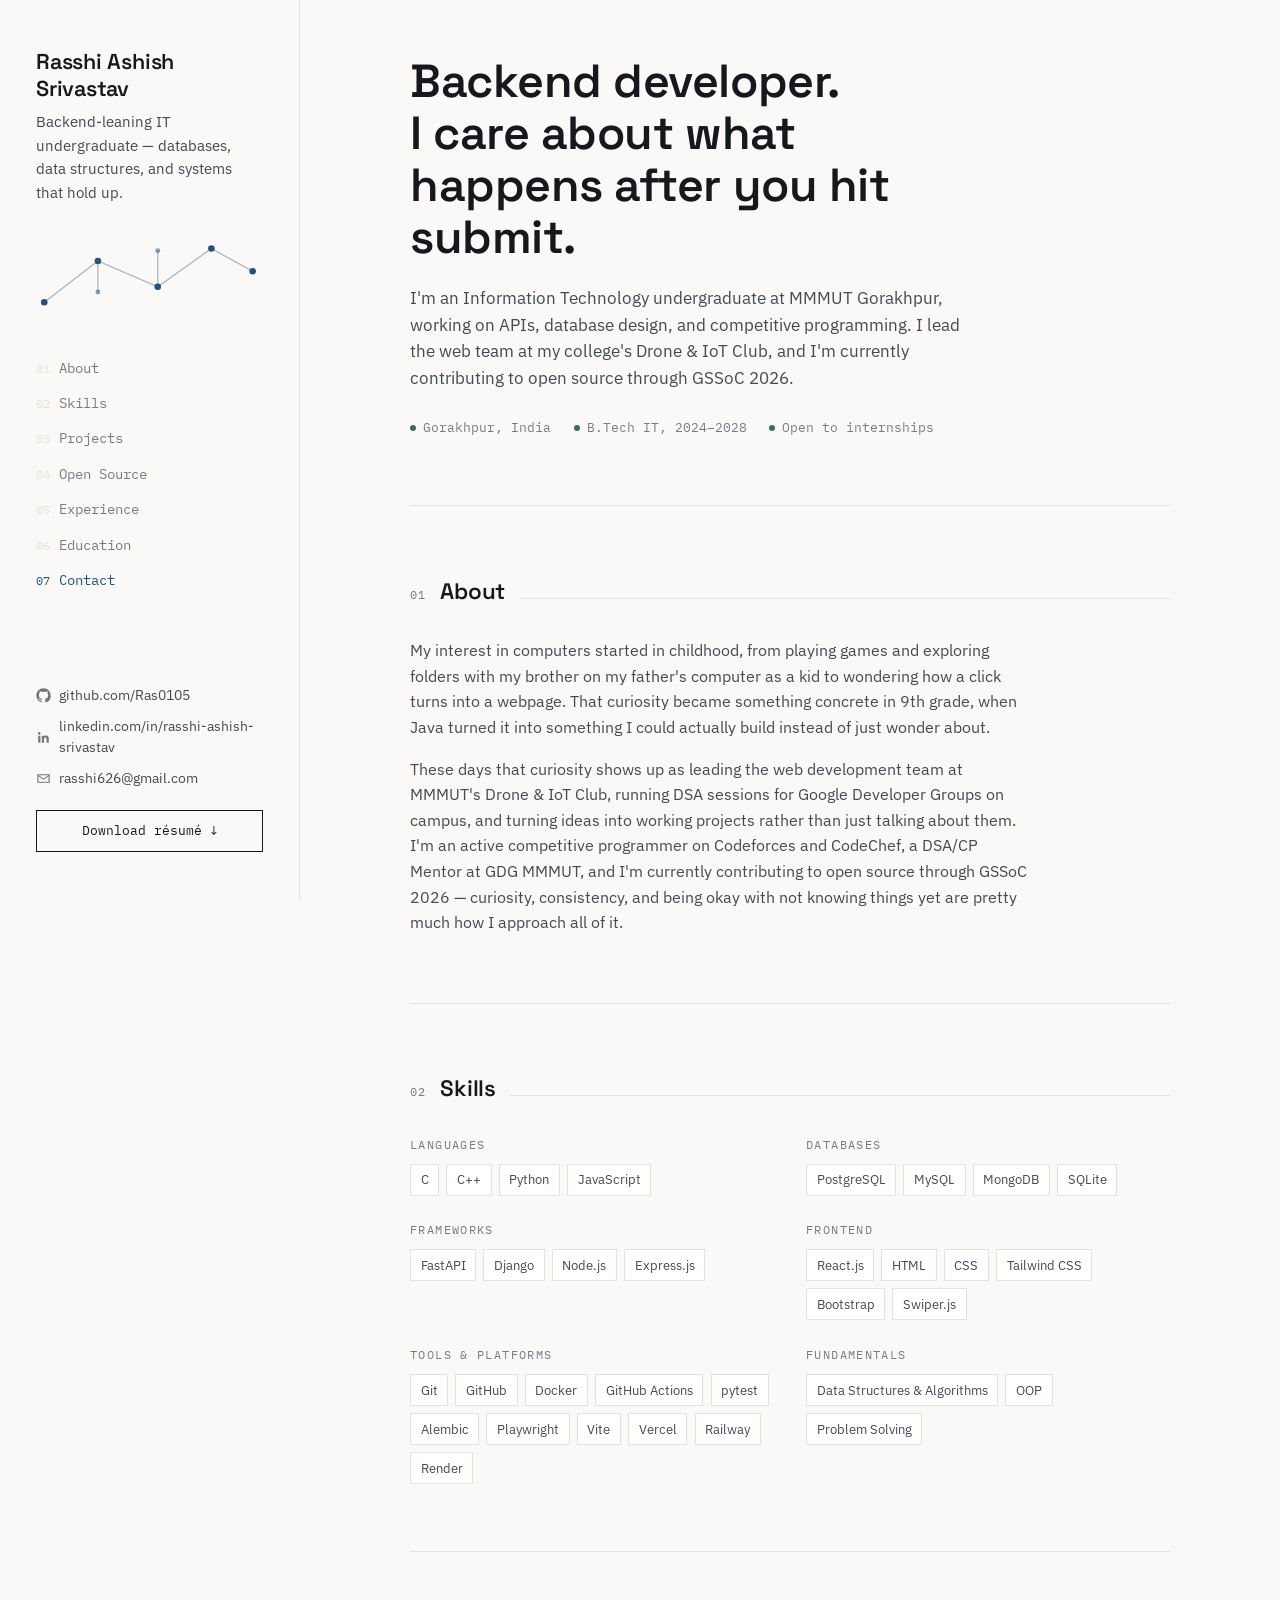
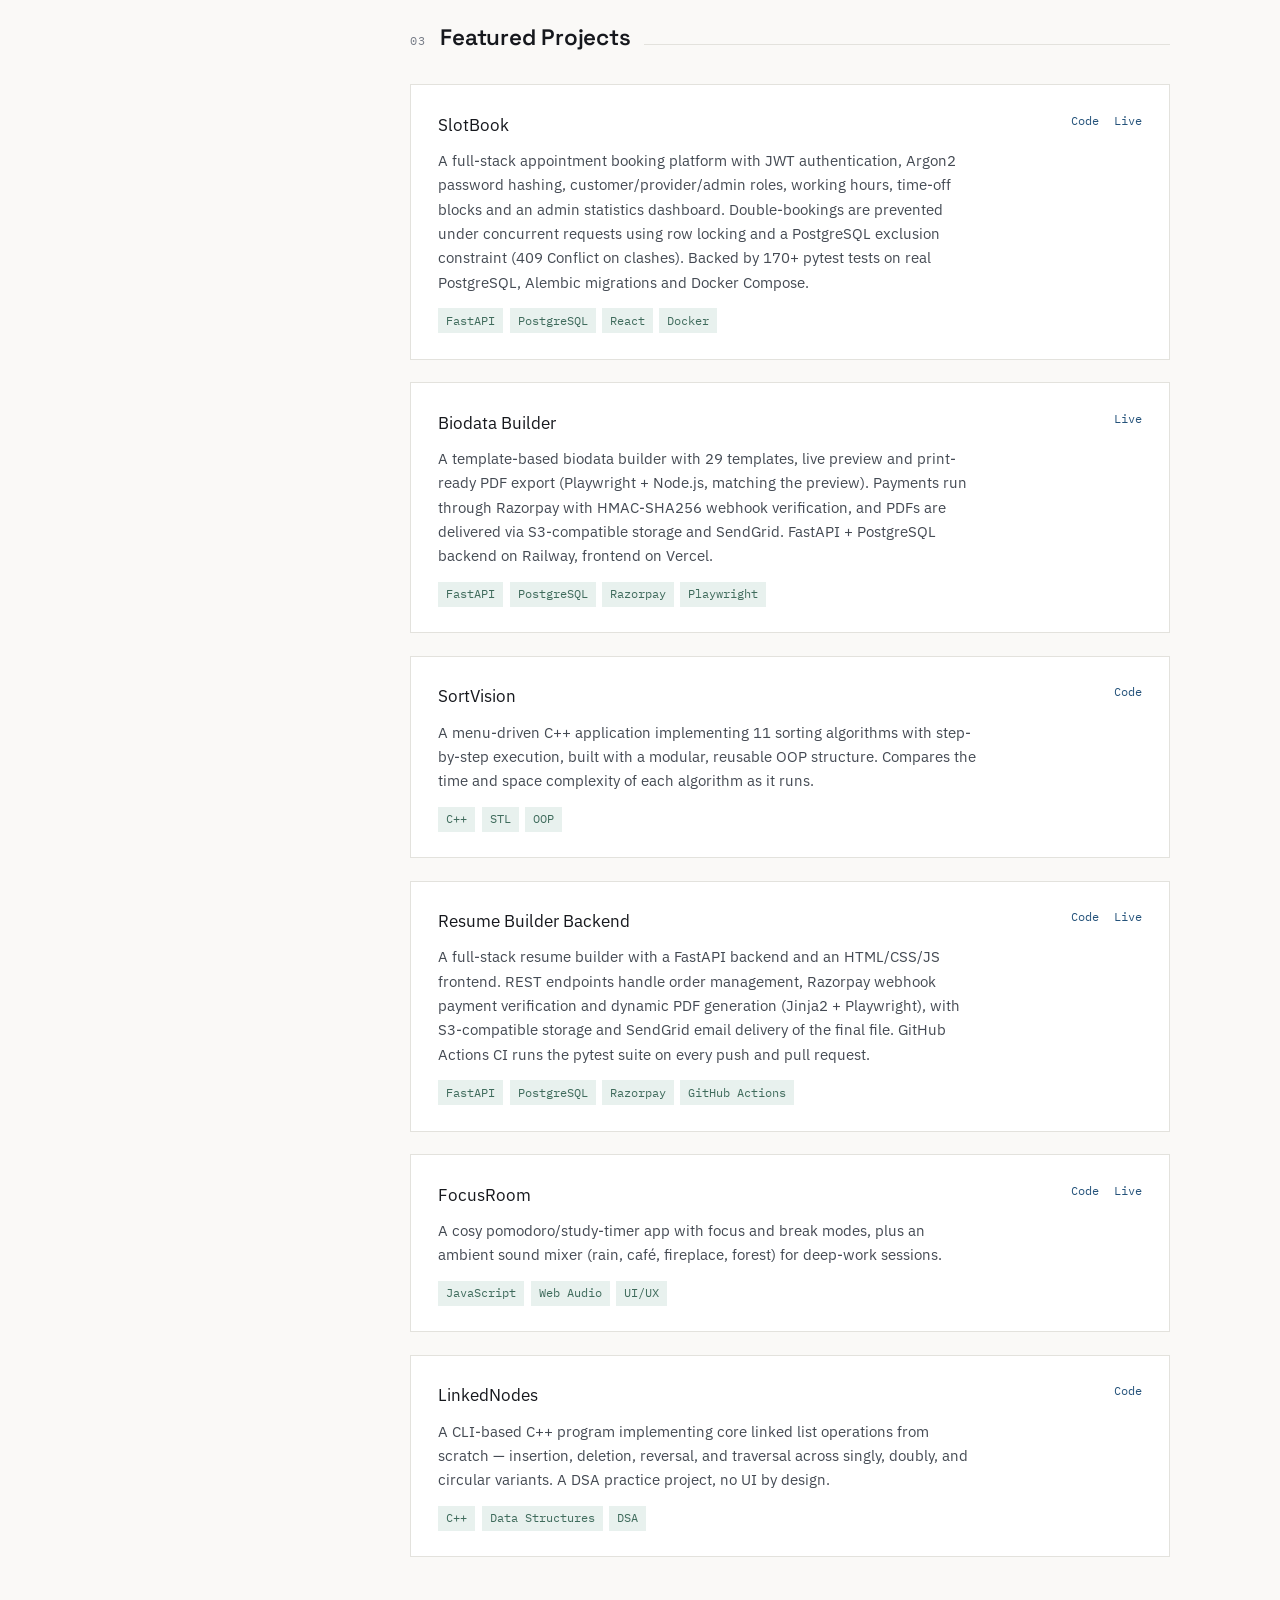
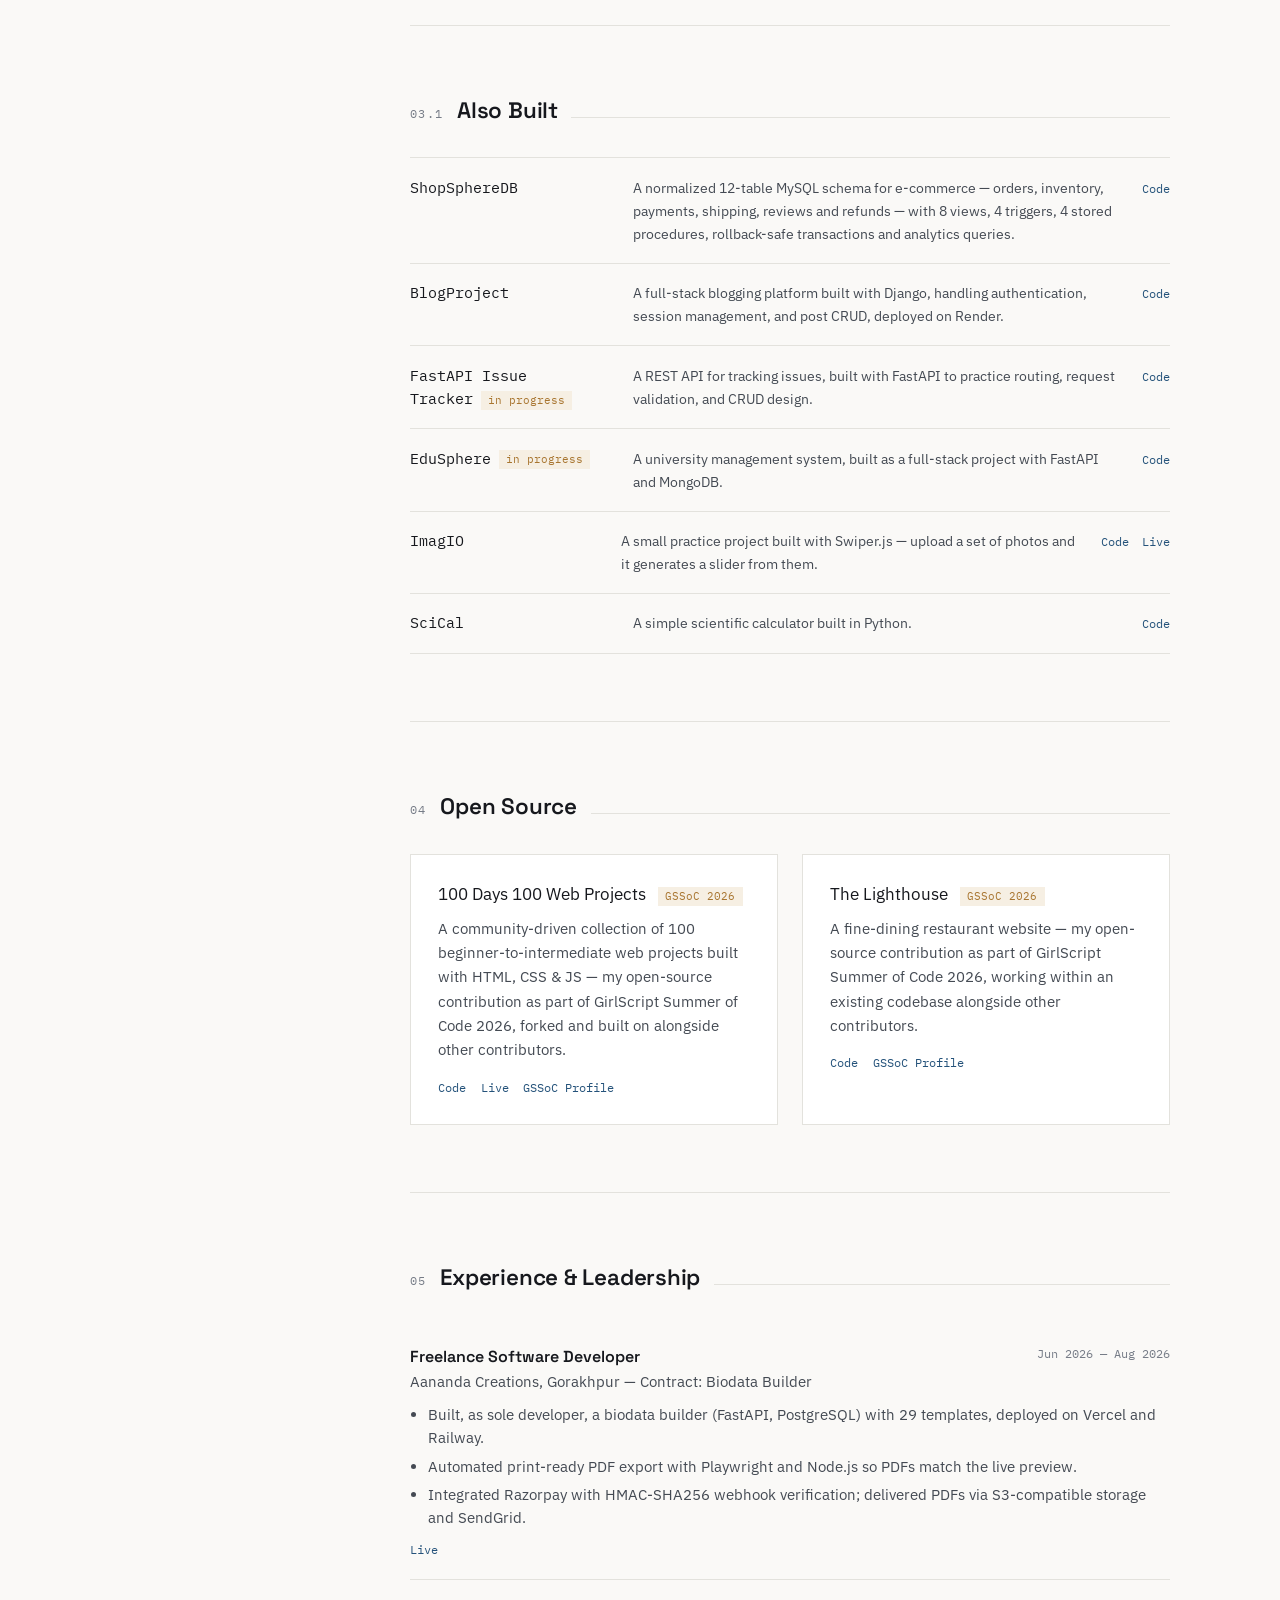
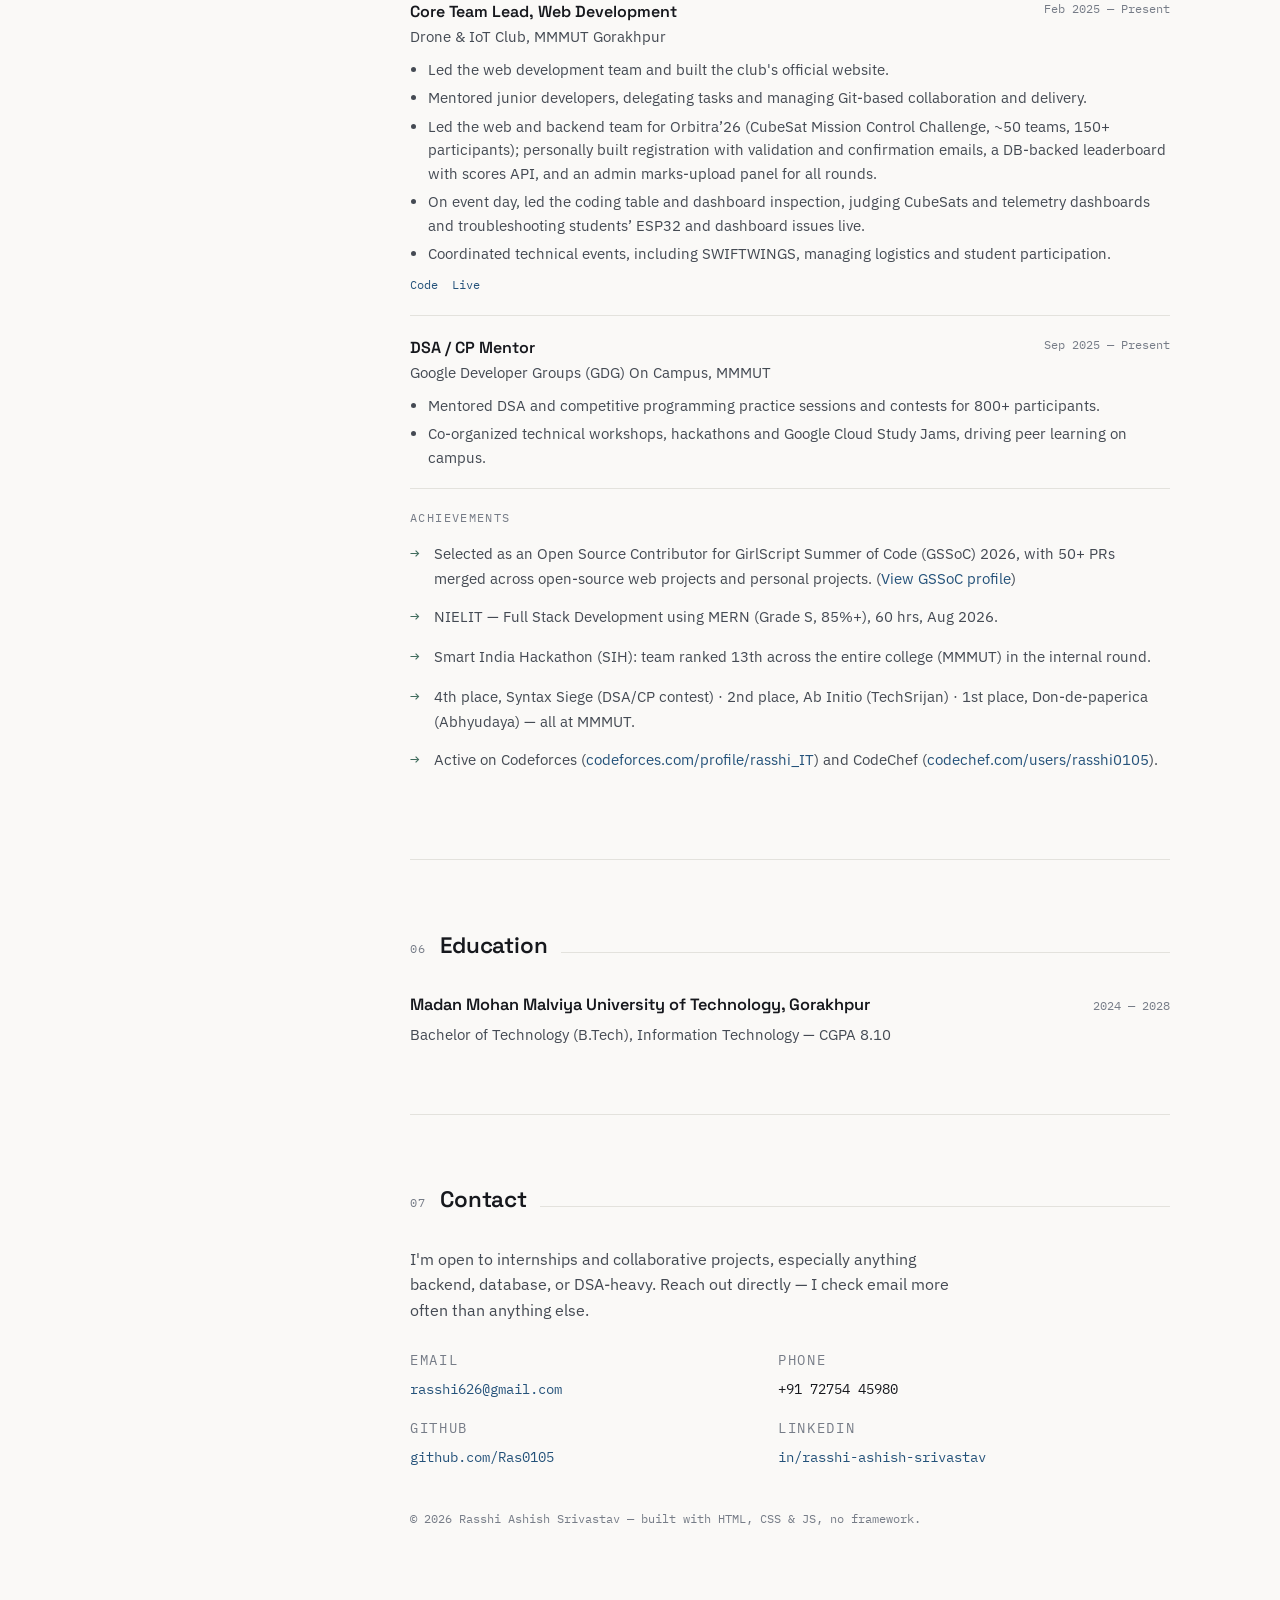
==== index.html @ 04f7e97b "updates" ====
<!doctype html>
<html lang="en">
<head>
<meta charset="UTF-8" />
<meta name="viewport" content="width=device-width, initial-scale=1.0" />
<title>Rasshi Ashish Srivastav — Backend &amp; Systems Developer</title>
<meta name="description" content="Portfolio of Rasshi Ashish Srivastav — backend developer who cares about what happens after you hit submit. IT undergraduate building APIs, databases, and data structures." />
<link rel="preconnect" href="https://fonts.googleapis.com">
<link rel="preconnect" href="https://fonts.gstatic.com" crossorigin>
<link href="https://fonts.googleapis.com/css2?family=Space+Grotesk:wght@400;500;600;700&family=IBM+Plex+Sans:wght@400;500;600&family=IBM+Plex+Mono:wght@400;500&display=swap" rel="stylesheet">
<link rel="stylesheet" href="style.css">
</head>
<body>

<div class="shell">

  <!-- SIDEBAR -->
  <aside class="sidebar">
    <div class="sidebar-top">
      <div>
        <h1 class="brand-name">Rasshi Ashish<br>Srivastav</h1>
        <p class="brand-role">Backend-leaning IT undergraduate — databases, data structures, and systems that hold up.</p>
        <div class="node-motif" aria-hidden="true">
          <svg viewBox="0 0 220 90" xmlns="http://www.w3.org/2000/svg">
            <g stroke="#24527A" stroke-opacity="0.4" stroke-width="1.2" fill="none">
              <path d="M8 70 L60 30 L118 55 L170 18 L210 40"/>
              <path d="M60 30 L60 60"/>
              <path d="M118 55 L118 20"/>
            </g>
            <g fill="#24527A">
              <circle cx="8" cy="70" r="3.2"/>
              <circle cx="60" cy="30" r="3.2"/>
              <circle cx="60" cy="60" r="2.4" fill-opacity="0.55"/>
              <circle cx="118" cy="55" r="3.2"/>
              <circle cx="118" cy="20" r="2.4" fill-opacity="0.55"/>
              <circle cx="170" cy="18" r="3.2"/>
              <circle cx="210" cy="40" r="3.2"/>
            </g>
          </svg>
        </div>
      </div>

      <nav class="sidenav">
        <ul>
          <li><a href="#about"><span class="idx">01</span>About</a></li>
          <li><a href="#skills"><span class="idx">02</span>Skills</a></li>
          <li><a href="#projects"><span class="idx">03</span>Projects</a></li>
          <li><a href="#opensource"><span class="idx">04</span>Open Source</a></li>
          <li><a href="#experience"><span class="idx">05</span>Experience</a></li>
          <li><a href="#education"><span class="idx">06</span>Education</a></li>
          <li><a href="#contact"><span class="idx">07</span>Contact</a></li>
        </ul>
      </nav>
    </div>

    <div class="sidebar-bottom">
      <div class="social-links">
        <a href="https://github.com/Ras0105" target="_blank" rel="noopener">
          <svg viewBox="0 0 24 24" fill="currentColor"><path d="M12 .5C5.65.5.5 5.65.5 12c0 5.08 3.29 9.39 7.86 10.91.57.1.78-.25.78-.55 0-.27-.01-1.16-.02-2.1-3.2.7-3.87-1.36-3.87-1.36-.53-1.34-1.29-1.7-1.29-1.7-1.05-.72.08-.71.08-.71 1.17.08 1.78 1.2 1.78 1.2 1.03 1.77 2.71 1.26 3.37.96.1-.75.4-1.26.73-1.55-2.55-.29-5.24-1.28-5.24-5.69 0-1.26.45-2.29 1.19-3.09-.12-.29-.52-1.46.11-3.05 0 0 .97-.31 3.18 1.18a11.1 11.1 0 0 1 5.79 0c2.2-1.49 3.17-1.18 3.17-1.18.64 1.59.24 2.76.12 3.05.74.8 1.18 1.83 1.18 3.09 0 4.42-2.69 5.39-5.25 5.68.41.36.78 1.08.78 2.17 0 1.57-.01 2.83-.01 3.22 0 .31.2.66.79.55A10.51 10.51 0 0 0 23.5 12C23.5 5.65 18.35.5 12 .5Z"/></svg>
          github.com/Ras0105
        </a>
        <a href="https://www.linkedin.com/in/rasshi-ashish-srivastav/" target="_blank" rel="noopener">
          <svg viewBox="0 0 24 24" fill="currentColor"><path d="M20.45 20.45h-3.56v-5.57c0-1.33-.02-3.04-1.85-3.04-1.86 0-2.15 1.45-2.15 2.94v5.67H9.34V9h3.41v1.56h.05c.48-.9 1.64-1.85 3.38-1.85 3.6 0 4.27 2.37 4.27 5.46v6.28ZM5.34 7.43a2.07 2.07 0 1 1 0-4.13 2.07 2.07 0 0 1 0 4.13ZM7.12 20.45H3.56V9h3.56v11.45Z"/></svg>
          linkedin.com/in/rasshi-ashish-srivastav
        </a>
        <a href="mailto:rasshi626@gmail.com">
          <svg viewBox="0 0 24 24" fill="none" stroke="currentColor" stroke-width="1.8"><path d="M3 6h18v12H3z"/><path d="m3 7 9 6 9-6"/></svg>
          rasshi626@gmail.com
        </a>
      </div>
      <a class="resume-btn" href="assets/Rasshi_Srivastav_Resume.pdf" target="_blank" rel="noopener">Download résumé ↓</a>
    </div>
  </aside>

  <!-- MAIN -->
  <main>
    <div class="content">

      <section id="hero">
        <h2 class="hero-title">Backend developer.<br>I care about what happens after you hit submit.</h2>
        <p class="hero-lede">I'm an Information Technology undergraduate at MMMUT Gorakhpur, working on APIs, database design, and competitive programming. I lead the web team at my college's Drone &amp; IoT Club, and I'm currently contributing to open source through GSSoC 2026.</p>
        <div class="hero-meta">
          <span><i class="dot"></i>Gorakhpur, India</span>
          <span><i class="dot"></i>B.Tech IT, 2024–2028</span>
          <span><i class="dot"></i>Open to internships</span>
        </div>
      </section>

      <section id="about">
        <div class="sec-head"><span class="label">01</span><h2>About</h2><span class="rule"></span></div>
        <p>My interest in computers started in childhood, from playing games and exploring folders with my brother on my father's computer as a kid to wondering how a click turns into a webpage. That curiosity became something concrete in 9th grade, when Java turned it into something I could actually build instead of just wonder about.</p>
        <p>These days that curiosity shows up as leading the web development team at MMMUT's Drone &amp; IoT Club, running DSA sessions for Google Developer Groups on campus, and turning ideas into working projects rather than just talking about them. I'm an active competitive programmer on Codeforces and CodeChef, a DSA/CP Mentor at GDG MMMUT, and I'm currently contributing to open source through GSSoC 2026 — curiosity, consistency, and being okay with not knowing things yet are pretty much how I approach all of it.</p>
      </section>

      <section id="skills">
        <div class="sec-head"><span class="label">02</span><h2>Skills</h2><span class="rule"></span></div>
        <div class="skills-grid">
          <div class="skill-group">
            <span class="label">Languages</span>
            <div class="skill-tags"><span>C</span><span>C++</span><span>Python</span><span>JavaScript</span></div>
          </div>
          <div class="skill-group">
            <span class="label">Databases</span>
            <div class="skill-tags"><span>PostgreSQL</span><span>MySQL</span><span>MongoDB</span><span>SQLite</span></div>
          </div>
          <div class="skill-group">
            <span class="label">Frameworks</span>
            <div class="skill-tags"><span>FastAPI</span><span>Django</span><span>Node.js</span><span>Express.js</span></div>
          </div>
          <div class="skill-group">
            <span class="label">Frontend</span>
            <div class="skill-tags"><span>React.js</span><span>HTML</span><span>CSS</span><span>Tailwind CSS</span><span>Bootstrap</span><span>Swiper.js</span></div>
          </div>
          <div class="skill-group">
            <span class="label">Tools &amp; Platforms</span>
            <div class="skill-tags"><span>Git</span><span>GitHub</span><span>Docker</span><span>GitHub Actions</span><span>pytest</span><span>Alembic</span><span>Playwright</span><span>Vite</span><span>Vercel</span><span>Railway</span><span>Render</span></div>
          </div>
          <div class="skill-group">
            <span class="label">Fundamentals</span>
            <div class="skill-tags"><span>Data Structures &amp; Algorithms</span><span>OOP</span><span>Problem Solving</span></div>
          </div>
        </div>
      </section>

      <section id="projects">
        <div class="sec-head"><span class="label">03</span><h2>Featured Projects</h2><span class="rule"></span></div>
        <div class="project-list">

          <div class="project-card">
            <div class="project-top">
              <span class="project-name">SlotBook</span>
              <div class="project-links">
                <a href="https://github.com/Ras0105/SlotBook" target="_blank" rel="noopener">Code</a>
                <a href="https://slot-book-six.vercel.app/" target="_blank" rel="noopener">Live</a>
              </div>
            </div>
            <p class="project-desc">A full-stack appointment booking platform with JWT authentication, Argon2 password hashing, customer/provider/admin roles, working hours, time-off blocks and an admin statistics dashboard. Double-bookings are prevented under concurrent requests using row locking and a PostgreSQL exclusion constraint (409 Conflict on clashes). Backed by 170+ pytest tests on real PostgreSQL, Alembic migrations and Docker Compose.</p>
            <div class="project-tags"><span>FastAPI</span><span>PostgreSQL</span><span>React</span><span>Docker</span></div>
          </div>

          <div class="project-card">
            <div class="project-top">
              <span class="project-name">Biodata Builder</span>
              <div class="project-links">
                <a href="https://biodata-builder-omega.vercel.app/" target="_blank" rel="noopener">Live</a>
              </div>
            </div>
            <p class="project-desc">A template-based biodata builder with 29 templates, live preview and print-ready PDF export (Playwright + Node.js, matching the preview). Payments run through Razorpay with HMAC-SHA256 webhook verification, and PDFs are delivered via S3-compatible storage and SendGrid. FastAPI + PostgreSQL backend on Railway, frontend on Vercel.</p>
            <div class="project-tags"><span>FastAPI</span><span>PostgreSQL</span><span>Razorpay</span><span>Playwright</span></div>
          </div>

          <div class="project-card">
            <div class="project-top">
              <span class="project-name">SortVision</span>
              <div class="project-links">
                <a href="https://github.com/Ras0105/SortVision" target="_blank" rel="noopener">Code</a>
              </div>
            </div>
            <p class="project-desc">A menu-driven C++ application implementing 11 sorting algorithms with step-by-step execution, built with a modular, reusable OOP structure. Compares the time and space complexity of each algorithm as it runs.</p>
            <div class="project-tags"><span>C++</span><span>STL</span><span>OOP</span></div>
          </div>

          <div class="project-card">
            <div class="project-top">
              <span class="project-name">Resume Builder Backend</span>
              <div class="project-links">
                <a href="https://github.com/Ras0105/Resume-Builder-Backend" target="_blank" rel="noopener">Code</a>
                <a href="https://resume-builder-nu-sable.vercel.app/" target="_blank" rel="noopener">Live</a>
              </div>
            </div>
            <p class="project-desc">A full-stack resume builder with a FastAPI backend and an HTML/CSS/JS frontend. REST endpoints handle order management, Razorpay webhook payment verification and dynamic PDF generation (Jinja2 + Playwright), with S3-compatible storage and SendGrid email delivery of the final file. GitHub Actions CI runs the pytest suite on every push and pull request.</p>
            <div class="project-tags"><span>FastAPI</span><span>PostgreSQL</span><span>Razorpay</span><span>GitHub Actions</span></div>
          </div>

          <div class="project-card">
            <div class="project-top">
              <span class="project-name">FocusRoom</span>
              <div class="project-links">
                <a href="https://github.com/Ras0105/FocusRoom" target="_blank" rel="noopener">Code</a>
                <a href="https://focus-room-red.vercel.app/" target="_blank" rel="noopener">Live</a>
              </div>
            </div>
            <p class="project-desc">A cosy pomodoro/study-timer app with focus and break modes, plus an ambient sound mixer (rain, café, fireplace, forest) for deep-work sessions.</p>
            <div class="project-tags"><span>JavaScript</span><span>Web Audio</span><span>UI/UX</span></div>
          </div>

          <div class="project-card">
            <div class="project-top">
              <span class="project-name">LinkedNodes</span>
              <div class="project-links">
                <a href="https://github.com/Ras0105/LinkedNodes" target="_blank" rel="noopener">Code</a>
              </div>
            </div>
            <p class="project-desc">A CLI-based C++ program implementing core linked list operations from scratch — insertion, deletion, reversal, and traversal across singly, doubly, and circular variants. A DSA practice project, no UI by design.</p>
            <div class="project-tags"><span>C++</span><span>Data Structures</span><span>DSA</span></div>
          </div>

        </div>
      </section>

      <section id="also-built">
        <div class="sec-head"><span class="label">03.1</span><h2>Also Built</h2><span class="rule"></span></div>
        <div class="more-list">

          <div class="more-row">
            <span class="m-name">ShopSphereDB</span>
            <span class="m-desc">A normalized 12-table MySQL schema for e-commerce — orders, inventory, payments, shipping, reviews and refunds — with 8 views, 4 triggers, 4 stored procedures, rollback-safe transactions and analytics queries.</span>
            <span class="m-links"><a href="https://github.com/Ras0105/ShopSphereDB" target="_blank" rel="noopener">Code</a></span>
          </div>

          <div class="more-row">
            <span class="m-name">BlogProject</span>
            <span class="m-desc">A full-stack blogging platform built with Django, handling authentication, session management, and post CRUD, deployed on Render.</span>
            <span class="m-links"><a href="https://github.com/Ras0105/BlogProject" target="_blank" rel="noopener">Code</a></span>
          </div>

          <div class="more-row">
            <span class="m-name">FastAPI Issue Tracker<span class="badge">in progress</span></span>
            <span class="m-desc">A REST API for tracking issues, built with FastAPI to practice routing, request validation, and CRUD design.</span>
            <span class="m-links"><a href="https://github.com/Ras0105/FastAPI-ISSUE-TRACKER" target="_blank" rel="noopener">Code</a></span>
          </div>

          <div class="more-row">
            <span class="m-name">EduSphere<span class="badge">in progress</span></span>
            <span class="m-desc">A university management system, built as a full-stack project with FastAPI and MongoDB.</span>
            <span class="m-links"><a href="https://github.com/Ras0105/EduSphere" target="_blank" rel="noopener">Code</a></span>
          </div>

          <div class="more-row">
            <span class="m-name">ImagIO</span>
            <span class="m-desc">A small practice project built with Swiper.js — upload a set of photos and it generates a slider from them.</span>
            <span class="m-links"><a href="https://github.com/Ras0105/ImagIO" target="_blank" rel="noopener">Code</a><a href="https://imag-n56oji97n-rasshi-ashish-srivastav-s-projects.vercel.app/" target="_blank" rel="noopener">Live</a></span>
          </div>

          <div class="more-row">
            <span class="m-name">SciCal</span>
            <span class="m-desc">A simple scientific calculator built in Python.</span>
            <span class="m-links"><a href="https://github.com/Ras0105/SciCal" target="_blank" rel="noopener">Code</a></span>
          </div>

        </div>
      </section>

      <section id="opensource">
        <div class="sec-head"><span class="label">04</span><h2>Open Source</h2><span class="rule"></span></div>
        <div class="oss-grid">
        <div class="oss-card">
          <div>
            <span class="project-name">100 Days 100 Web Projects <span class="badge">GSSoC 2026</span></span>
            <p class="project-desc">A community-driven collection of 100 beginner-to-intermediate web projects built with HTML, CSS &amp; JS — my open-source contribution as part of GirlScript Summer of Code 2026, forked and built on alongside other contributors.</p>
          </div>
          <div class="project-links">
            <a href="https://github.com/Ras0105/100_days_100_web_project" target="_blank" rel="noopener">Code</a>
            <a href="https://100-days-100-web-project.vercel.app/" target="_blank" rel="noopener">Live</a>
            <a href="https://gssoc.girlscript.org/profile/cae46712-7b66-440e-9ef8-d6d5fac77280" target="_blank" rel="noopener">GSSoC Profile</a>
          </div>
        </div>

        <div class="oss-card">
          <div>
            <span class="project-name">The Lighthouse <span class="badge">GSSoC 2026</span></span>
            <p class="project-desc">A fine-dining restaurant website — my open-source contribution as part of GirlScript Summer of Code 2026, working within an existing codebase alongside other contributors.</p>
          </div>
          <div class="project-links">
            <a href="https://github.com/Ras0105/The-Lighthouse" target="_blank" rel="noopener">Code</a>
            <a href="https://gssoc.girlscript.org/profile/cae46712-7b66-440e-9ef8-d6d5fac77280" target="_blank" rel="noopener">GSSoC Profile</a>
          </div>
        </div>
        </div>
      </section>

      <section id="experience">
        <div class="sec-head"><span class="label">05</span><h2>Experience &amp; Leadership</h2><span class="rule"></span></div>

        <div class="xp-item">
          <div class="xp-top">
            <div>
              <div class="xp-role">Freelance Software Developer</div>
              <div class="xp-org">Aananda Creations, Gorakhpur — Contract: Biodata Builder</div>
            </div>
            <div class="xp-time">Jun 2026 — Aug 2026</div>
          </div>
          <ul>
            <li>Built, as sole developer, a biodata builder (FastAPI, PostgreSQL) with 29 templates, deployed on Vercel and Railway.</li>
            <li>Automated print-ready PDF export with Playwright and Node.js so PDFs match the live preview.</li>
            <li>Integrated Razorpay with HMAC-SHA256 webhook verification; delivered PDFs via S3-compatible storage and SendGrid.</li>
          </ul>
          <div class="project-links" style="margin-top:0.6rem;">
            <a href="https://biodata-builder-omega.vercel.app/" target="_blank" rel="noopener">Live</a>
          </div>
        </div>

        <div class="xp-item">
          <div class="xp-top">
            <div>
              <div class="xp-role">Core Team Lead, Web Development</div>
              <div class="xp-org">Drone &amp; IoT Club, MMMUT Gorakhpur</div>
            </div>
            <div class="xp-time">Feb 2025 — Present</div>
          </div>
          <ul>
            <li>Led the web development team and built the club's official website.</li>
            <li>Mentored junior developers, delegating tasks and managing Git-based collaboration and delivery.</li>
            <li>Led the web and backend team for Orbitra’26 (CubeSat Mission Control Challenge, ~50 teams, 150+ participants); personally built registration with validation and confirmation emails, a DB-backed leaderboard with scores API, and an admin marks-upload panel for all rounds.</li>
            <li>On event day, led the coding table and dashboard inspection, judging CubeSats and telemetry dashboards and troubleshooting students’ ESP32 and dashboard issues live.</li>
            <li>Coordinated technical events, including SWIFTWINGS, managing logistics and student participation.</li>
          </ul>
          <div class="project-links" style="margin-top:0.6rem;">
            <a href="https://github.com/DIoT-MMMUT/official-diot-website" target="_blank" rel="noopener">Code</a>
            <a href="https://droneiotclub.live" target="_blank" rel="noopener">Live</a>
          </div>
        </div>

        <div class="xp-item">
          <div class="xp-top">
            <div>
              <div class="xp-role">DSA / CP Mentor</div>
              <div class="xp-org">Google Developer Groups (GDG) On Campus, MMMUT</div>
            </div>
            <div class="xp-time">Sep 2025 — Present</div>
          </div>
          <ul>
            <li>Mentored DSA and competitive programming practice sessions and contests for 800+ participants.</li>
            <li>Co-organized technical workshops, hackathons and Google Cloud Study Jams, driving peer learning on campus.</li>
          </ul>
        </div>

        <div class="xp-item">
          <div class="label" style="margin-bottom:0.9rem;">Achievements</div>
          <div class="ach-list">
            <div class="ach-item"><span class="marker">→</span><p>Selected as an Open Source Contributor for GirlScript Summer of Code (GSSoC) 2026, with 50+ PRs merged across open-source web projects and personal projects. (<a href="https://gssoc.girlscript.org/profile/cae46712-7b66-440e-9ef8-d6d5fac77280" target="_blank" rel="noopener" style="color:var(--accent)">View GSSoC profile</a>)</p></div>
            <div class="ach-item"><span class="marker">→</span><p>NIELIT — Full Stack Development using MERN (Grade S, 85%+), 60 hrs, Aug 2026.</p></div>
            <div class="ach-item"><span class="marker">→</span><p>Smart India Hackathon (SIH): team ranked 13th across the entire college (MMMUT) in the internal round.</p></div>
            <div class="ach-item"><span class="marker">→</span><p>4th place, Syntax Siege (DSA/CP contest) · 2nd place, Ab Initio (TechSrijan) · 1st place, Don-de-paperica (Abhyudaya) — all at MMMUT.</p></div>
            <div class="ach-item"><span class="marker">→</span><p>Active on Codeforces (<a href="https://codeforces.com/profile/rasshi_IT" target="_blank" rel="noopener" style="color:var(--accent)">codeforces.com/profile/rasshi_IT</a>) and CodeChef (<a href="https://www.codechef.com/users/rasshi0105" target="_blank" rel="noopener" style="color:var(--accent)">codechef.com/users/rasshi0105</a>).</p></div>
          </div>
        </div>
      </section>

      <section id="education">
        <div class="sec-head"><span class="label">06</span><h2>Education</h2><span class="rule"></span></div>
        <div class="edu-row">
          <div>
            <div class="edu-school">Madan Mohan Malviya University of Technology, Gorakhpur</div>
            <div class="edu-detail">Bachelor of Technology (B.Tech), Information Technology — CGPA 8.10</div>
          </div>
          <div class="edu-time">2024 — 2028</div>
        </div>
      </section>

      <section id="contact">
        <div class="sec-head"><span class="label">07</span><h2>Contact</h2><span class="rule"></span></div>
        <p style="color:var(--ink-soft); max-width:56ch; margin-bottom:1.6rem;">I'm open to internships and collaborative projects, especially anything backend, database, or DSA-heavy. Reach out directly — I check email more often than anything else.</p>
        <div class="contact-grid">
          <div><span class="label">Email</span><a href="mailto:rasshi626@gmail.com">rasshi626@gmail.com</a></div>
          <div><span class="label">Phone</span><span>+91 72754 45980</span></div>
          <div><span class="label">GitHub</span><a href="https://github.com/Ras0105" target="_blank" rel="noopener">github.com/Ras0105</a></div>
          <div><span class="label">LinkedIn</span><a href="https://www.linkedin.com/in/rasshi-ashish-srivastav/" target="_blank" rel="noopener">in/rasshi-ashish-srivastav</a></div>
        </div>

        <footer>
          © 2026 Rasshi Ashish Srivastav — built with HTML, CSS &amp; JS, no framework.
        </footer>
      </section>

    </div>
  </main>
</div>

<script src="script.js"></script>

</body>
</html>
---- style.css ----
:root{
    --bg: #faf9f7;
    --surface: #ffffff;
    --ink: #16181d;
    --ink-soft: #444a53;
    --ink-mute: #767c87;
    --line: #e3e2dd;
    --accent: #24527a;
    --accent-soft: #e9eff4;
    --tag: #3f6b5c;
    --tag-soft: #e8f1ee;
    --amber: #a8752f;
    --amber-soft: #f6efe3;
    --sidebar-w: 300px;
    --maxw: 760px;
    font-size: 16px;
  }

  *{ margin:0; padding:0; box-sizing:border-box; }

  html{ scroll-behavior:smooth; }

  body{
    background: var(--bg);
    color: var(--ink);
    font-family: 'IBM Plex Sans', sans-serif;
    line-height: 1.6;
    -webkit-font-smoothing: antialiased;
  }

  ::selection{ background: var(--accent-soft); color: var(--accent); }

  a{ color: inherit; text-decoration: none; }

  h1, h2, h3{
    font-family: 'Space Grotesk', sans-serif;
    font-weight: 600;
    letter-spacing: -0.01em;
  }

  .mono{ font-family: 'IBM Plex Mono', monospace; }

  .label{
    font-family: 'IBM Plex Mono', monospace;
    font-size: 0.72rem;
    letter-spacing: 0.12em;
    text-transform: uppercase;
    color: var(--ink-mute);
  }

  /* ---------- Layout shell ---------- */
  .shell{
    display: flex;
    align-items: flex-start;
    min-height: 100vh;
  }

  /* ---------- Sidebar ---------- */
  .sidebar{
    position: sticky;
    top: 0;
    width: var(--sidebar-w);
    min-width: var(--sidebar-w);
    height: 100vh;
    padding: 3rem 2.25rem;
    display: flex;
    flex-direction: column;
    justify-content: space-between;
    border-right: 1px solid var(--line);
  }

  .sidebar-top{ display:flex; flex-direction:column; gap: 2.2rem; }

  .brand-name{
    font-size: 1.35rem;
    line-height: 1.25;
  }

  .brand-role{
    margin-top: 0.5rem;
    font-size: 0.92rem;
    color: var(--ink-soft);
    max-width: 22ch;
  }

  .node-motif{ margin-top: 1.6rem; }
  .node-motif svg{ display:block; width: 100%; height:auto; }

  nav.sidenav ul{
    list-style:none;
    display:flex;
    flex-direction:column;
    gap: 0.85rem;
  }
  nav.sidenav a{
    font-family:'IBM Plex Mono', monospace;
    font-size: 0.85rem;
    color: var(--ink-mute);
    display:flex;
    align-items:baseline;
    gap: 0.55rem;
    transition: color .18s ease;
  }
  nav.sidenav a .idx{ color: var(--line); font-size:0.78rem; }
  nav.sidenav a:hover, nav.sidenav a.active{ color: var(--accent); }
  nav.sidenav a:hover .idx, nav.sidenav a.active .idx{ color: var(--accent); }

  .sidebar-bottom{ display:flex; flex-direction:column; gap: 0.9rem; }
  .social-links{ display:flex; flex-direction:column; gap:0.55rem; }
  .social-links a{
    font-size:0.85rem;
    color: var(--ink-soft);
    display:flex;
    align-items:center;
    gap:0.5rem;
  }
  .social-links a:hover{ color: var(--accent); }
  .social-links svg{ width:15px; height:15px; flex:none; opacity:0.75; }

  .resume-btn{
    margin-top:0.4rem;
    display:inline-flex;
    align-items:center;
    justify-content:center;
    gap:0.5rem;
    padding: 0.6rem 0.9rem;
    border: 1px solid var(--ink);
    font-family:'IBM Plex Mono', monospace;
    font-size:0.8rem;
    color: var(--ink);
    transition: background .18s ease, color .18s ease;
  }
  .resume-btn:hover{ background: var(--ink); color: var(--bg); }

  /* ---------- Main content ---------- */
  main{
    flex:1;
    min-width:0;
    padding: 3.5rem 3rem 6rem;
  }
  .content{ max-width: var(--maxw); margin: 0 auto; }

  section{
    padding: 4.2rem 0;
    border-top: 1px solid var(--line);
    opacity: 0;
    transform: translateY(14px);
    transition: opacity .5s ease, transform .5s ease;
  }
  section.in-view{ opacity:1; transform:none; }
  section#hero{ border-top:none; padding-top:0; }

  .sec-head{
    display:flex;
    align-items:baseline;
    gap:0.85rem;
    margin-bottom: 1.8rem;
  }
  .sec-head .label{ white-space:nowrap; }
  .sec-head h2{ font-size:1.4rem; }
  .sec-head .rule{ flex:1; height:1px; background: var(--line); }

  /* Hero */
  .hero-title{
    font-size: clamp(2rem, 4.6vw, 2.9rem);
    line-height:1.12;
    max-width: 16ch;
  }
  .hero-lede{
    margin-top:1.3rem;
    font-size:1.05rem;
    color: var(--ink-soft);
    max-width: 56ch;
  }
  .hero-meta{
    margin-top:1.6rem;
    display:flex;
    flex-wrap:wrap;
    gap:0.6rem 1.4rem;
  }
  .hero-meta span{
    font-family:'IBM Plex Mono', monospace;
    font-size:0.8rem;
    color: var(--ink-mute);
    display:flex;
    align-items:center;
    gap:0.45rem;
  }
  .dot{ width:6px; height:6px; border-radius:50%; background: var(--tag); display:inline-block; }

  /* About */
  #about p{ color: var(--ink-soft); max-width: 62ch; }
  #about p + p{ margin-top:1rem; }

  /* Skills */
  .skills-grid{
    display:grid;
    grid-template-columns: repeat(2, 1fr);
    gap: 1.6rem 2rem;
  }
  .skill-group .label{ margin-bottom:0.6rem; display:block; }
  .skill-tags{ display:flex; flex-wrap:wrap; gap:0.45rem; }
  .skill-tags span{
    font-size:0.82rem;
    padding: 0.28rem 0.6rem;
    background: var(--surface);
    border: 1px solid var(--line);
    color: var(--ink-soft);
  }

  /* Projects */
  .project-list{ display:flex; flex-direction:column; gap:1.4rem; }
  .project-card{
    border: 1px solid var(--line);
    background: var(--surface);
    padding: 1.6rem 1.7rem;
    transition: border-color .18s ease, transform .18s ease;
  }
  .project-card:hover{ border-color: var(--accent); transform: translateY(-2px); }

  .project-top{
    display:flex;
    justify-content:space-between;
    align-items:flex-start;
    gap:1rem;
    flex-wrap:wrap;
  }
  .project-name{ font-size:1.08rem; }
  .project-links{ display:flex; gap:0.9rem; flex:none; }
  .project-links a{
    font-family:'IBM Plex Mono', monospace;
    font-size:0.76rem;
    color: var(--accent);
    border-bottom:1px solid transparent;
  }
  .project-links a:hover{ border-color: var(--accent); }

  .project-desc{ margin-top:0.6rem; color: var(--ink-soft); font-size:0.95rem; max-width:60ch; }

  .project-tags{ margin-top:0.9rem; display:flex; flex-wrap:wrap; gap:0.4rem; }
  .project-tags span{
    font-family:'IBM Plex Mono', monospace;
    font-size:0.72rem;
    padding:0.2rem 0.5rem;
    background: var(--tag-soft);
    color: var(--tag);
  }

  /* Also built - compact table style */
  .more-list{ border-top:1px solid var(--line); }
  .more-row{
    display:grid;
    grid-template-columns: 1fr 2.4fr auto;
    gap:1.2rem;
    align-items:baseline;
    padding: 1.1rem 0;
    border-bottom:1px solid var(--line);
  }
  .more-row .m-name{ font-family:'IBM Plex Mono', monospace; font-size:0.92rem; }
  .more-row .m-desc{ color: var(--ink-soft); font-size:0.9rem; }
  .more-row .m-links{ display:flex; gap:0.8rem; justify-self:end; white-space:nowrap; }
  .more-row .m-links a{ font-family:'IBM Plex Mono', monospace; font-size:0.75rem; color: var(--accent); }
  .badge{
    font-family:'IBM Plex Mono', monospace;
    font-size:0.68rem;
    padding:0.15rem 0.45rem;
    background: var(--amber-soft);
    color: var(--amber);
    margin-left:0.5rem;
  }

  /* Open source highlight */
  .oss-grid{
    display:grid;
    grid-template-columns: 1fr 1fr;
    gap:1.5rem;
  }
  .oss-card{
    display:flex;
    flex-direction:column;
    align-items:flex-start;
    gap:1rem;
    border:1px solid var(--line);
    background: var(--surface);
    padding:1.6rem 1.7rem;
  }
  .oss-card .project-desc{ margin-top:0.5rem; }
  @media (max-width: 720px){
    .oss-grid{ grid-template-columns: 1fr; }
  }

  /* Experience */
  .xp-item{ padding: 1.2rem 0; border-bottom:1px solid var(--line); }
  .xp-item:last-child{ border-bottom:none; }
  .xp-top{ display:flex; justify-content:space-between; gap:1rem; flex-wrap:wrap; }
  .xp-role{ font-size:1rem; font-weight:600; font-family:'Space Grotesk',sans-serif; }
  .xp-org{ color: var(--ink-soft); font-size:0.92rem; }
  .xp-time{ font-family:'IBM Plex Mono', monospace; font-size:0.78rem; color: var(--ink-mute); white-space:nowrap; }
  .xp-item ul{ margin-top:0.6rem; padding-left:1.1rem; color: var(--ink-soft); font-size:0.92rem; }
  .xp-item li + li{ margin-top:0.3rem; }

  /* Achievements */
  .ach-list{ display:flex; flex-direction:column; gap:0.9rem; }
  .ach-item{ display:flex; gap:0.9rem; }
  .ach-item .marker{ color: var(--tag); font-family:'IBM Plex Mono', monospace; flex:none; }
  .ach-item p{ color: var(--ink-soft); font-size:0.95rem; }

  /* Education */
  .edu-row{ display:flex; justify-content:space-between; gap:1rem; flex-wrap:wrap; align-items:baseline; }
  .edu-school{ font-size:1.02rem; font-weight:600; font-family:'Space Grotesk',sans-serif; }
  .edu-detail{ color: var(--ink-soft); font-size:0.92rem; margin-top:0.3rem; }
  .edu-time{ font-family:'IBM Plex Mono', monospace; font-size:0.78rem; color: var(--ink-mute); white-space:nowrap; }

  /* Contact / footer */
  #contact .rule{ }
  .contact-grid{
    display:grid;
    grid-template-columns: repeat(2, 1fr);
    gap: 1rem 2rem;
    max-width: 44rem;
  }
  .contact-grid a, .contact-grid span{
    font-family:'IBM Plex Mono', monospace;
    font-size:0.88rem;
  }
  .contact-grid a{ color: var(--accent); }
  .contact-grid .label{ display:block; margin-bottom:0.25rem; }

  footer{
    max-width: var(--maxw);
    margin: 0 auto;
    padding: 2.5rem 0 0;
    color: var(--ink-mute);
    font-size:0.78rem;
    font-family:'IBM Plex Mono', monospace;
  }

  /* ---------- Mobile ---------- */
  .mobile-topbar{ display:none; }

  @media (max-width: 900px){
    .shell{ flex-direction:column; }
    .sidebar{
      position: relative;
      width:100%;
      min-width:0;
      height:auto;
      border-right:none;
      border-bottom:1px solid var(--line);
      padding: 1.4rem 1.4rem;
    }
    .sidebar-top{ gap:1rem; }
    .node-motif{ display:none; }
    nav.sidenav ul{ flex-direction:row; flex-wrap:wrap; gap: 0.5rem 1rem; }
    .sidebar-bottom{ margin-top:1.2rem; }
    .social-links{ flex-direction:row; flex-wrap:wrap; gap:0.9rem; }
    main{ padding: 2.2rem 1.3rem 4rem; }
    .skills-grid{ grid-template-columns: 1fr; }
    .more-row{ grid-template-columns: 1fr; gap:0.3rem; }
    .more-row .m-links{ justify-self:start; }
    .contact-grid{ grid-template-columns: 1fr; }
  }

  @media (prefers-reduced-motion: reduce){
    section{ transition:none; opacity:1; transform:none; }
    html{ scroll-behavior:auto; }
  }
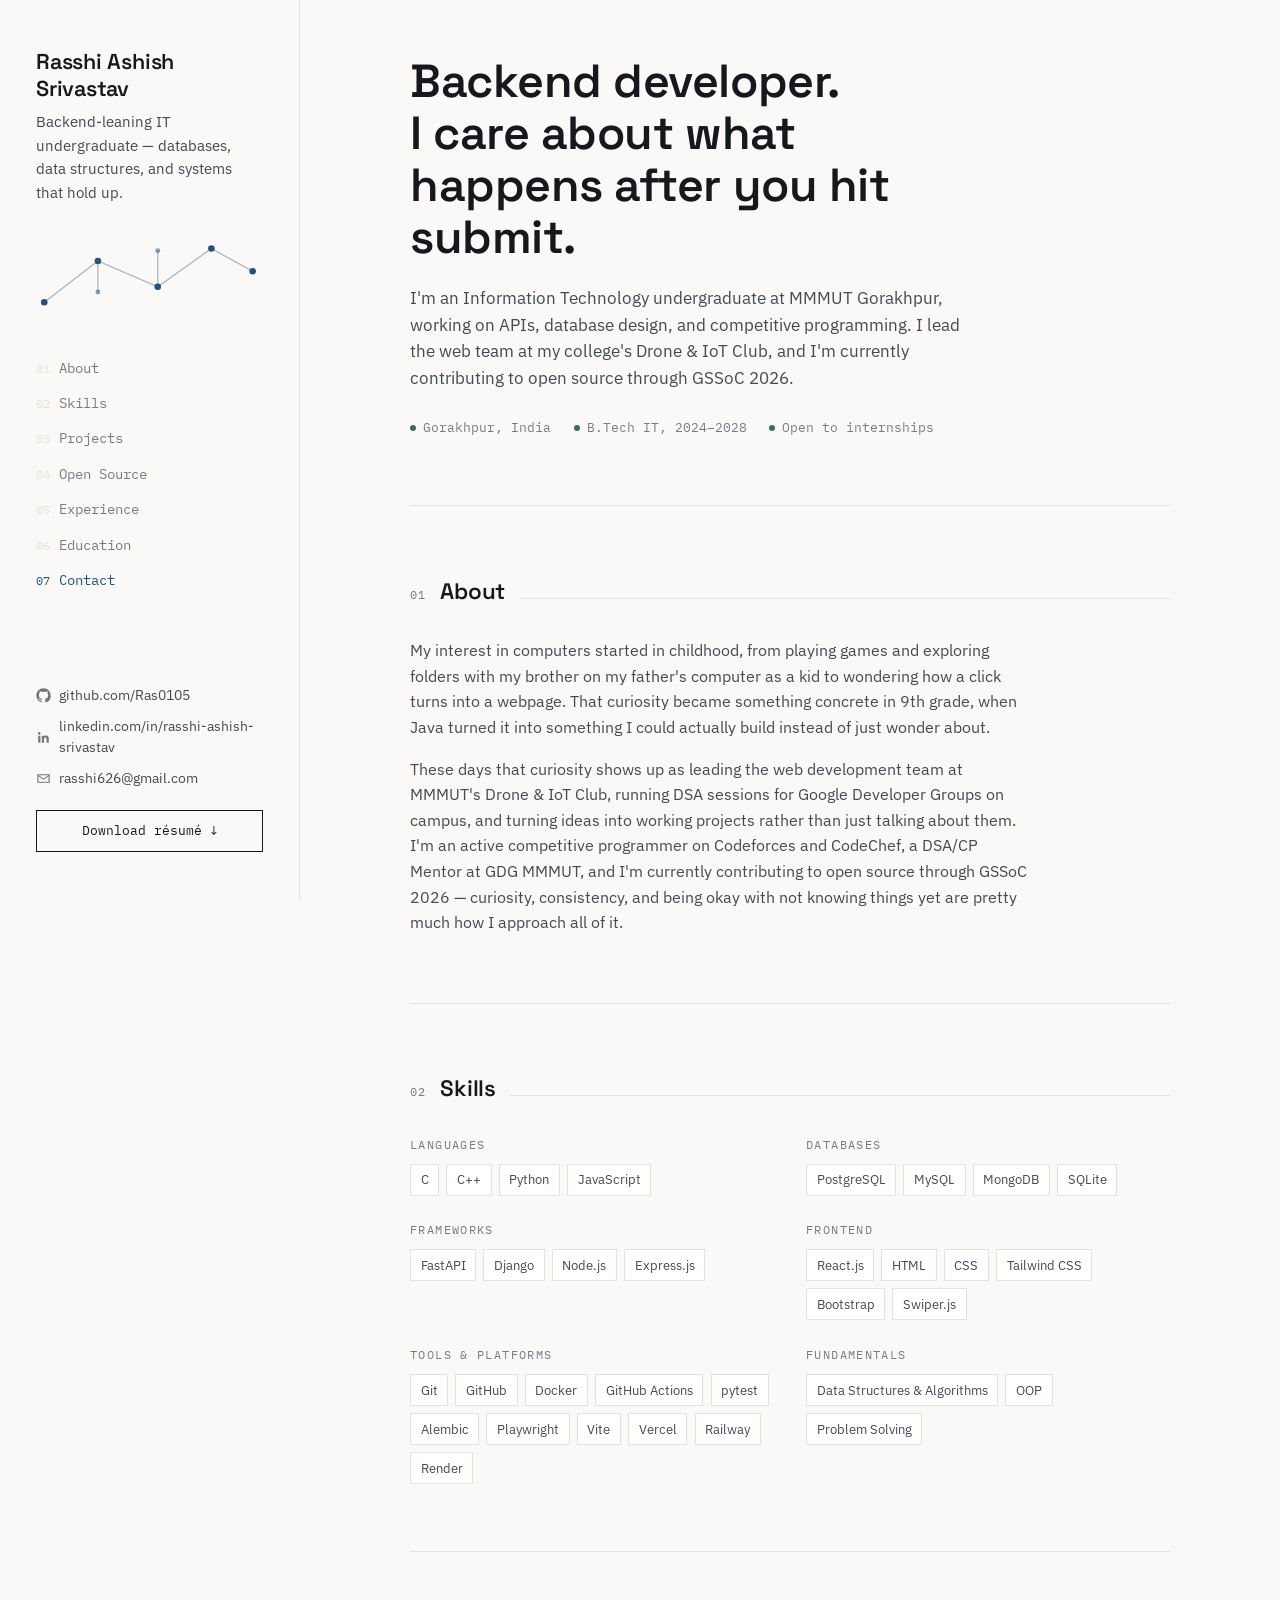
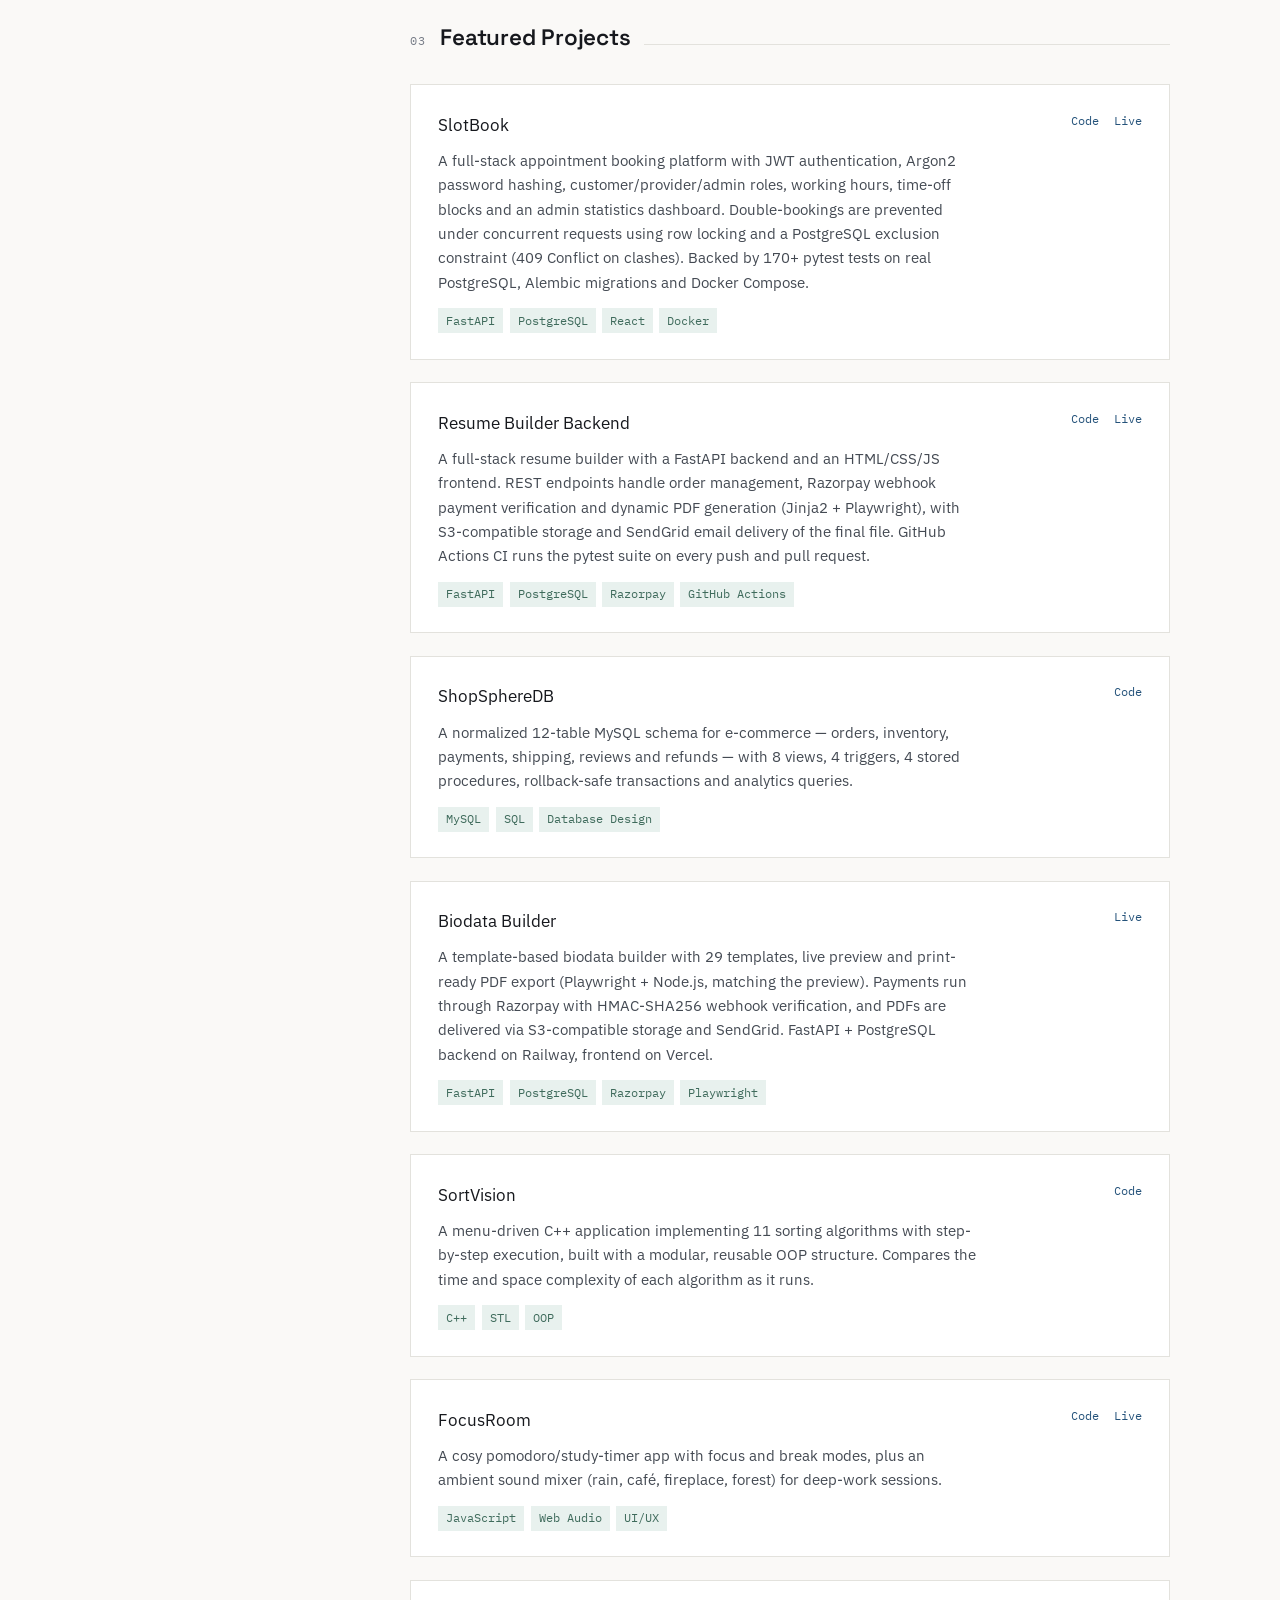
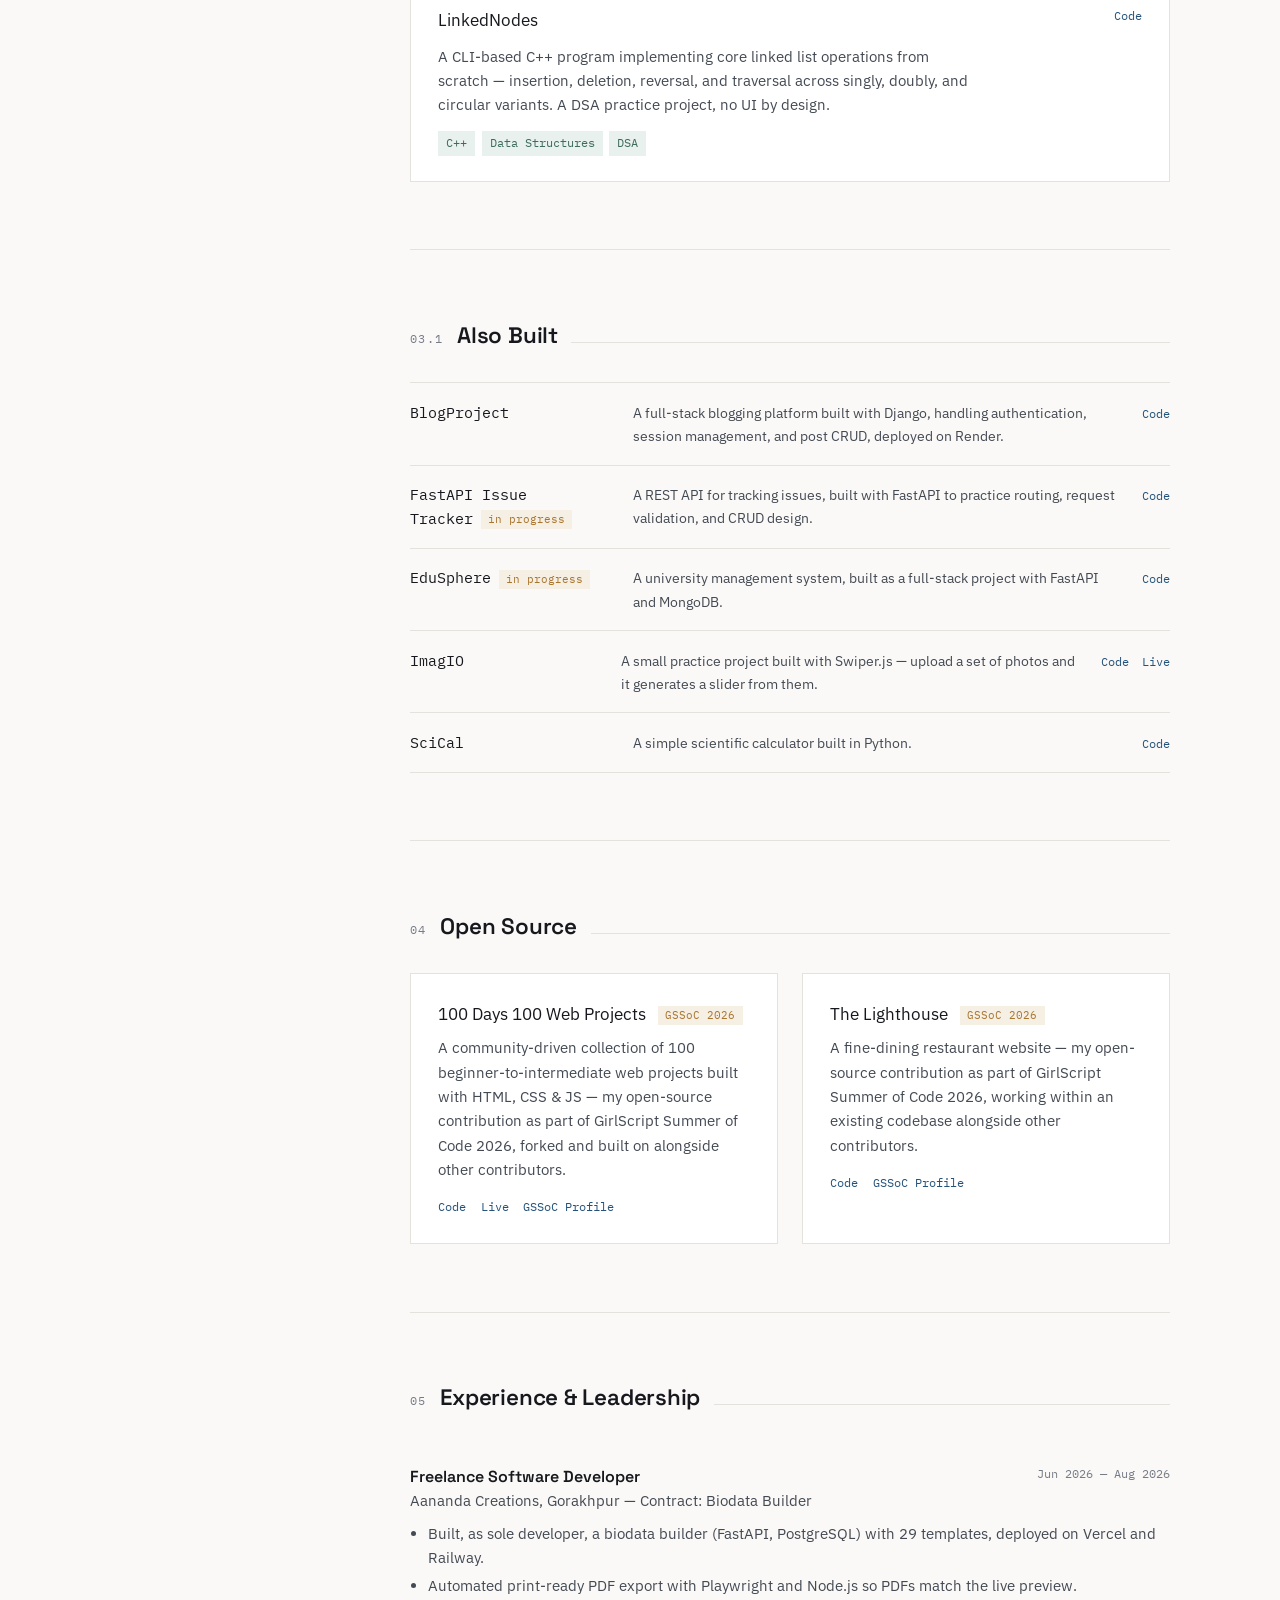
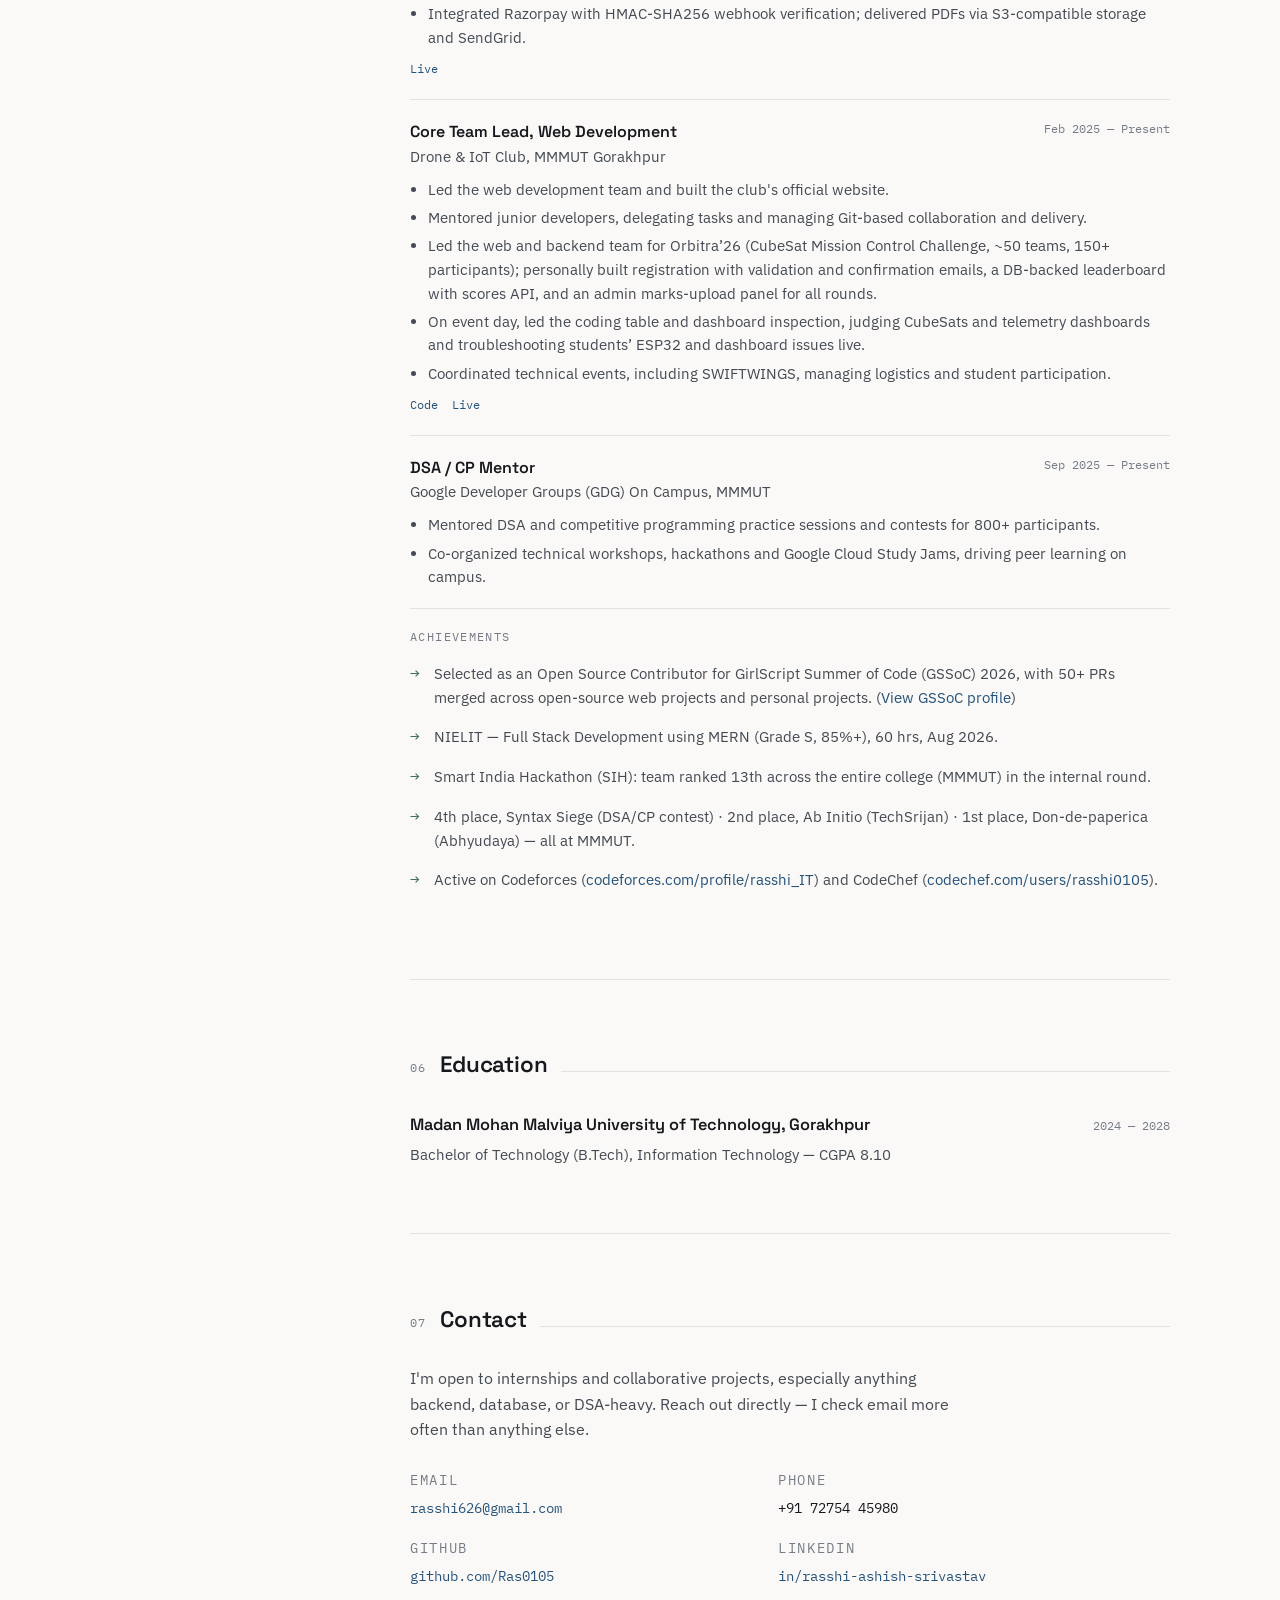
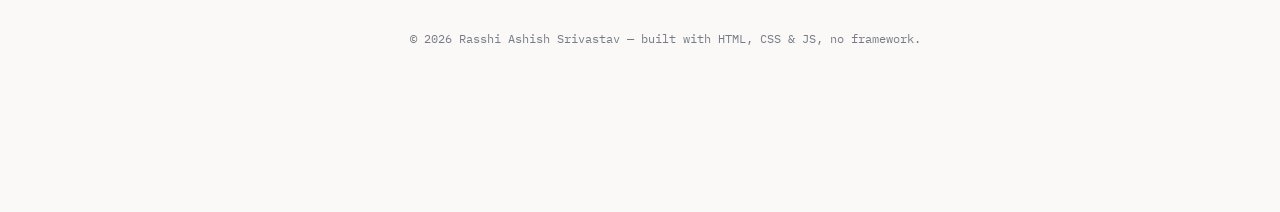
==== commit 02015672: "updates" ====
--- a/index.html
+++ b/index.html
@@ -140,6 +140,29 @@
 
           <div class="project-card">
             <div class="project-top">
+              <span class="project-name">Resume Builder Backend</span>
+              <div class="project-links">
+                <a href="https://github.com/Ras0105/Resume-Builder-Backend" target="_blank" rel="noopener">Code</a>
+                <a href="https://resume-builder-nu-sable.vercel.app/" target="_blank" rel="noopener">Live</a>
+              </div>
+            </div>
+            <p class="project-desc">A full-stack resume builder with a FastAPI backend and an HTML/CSS/JS frontend. REST endpoints handle order management, Razorpay webhook payment verification and dynamic PDF generation (Jinja2 + Playwright), with S3-compatible storage and SendGrid email delivery of the final file. GitHub Actions CI runs the pytest suite on every push and pull request.</p>
+            <div class="project-tags"><span>FastAPI</span><span>PostgreSQL</span><span>Razorpay</span><span>GitHub Actions</span></div>
+          </div>
+
+          <div class="project-card">
+            <div class="project-top">
+              <span class="project-name">ShopSphereDB</span>
+              <div class="project-links">
+                <a href="https://github.com/Ras0105/ShopSphereDB" target="_blank" rel="noopener">Code</a>
+              </div>
+            </div>
+            <p class="project-desc">A normalized 12-table MySQL schema for e-commerce — orders, inventory, payments, shipping, reviews and refunds — with 8 views, 4 triggers, 4 stored procedures, rollback-safe transactions and analytics queries.</p>
+            <div class="project-tags"><span>MySQL</span><span>SQL</span><span>Database Design</span></div>
+          </div>
+
+          <div class="project-card">
+            <div class="project-top">
               <span class="project-name">Biodata Builder</span>
               <div class="project-links">
                 <a href="https://biodata-builder-omega.vercel.app/" target="_blank" rel="noopener">Live</a>
@@ -158,18 +181,6 @@
             </div>
             <p class="project-desc">A menu-driven C++ application implementing 11 sorting algorithms with step-by-step execution, built with a modular, reusable OOP structure. Compares the time and space complexity of each algorithm as it runs.</p>
             <div class="project-tags"><span>C++</span><span>STL</span><span>OOP</span></div>
-          </div>
-
-          <div class="project-card">
-            <div class="project-top">
-              <span class="project-name">Resume Builder Backend</span>
-              <div class="project-links">
-                <a href="https://github.com/Ras0105/Resume-Builder-Backend" target="_blank" rel="noopener">Code</a>
-                <a href="https://resume-builder-nu-sable.vercel.app/" target="_blank" rel="noopener">Live</a>
-              </div>
-            </div>
-            <p class="project-desc">A full-stack resume builder with a FastAPI backend and an HTML/CSS/JS frontend. REST endpoints handle order management, Razorpay webhook payment verification and dynamic PDF generation (Jinja2 + Playwright), with S3-compatible storage and SendGrid email delivery of the final file. GitHub Actions CI runs the pytest suite on every push and pull request.</p>
-            <div class="project-tags"><span>FastAPI</span><span>PostgreSQL</span><span>Razorpay</span><span>GitHub Actions</span></div>
           </div>
 
           <div class="project-card">
@@ -201,12 +212,6 @@
       <section id="also-built">
         <div class="sec-head"><span class="label">03.1</span><h2>Also Built</h2><span class="rule"></span></div>
         <div class="more-list">
-
-          <div class="more-row">
-            <span class="m-name">ShopSphereDB</span>
-            <span class="m-desc">A normalized 12-table MySQL schema for e-commerce — orders, inventory, payments, shipping, reviews and refunds — with 8 views, 4 triggers, 4 stored procedures, rollback-safe transactions and analytics queries.</span>
-            <span class="m-links"><a href="https://github.com/Ras0105/ShopSphereDB" target="_blank" rel="noopener">Code</a></span>
-          </div>
 
           <div class="more-row">
             <span class="m-name">BlogProject</span>
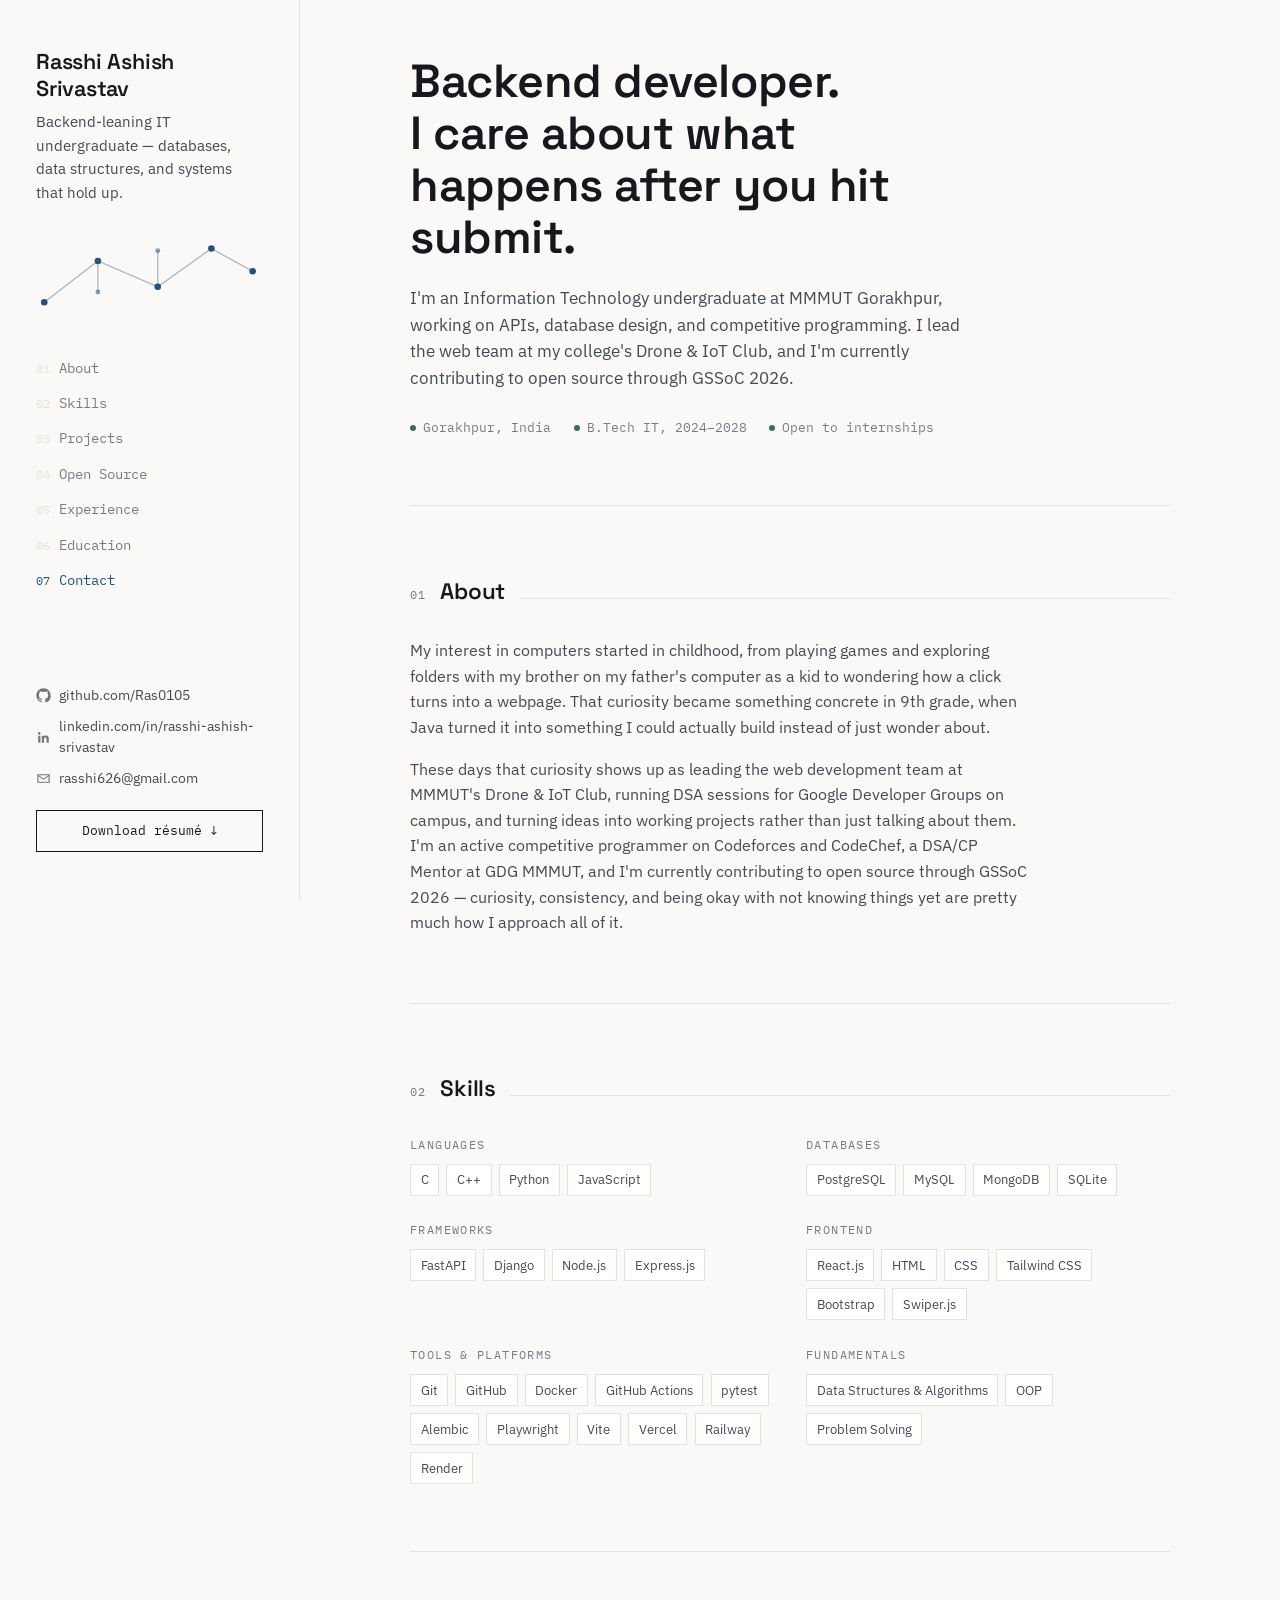
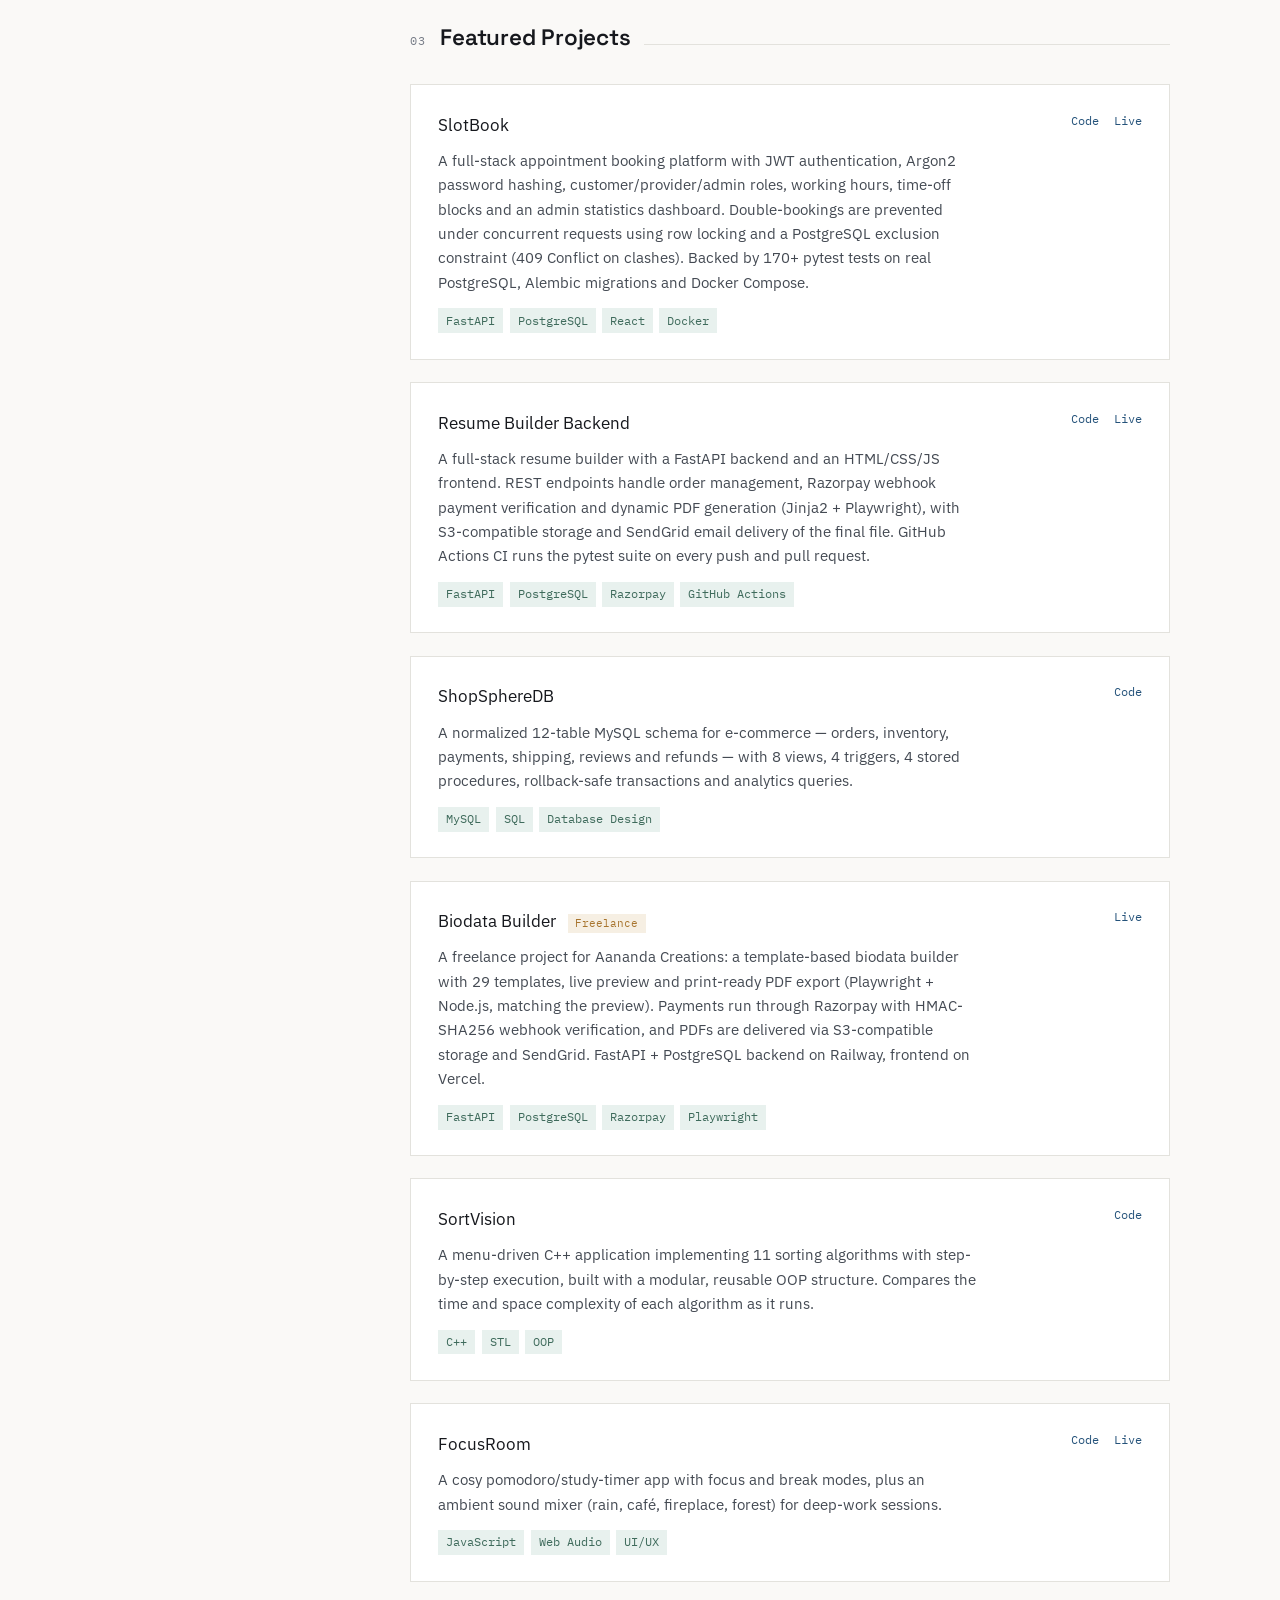
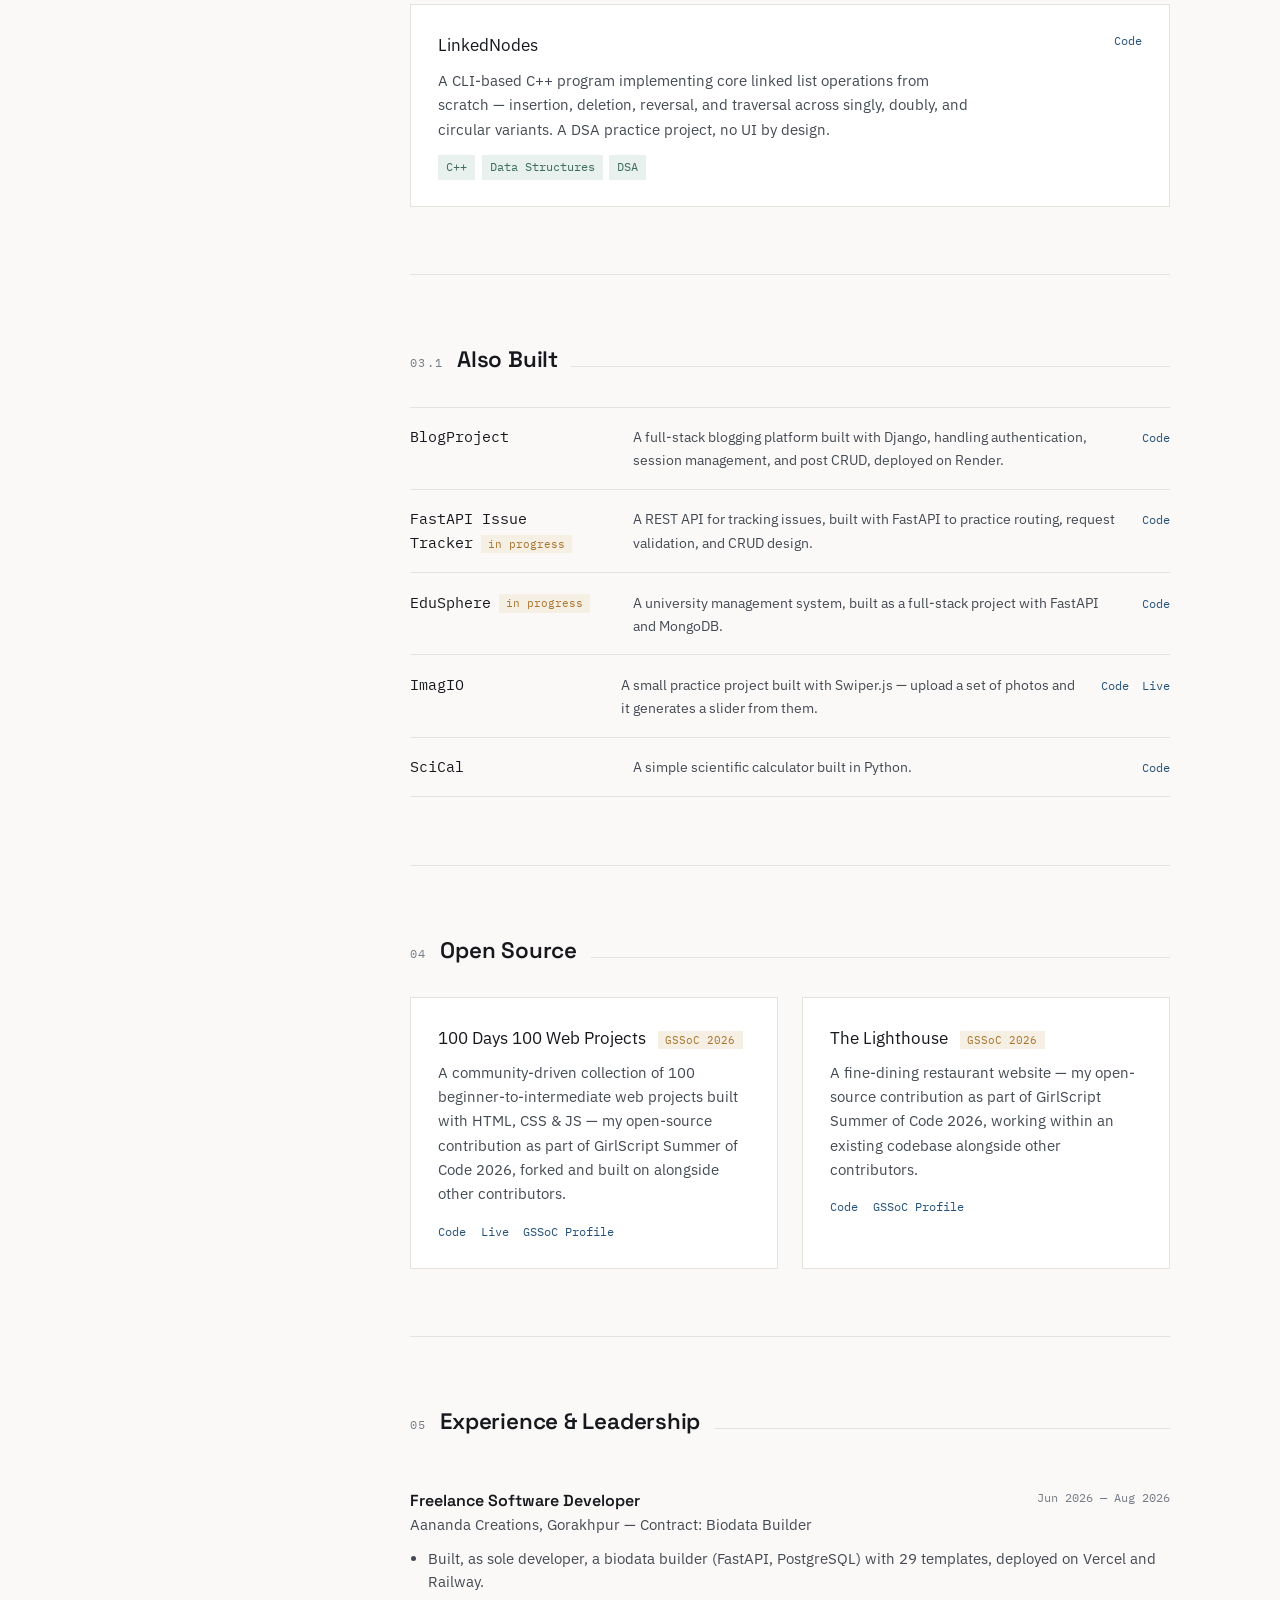
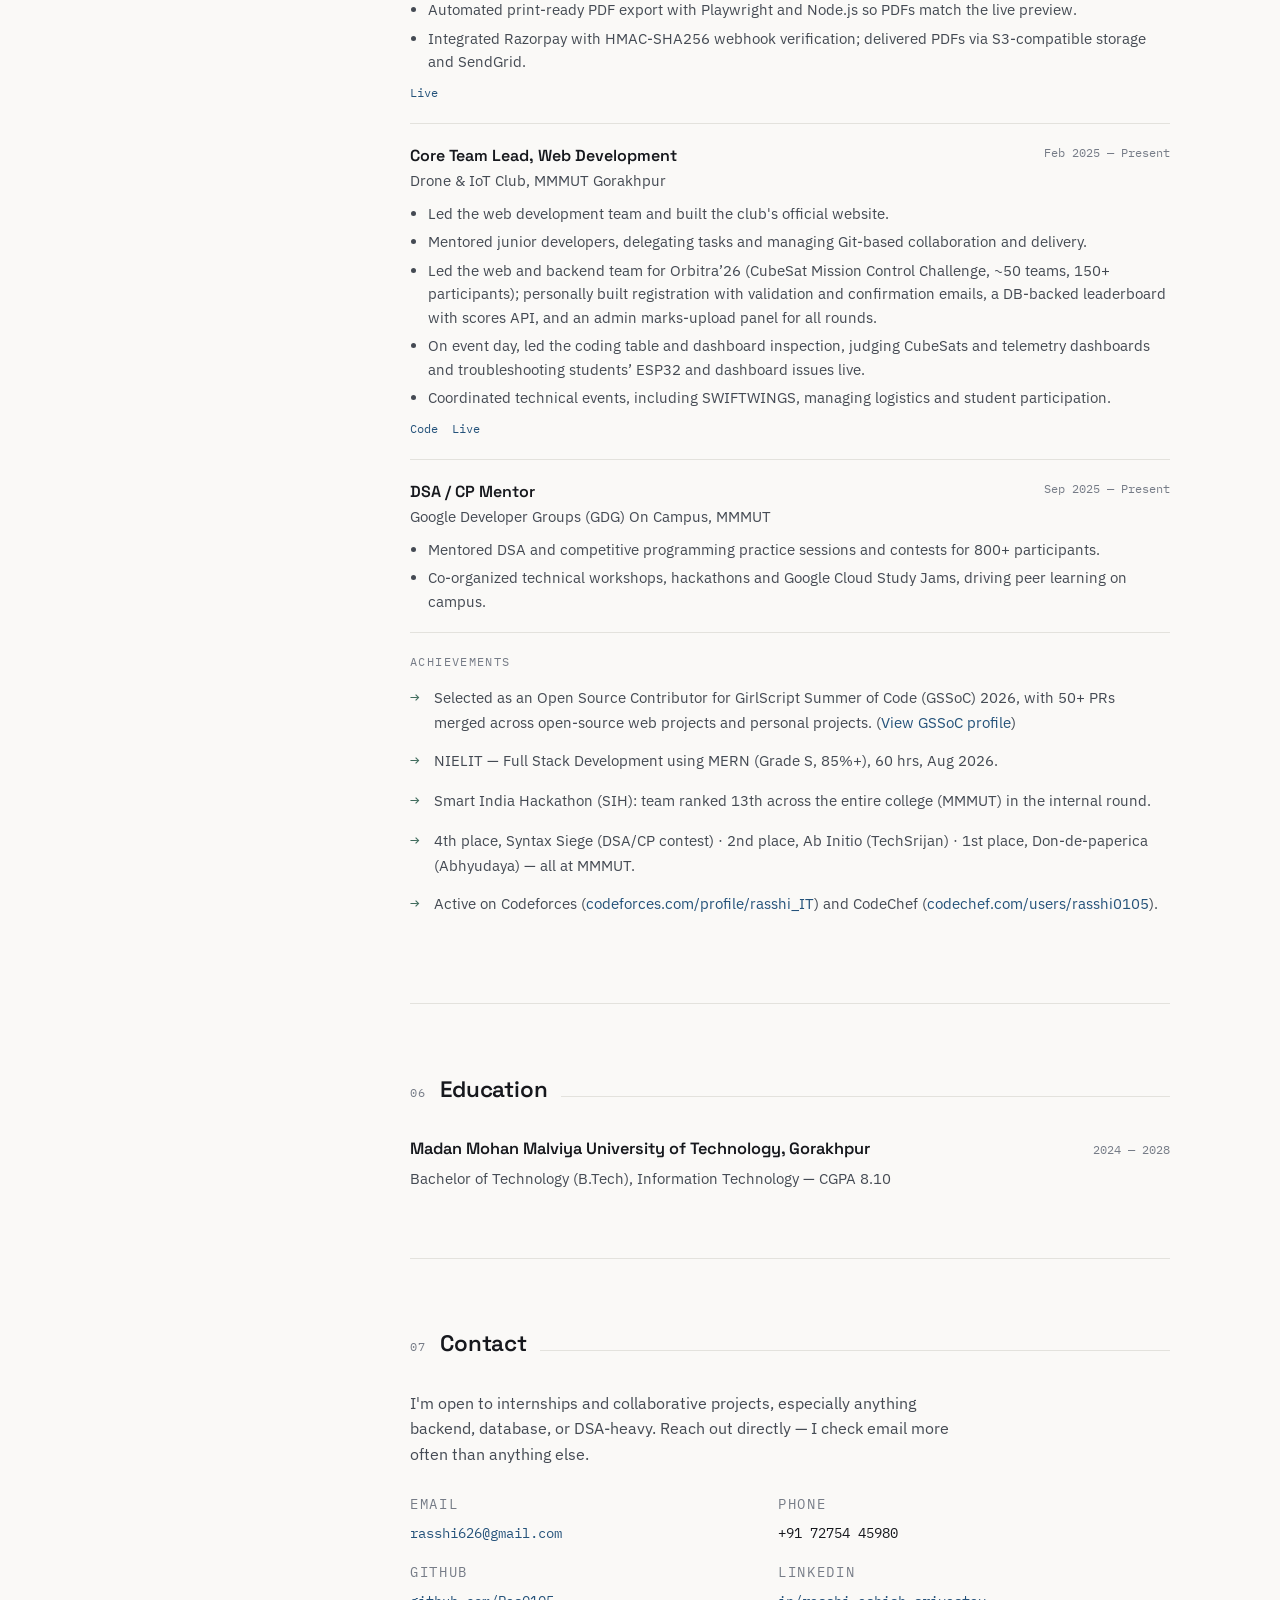
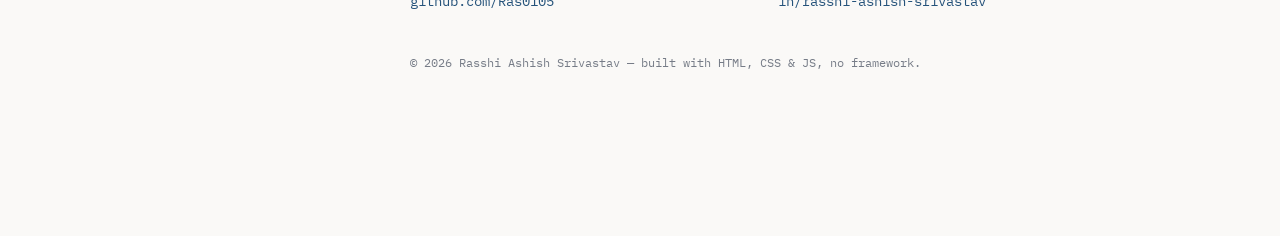
==== commit aa18cfca: "updates" ====
--- a/index.html
+++ b/index.html
@@ -163,12 +163,12 @@
 
           <div class="project-card">
             <div class="project-top">
-              <span class="project-name">Biodata Builder</span>
+              <span class="project-name">Biodata Builder <span class="badge">Freelance</span></span>
               <div class="project-links">
                 <a href="https://biodata-builder-omega.vercel.app/" target="_blank" rel="noopener">Live</a>
               </div>
             </div>
-            <p class="project-desc">A template-based biodata builder with 29 templates, live preview and print-ready PDF export (Playwright + Node.js, matching the preview). Payments run through Razorpay with HMAC-SHA256 webhook verification, and PDFs are delivered via S3-compatible storage and SendGrid. FastAPI + PostgreSQL backend on Railway, frontend on Vercel.</p>
+            <p class="project-desc">A freelance project for Aananda Creations: a template-based biodata builder with 29 templates, live preview and print-ready PDF export (Playwright + Node.js, matching the preview). Payments run through Razorpay with HMAC-SHA256 webhook verification, and PDFs are delivered via S3-compatible storage and SendGrid. FastAPI + PostgreSQL backend on Railway, frontend on Vercel.</p>
             <div class="project-tags"><span>FastAPI</span><span>PostgreSQL</span><span>Razorpay</span><span>Playwright</span></div>
           </div>
 
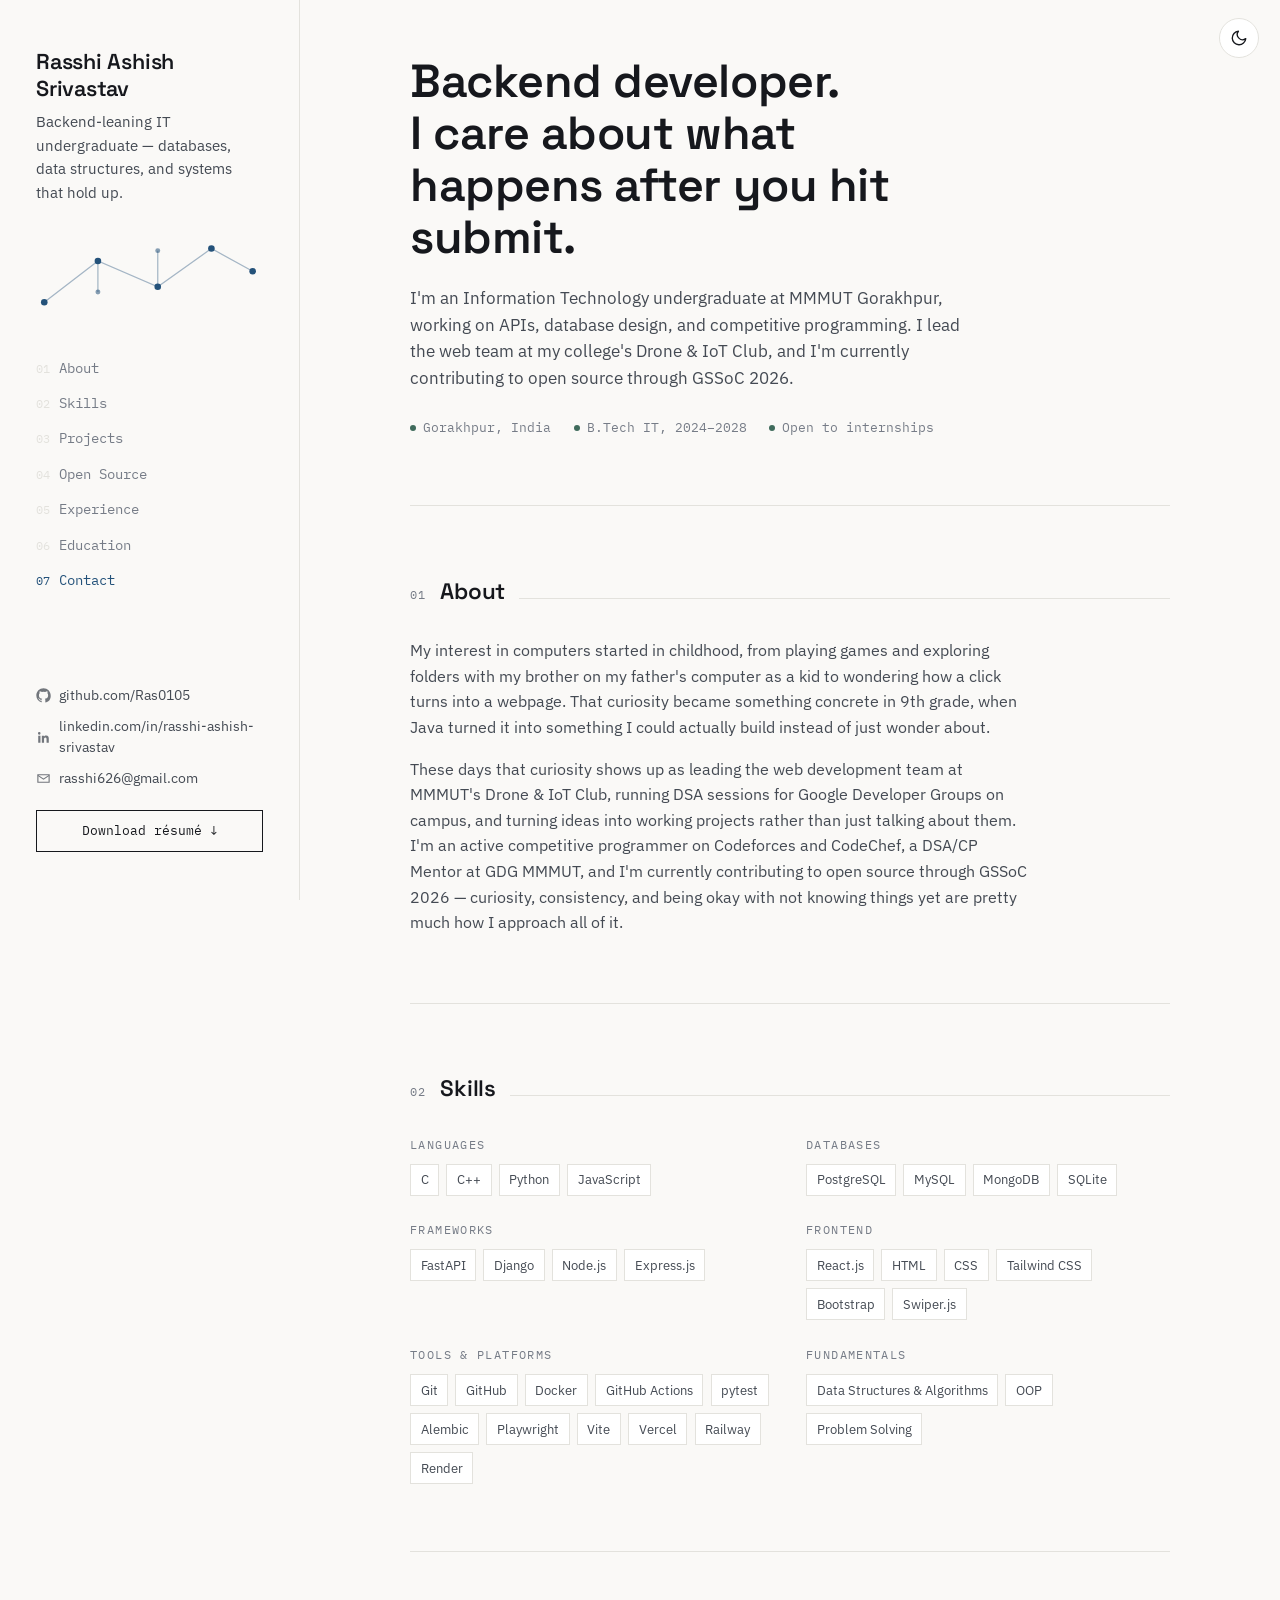
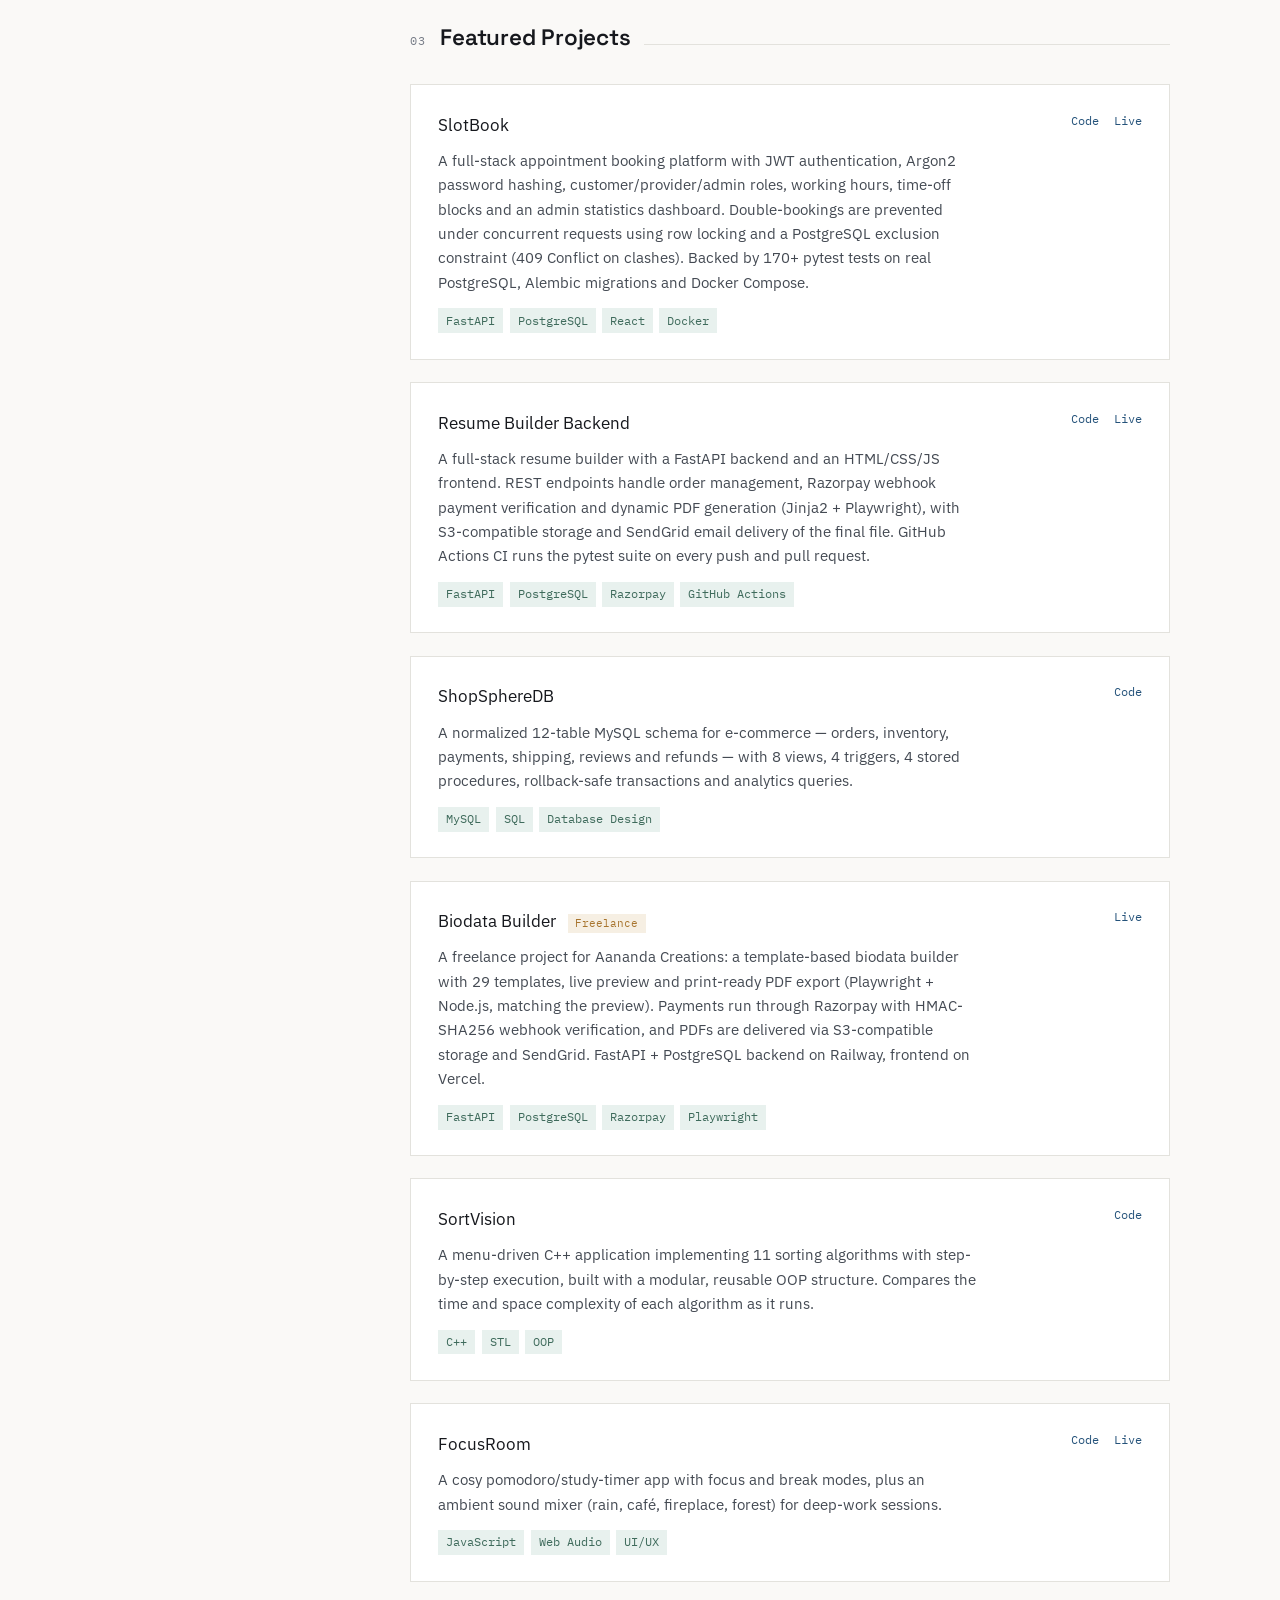
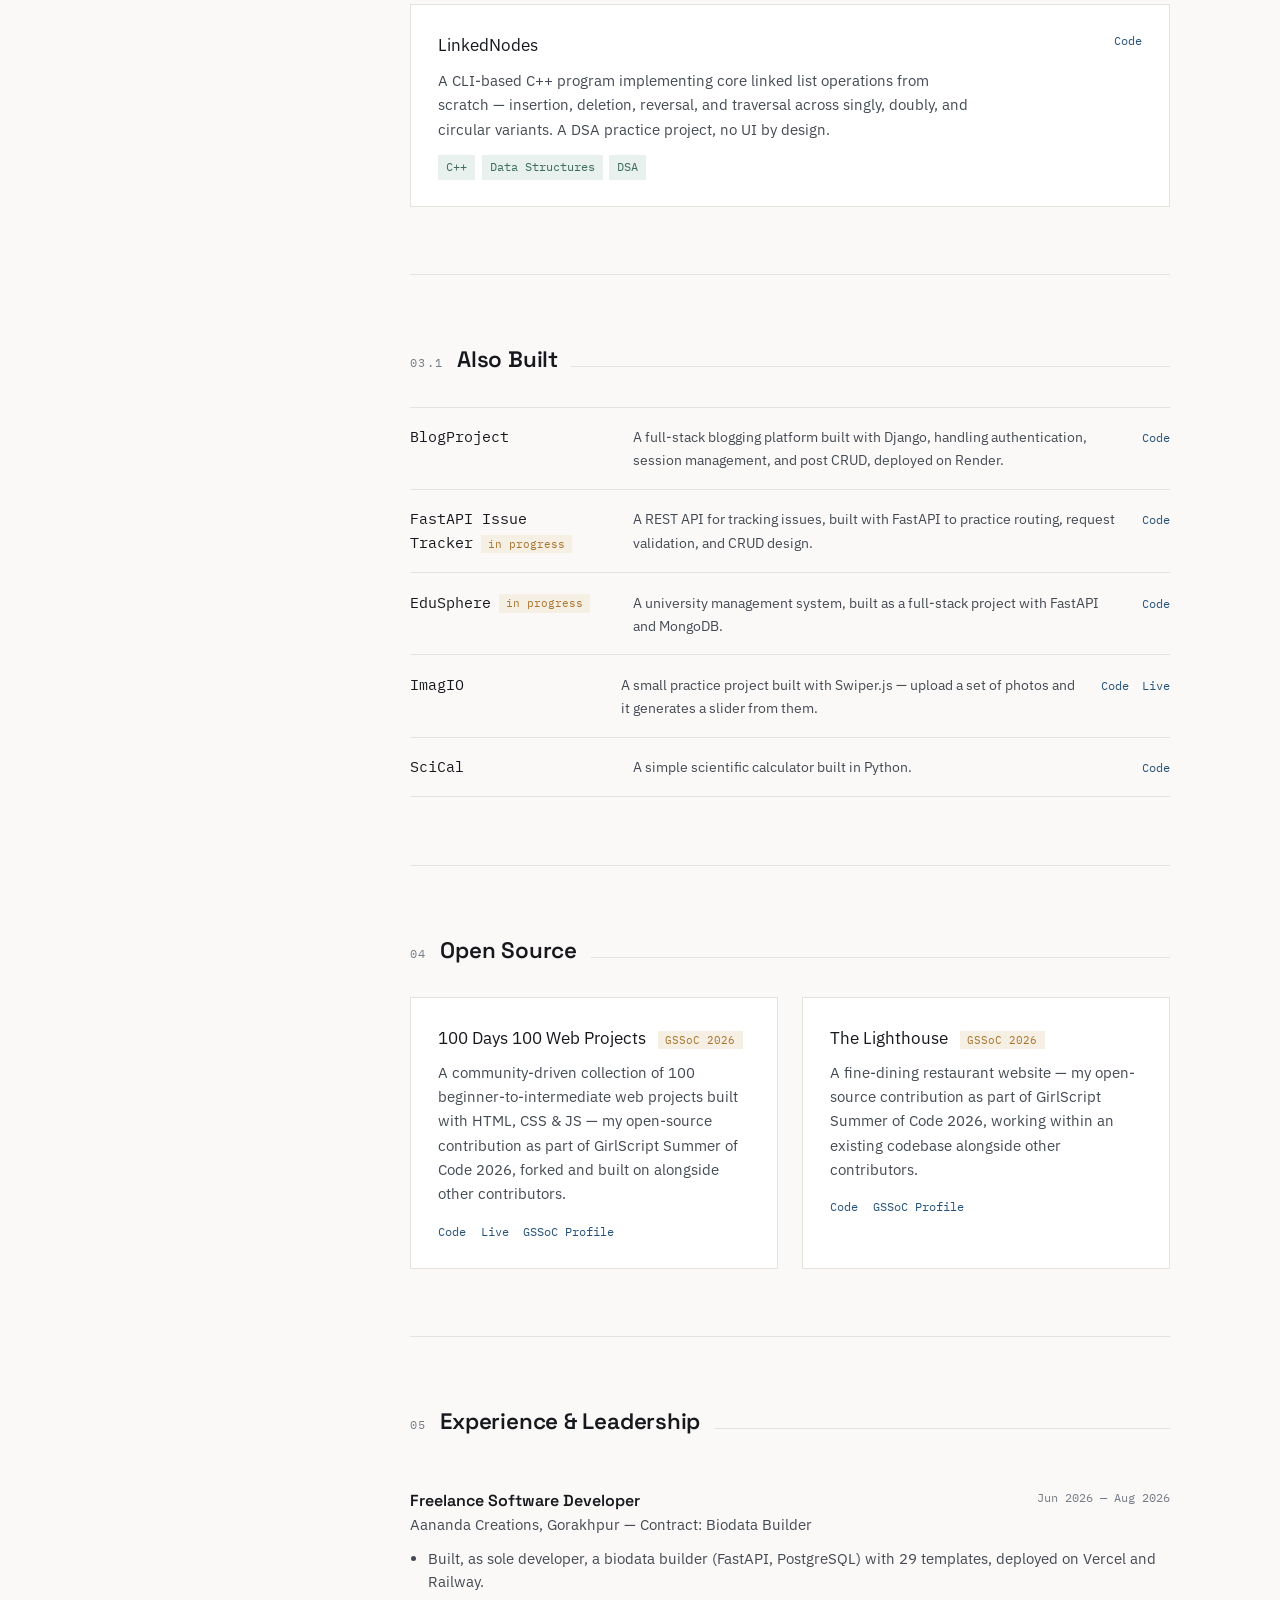
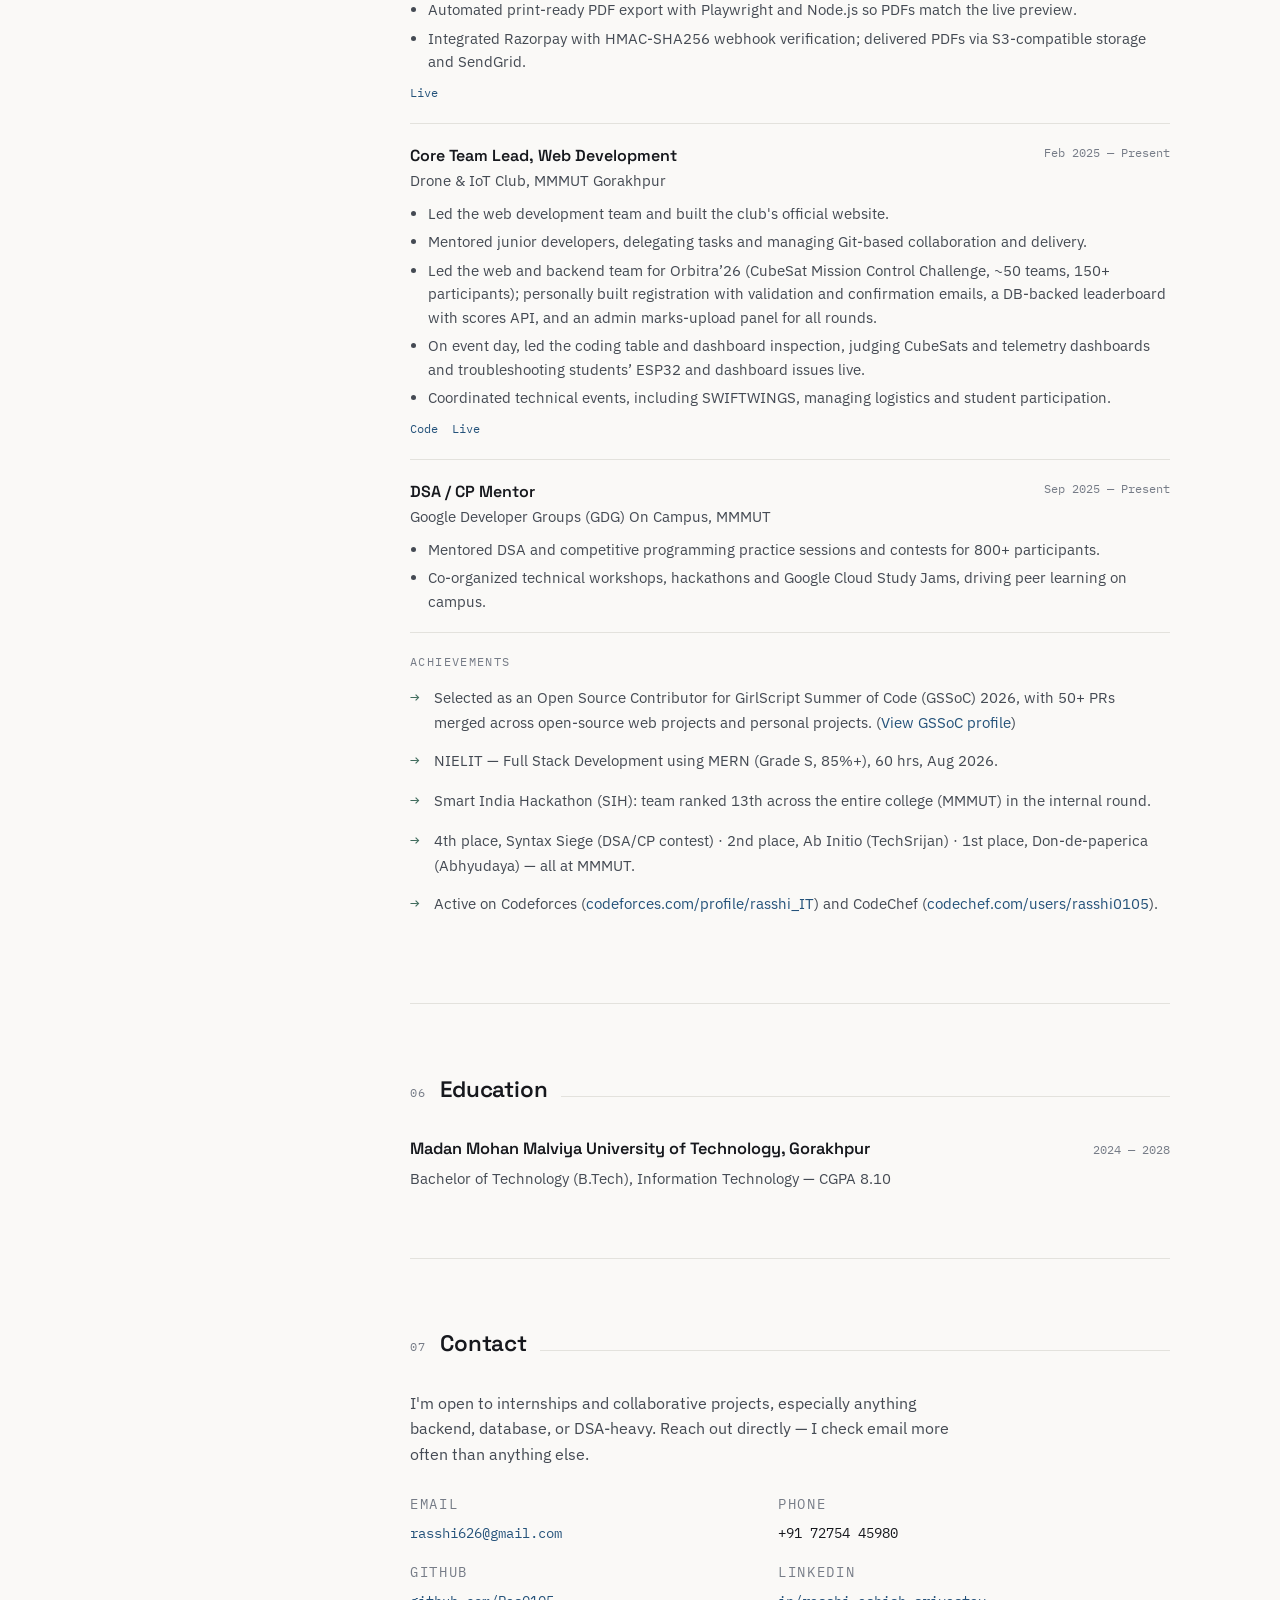
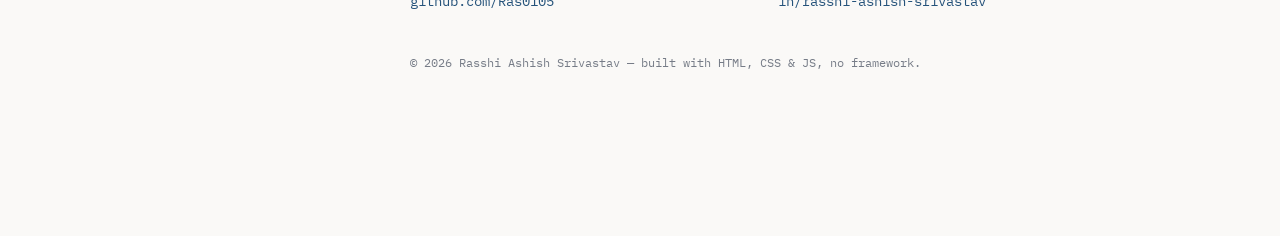
==== commit 292b631e: "updates" ====
--- a/index.html
+++ b/index.html
@@ -9,8 +9,22 @@
 <link rel="preconnect" href="https://fonts.gstatic.com" crossorigin>
 <link href="https://fonts.googleapis.com/css2?family=Space+Grotesk:wght@400;500;600;700&family=IBM+Plex+Sans:wght@400;500;600&family=IBM+Plex+Mono:wght@400;500&display=swap" rel="stylesheet">
 <link rel="stylesheet" href="style.css">
+<script>
+  (function(){
+    try{
+      var saved = localStorage.getItem('theme');
+      var dark = saved ? saved === 'dark' : window.matchMedia('(prefers-color-scheme: dark)').matches;
+      document.documentElement.setAttribute('data-theme', dark ? 'dark' : 'light');
+    }catch(e){}
+  })();
+</script>
 </head>
 <body>
+
+<button class="theme-toggle" id="themeToggle" type="button" aria-label="Switch to dark theme" title="Toggle theme">
+  <svg class="icon-moon" viewBox="0 0 24 24" fill="none" stroke="currentColor" stroke-width="1.8" stroke-linecap="round" stroke-linejoin="round" aria-hidden="true"><path d="M21 12.8A9 9 0 1 1 11.2 3a7 7 0 0 0 9.8 9.8Z"/></svg>
+  <svg class="icon-sun" viewBox="0 0 24 24" fill="none" stroke="currentColor" stroke-width="1.8" stroke-linecap="round" stroke-linejoin="round" aria-hidden="true"><circle cx="12" cy="12" r="4"/><path d="M12 2v2M12 20v2M4.9 4.9l1.4 1.4M17.7 17.7l1.4 1.4M2 12h2M20 12h2M4.9 19.1l1.4-1.4M17.7 6.3l1.4-1.4"/></svg>
+</button>
 
 <div class="shell">
 
@@ -22,12 +36,12 @@
         <p class="brand-role">Backend-leaning IT undergraduate — databases, data structures, and systems that hold up.</p>
         <div class="node-motif" aria-hidden="true">
           <svg viewBox="0 0 220 90" xmlns="http://www.w3.org/2000/svg">
-            <g stroke="#24527A" stroke-opacity="0.4" stroke-width="1.2" fill="none">
+            <g stroke="currentColor" stroke-opacity="0.4" stroke-width="1.2" fill="none">
               <path d="M8 70 L60 30 L118 55 L170 18 L210 40"/>
               <path d="M60 30 L60 60"/>
               <path d="M118 55 L118 20"/>
             </g>
-            <g fill="#24527A">
+            <g fill="currentColor">
               <circle cx="8" cy="70" r="3.2"/>
               <circle cx="60" cy="30" r="3.2"/>
               <circle cx="60" cy="60" r="2.4" fill-opacity="0.55"/>
--- a/style.css
+++ b/style.css
@@ -47,6 +47,68 @@
     text-transform: uppercase;
     color: var(--ink-mute);
   }
+
+
+  /* ---------- Dark theme ---------- */
+  :root[data-theme="dark"]{
+    color-scheme: dark;
+    --bg: #0d1117;
+    --surface: #151b23;
+    --ink: #e8eaee;
+    --ink-soft: #b3bac5;
+    --ink-mute: #8b93a1;
+    --line: #262d38;
+    --accent: #7db4e8;
+    --accent-soft: #172638;
+    --tag: #7fcfb0;
+    --tag-soft: #13271f;
+    --amber: #e2b872;
+    --amber-soft: #2a2417;
+  }
+  :root[data-theme="dark"] .project-card:hover{ box-shadow: 0 8px 28px rgba(0,0,0,.35); }
+  :root[data-theme="dark"] nav.sidenav a .idx{ color: #3a4350; }
+  :root[data-theme="dark"] nav.sidenav a:hover .idx,
+  :root[data-theme="dark"] nav.sidenav a.active .idx{ color: var(--accent); }
+  :root[data-theme="dark"] .skill-tags span{ background: var(--surface); }
+
+  /* Node motif follows the accent colour */
+  .node-motif{ color: var(--accent); }
+
+  /* Smooth theme switch (enabled by script after first paint) */
+  html.theme-anim body,
+  html.theme-anim .sidebar,
+  html.theme-anim section,
+  html.theme-anim .project-card,
+  html.theme-anim .oss-card,
+  html.theme-anim .skill-tags span,
+  html.theme-anim .resume-btn{
+    transition: background-color .35s ease, color .35s ease, border-color .35s ease, opacity .5s ease, transform .5s ease;
+  }
+
+  /* ---------- Theme toggle ---------- */
+  .theme-toggle{
+    position: fixed;
+    top: 1.1rem;
+    right: 1.3rem;
+    z-index: 50;
+    width: 40px;
+    height: 40px;
+    display: inline-flex;
+    align-items: center;
+    justify-content: center;
+    background: var(--surface);
+    color: var(--ink);
+    border: 1px solid var(--line);
+    border-radius: 50%;
+    cursor: pointer;
+    transition: border-color .18s ease, color .18s ease, background-color .35s ease;
+  }
+  .theme-toggle:hover{ border-color: var(--accent); color: var(--accent); }
+  .theme-toggle:focus-visible{ outline: 2px solid var(--accent); outline-offset: 3px; }
+  .theme-toggle svg{ width: 18px; height: 18px; }
+  .theme-toggle .icon-sun{ display: none; }
+  :root[data-theme="dark"] .theme-toggle .icon-sun{ display: block; }
+  :root[data-theme="dark"] .theme-toggle .icon-moon{ display: none; }
 
   /* ---------- Layout shell ---------- */
   .shell{
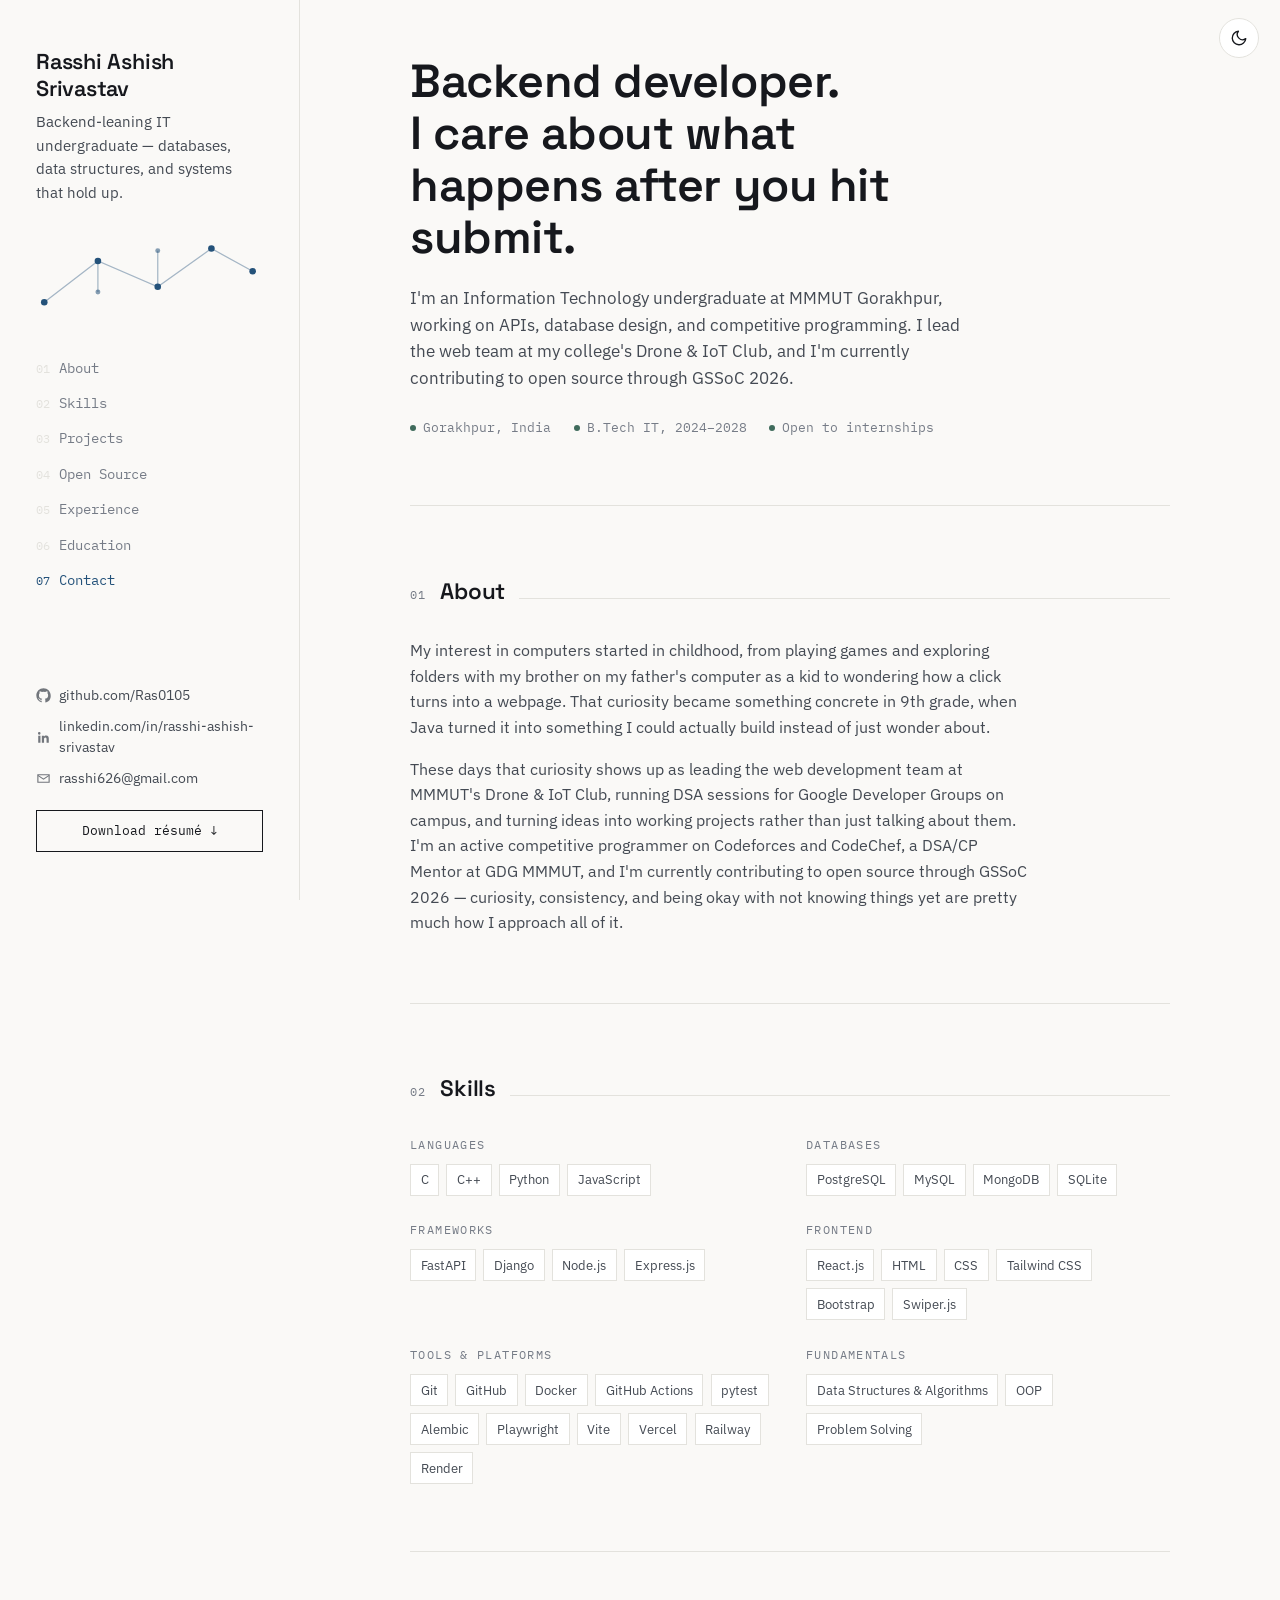
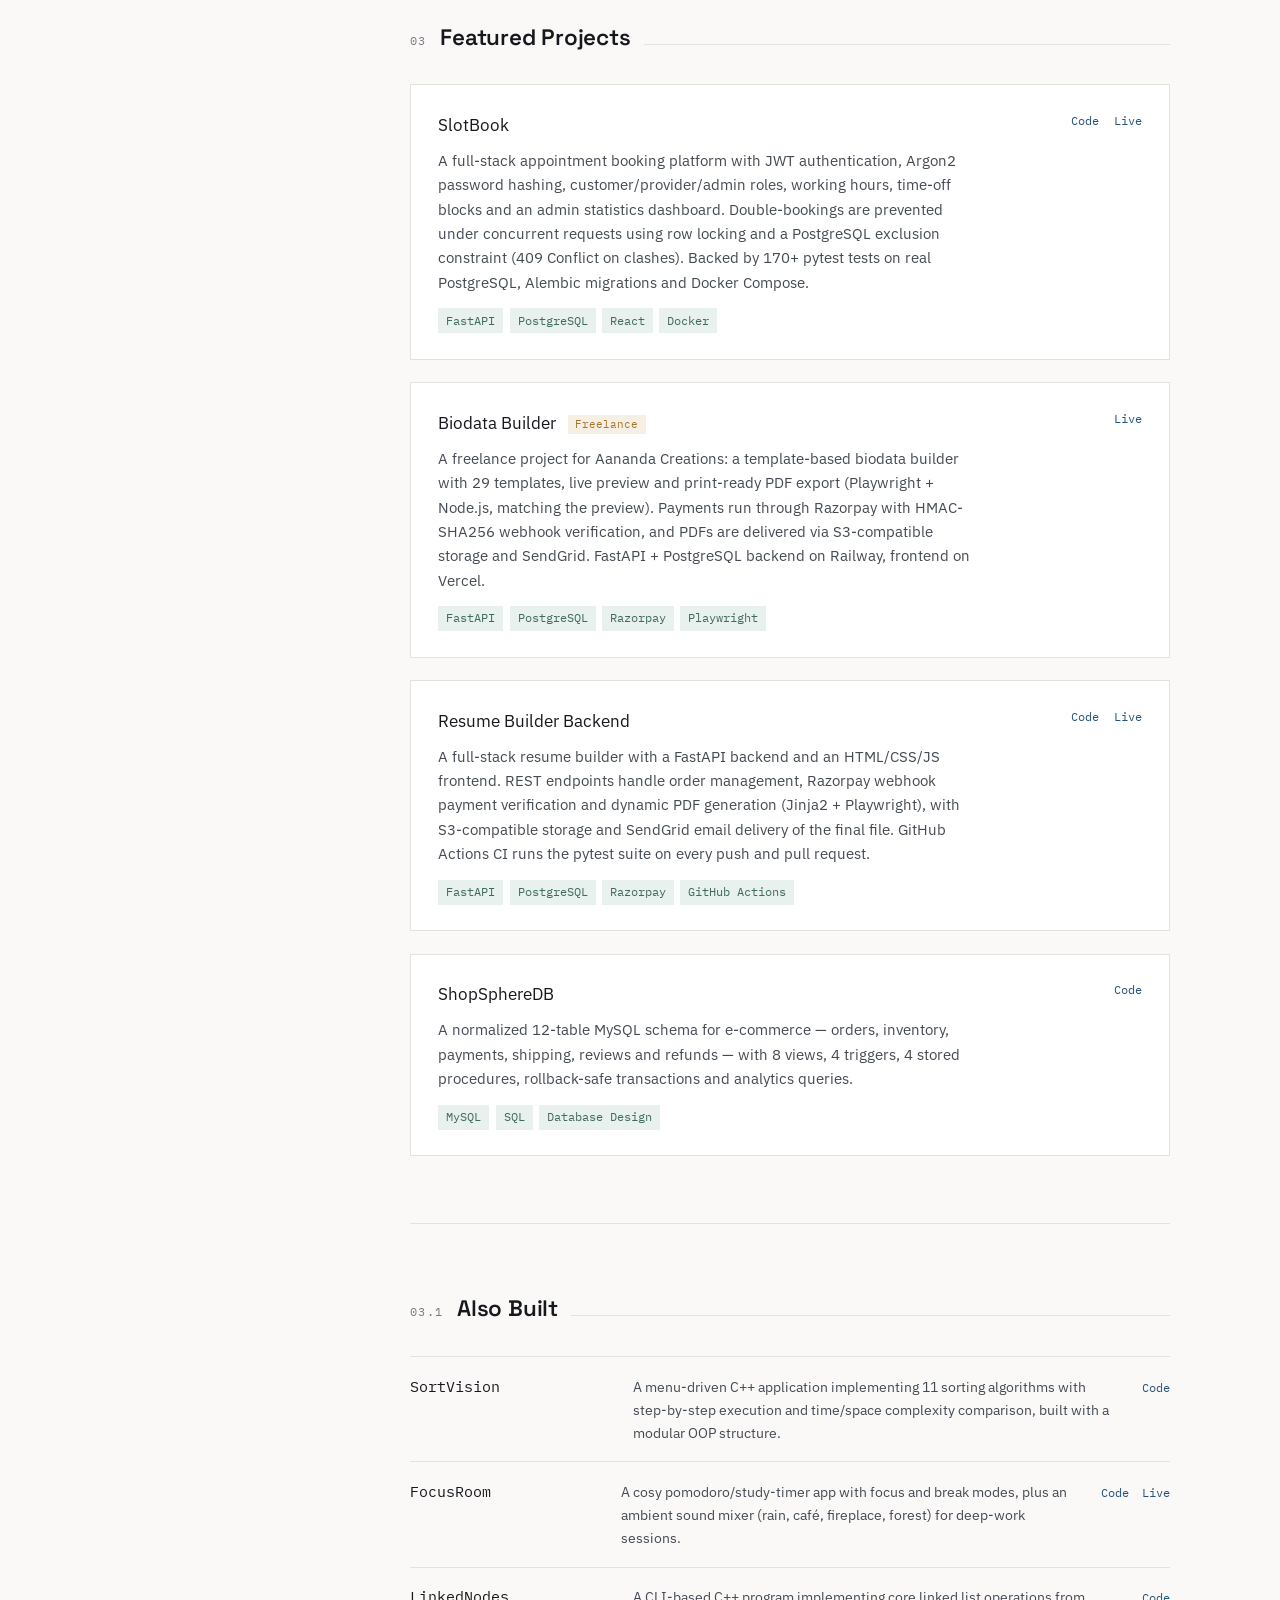
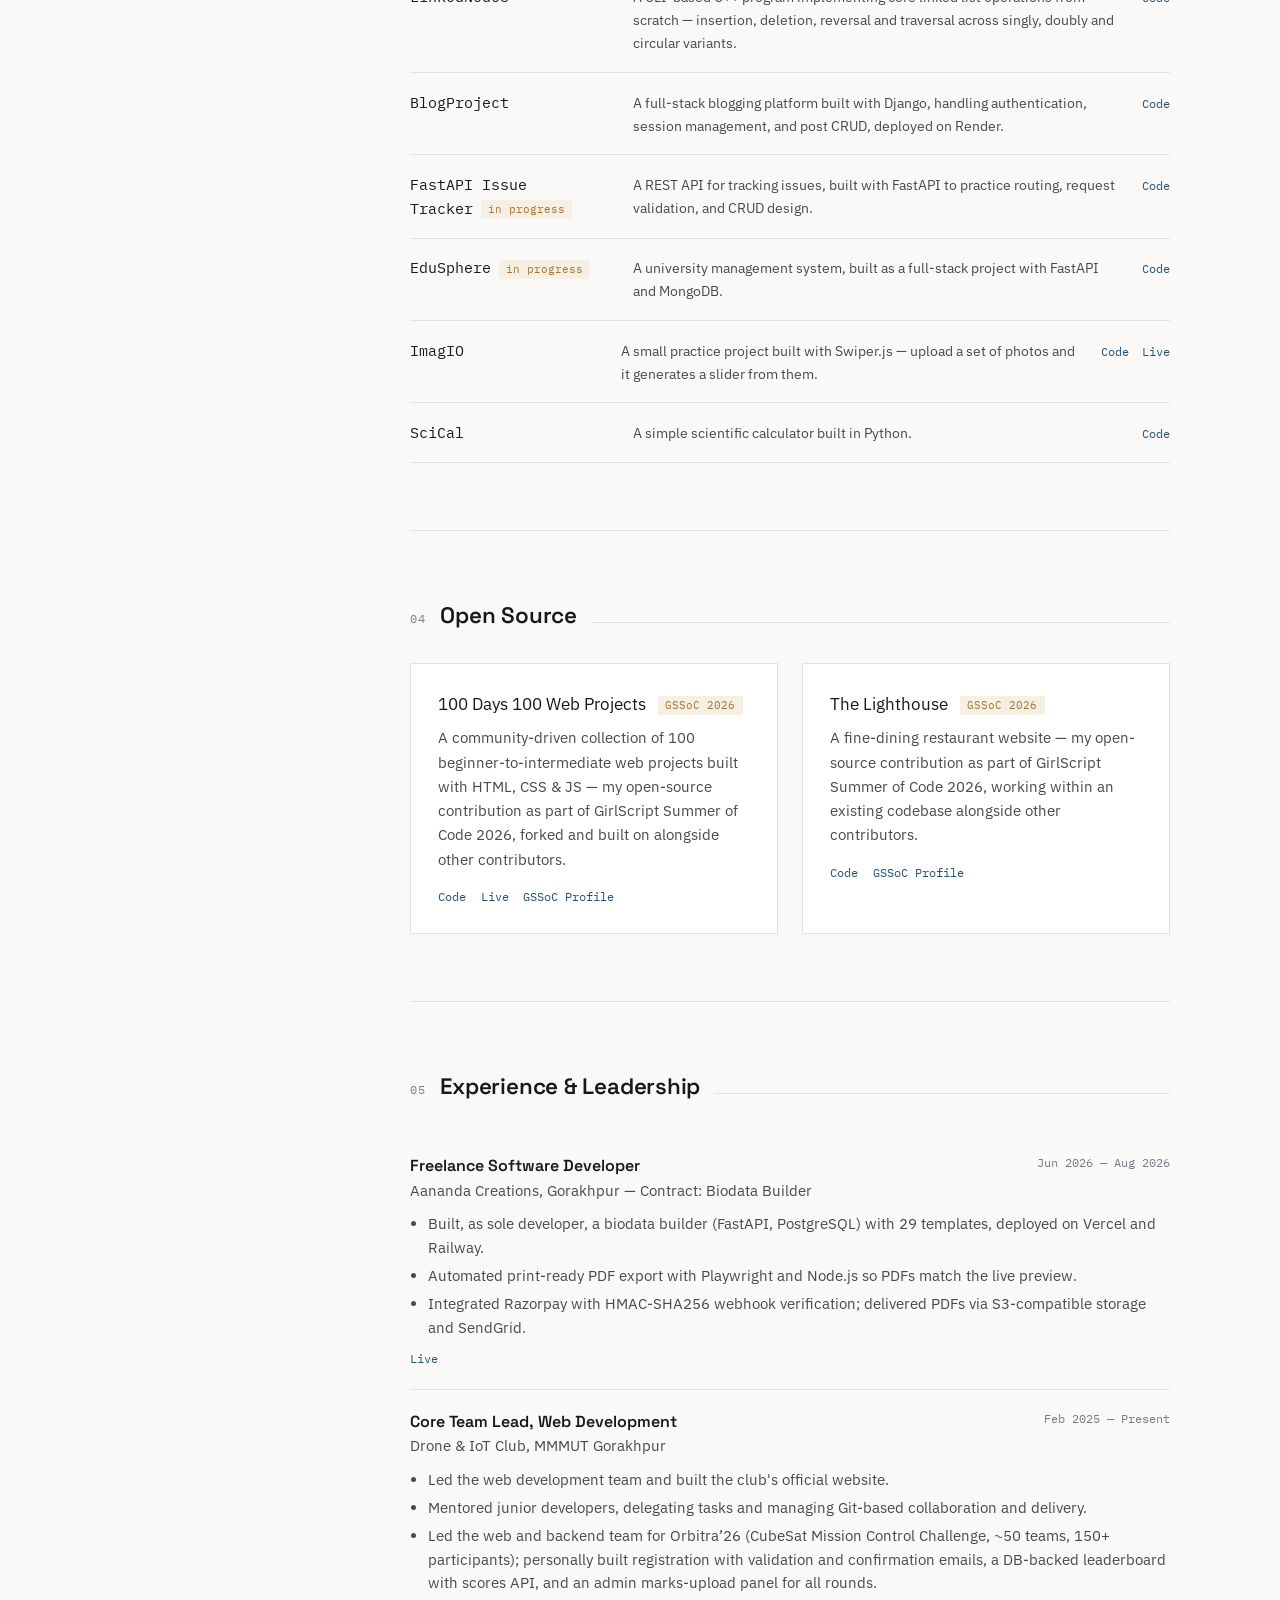
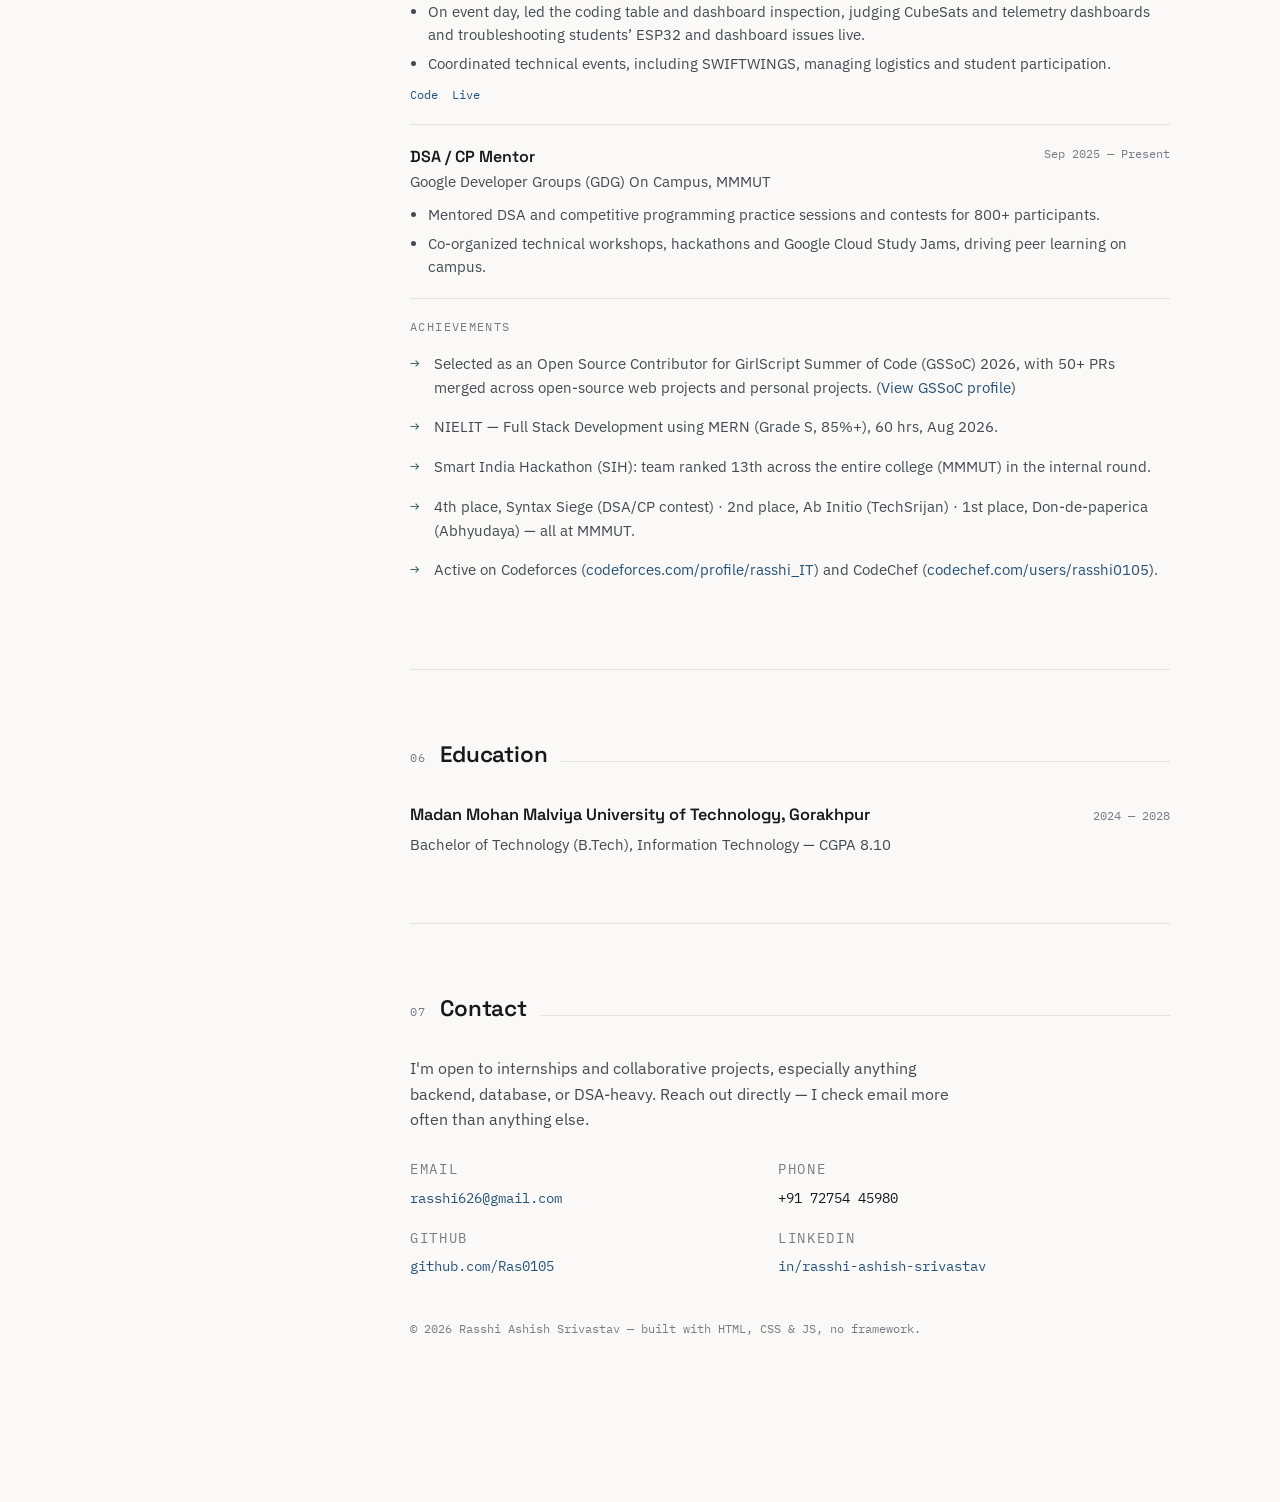
==== commit d0e412fc: "updates" ====
--- a/index.html
+++ b/index.html
@@ -154,6 +154,17 @@
 
           <div class="project-card">
             <div class="project-top">
+              <span class="project-name">Biodata Builder <span class="badge">Freelance</span></span>
+              <div class="project-links">
+                <a href="https://biodata-builder-omega.vercel.app/" target="_blank" rel="noopener">Live</a>
+              </div>
+            </div>
+            <p class="project-desc">A freelance project for Aananda Creations: a template-based biodata builder with 29 templates, live preview and print-ready PDF export (Playwright + Node.js, matching the preview). Payments run through Razorpay with HMAC-SHA256 webhook verification, and PDFs are delivered via S3-compatible storage and SendGrid. FastAPI + PostgreSQL backend on Railway, frontend on Vercel.</p>
+            <div class="project-tags"><span>FastAPI</span><span>PostgreSQL</span><span>Razorpay</span><span>Playwright</span></div>
+          </div>
+
+          <div class="project-card">
+            <div class="project-top">
               <span class="project-name">Resume Builder Backend</span>
               <div class="project-links">
                 <a href="https://github.com/Ras0105/Resume-Builder-Backend" target="_blank" rel="noopener">Code</a>
@@ -175,57 +186,30 @@
             <div class="project-tags"><span>MySQL</span><span>SQL</span><span>Database Design</span></div>
           </div>
 
-          <div class="project-card">
-            <div class="project-top">
-              <span class="project-name">Biodata Builder <span class="badge">Freelance</span></span>
-              <div class="project-links">
-                <a href="https://biodata-builder-omega.vercel.app/" target="_blank" rel="noopener">Live</a>
-              </div>
-            </div>
-            <p class="project-desc">A freelance project for Aananda Creations: a template-based biodata builder with 29 templates, live preview and print-ready PDF export (Playwright + Node.js, matching the preview). Payments run through Razorpay with HMAC-SHA256 webhook verification, and PDFs are delivered via S3-compatible storage and SendGrid. FastAPI + PostgreSQL backend on Railway, frontend on Vercel.</p>
-            <div class="project-tags"><span>FastAPI</span><span>PostgreSQL</span><span>Razorpay</span><span>Playwright</span></div>
-          </div>
-
-          <div class="project-card">
-            <div class="project-top">
-              <span class="project-name">SortVision</span>
-              <div class="project-links">
-                <a href="https://github.com/Ras0105/SortVision" target="_blank" rel="noopener">Code</a>
-              </div>
-            </div>
-            <p class="project-desc">A menu-driven C++ application implementing 11 sorting algorithms with step-by-step execution, built with a modular, reusable OOP structure. Compares the time and space complexity of each algorithm as it runs.</p>
-            <div class="project-tags"><span>C++</span><span>STL</span><span>OOP</span></div>
-          </div>
-
-          <div class="project-card">
-            <div class="project-top">
-              <span class="project-name">FocusRoom</span>
-              <div class="project-links">
-                <a href="https://github.com/Ras0105/FocusRoom" target="_blank" rel="noopener">Code</a>
-                <a href="https://focus-room-red.vercel.app/" target="_blank" rel="noopener">Live</a>
-              </div>
-            </div>
-            <p class="project-desc">A cosy pomodoro/study-timer app with focus and break modes, plus an ambient sound mixer (rain, café, fireplace, forest) for deep-work sessions.</p>
-            <div class="project-tags"><span>JavaScript</span><span>Web Audio</span><span>UI/UX</span></div>
-          </div>
-
-          <div class="project-card">
-            <div class="project-top">
-              <span class="project-name">LinkedNodes</span>
-              <div class="project-links">
-                <a href="https://github.com/Ras0105/LinkedNodes" target="_blank" rel="noopener">Code</a>
-              </div>
-            </div>
-            <p class="project-desc">A CLI-based C++ program implementing core linked list operations from scratch — insertion, deletion, reversal, and traversal across singly, doubly, and circular variants. A DSA practice project, no UI by design.</p>
-            <div class="project-tags"><span>C++</span><span>Data Structures</span><span>DSA</span></div>
-          </div>
-
         </div>
       </section>
 
       <section id="also-built">
         <div class="sec-head"><span class="label">03.1</span><h2>Also Built</h2><span class="rule"></span></div>
         <div class="more-list">
+
+          <div class="more-row">
+            <span class="m-name">SortVision</span>
+            <span class="m-desc">A menu-driven C++ application implementing 11 sorting algorithms with step-by-step execution and time/space complexity comparison, built with a modular OOP structure.</span>
+            <span class="m-links"><a href="https://github.com/Ras0105/SortVision" target="_blank" rel="noopener">Code</a></span>
+          </div>
+
+          <div class="more-row">
+            <span class="m-name">FocusRoom</span>
+            <span class="m-desc">A cosy pomodoro/study-timer app with focus and break modes, plus an ambient sound mixer (rain, café, fireplace, forest) for deep-work sessions.</span>
+            <span class="m-links"><a href="https://github.com/Ras0105/FocusRoom" target="_blank" rel="noopener">Code</a><a href="https://focus-room-red.vercel.app/" target="_blank" rel="noopener">Live</a></span>
+          </div>
+
+          <div class="more-row">
+            <span class="m-name">LinkedNodes</span>
+            <span class="m-desc">A CLI-based C++ program implementing core linked list operations from scratch — insertion, deletion, reversal and traversal across singly, doubly and circular variants.</span>
+            <span class="m-links"><a href="https://github.com/Ras0105/LinkedNodes" target="_blank" rel="noopener">Code</a></span>
+          </div>
 
           <div class="more-row">
             <span class="m-name">BlogProject</span>
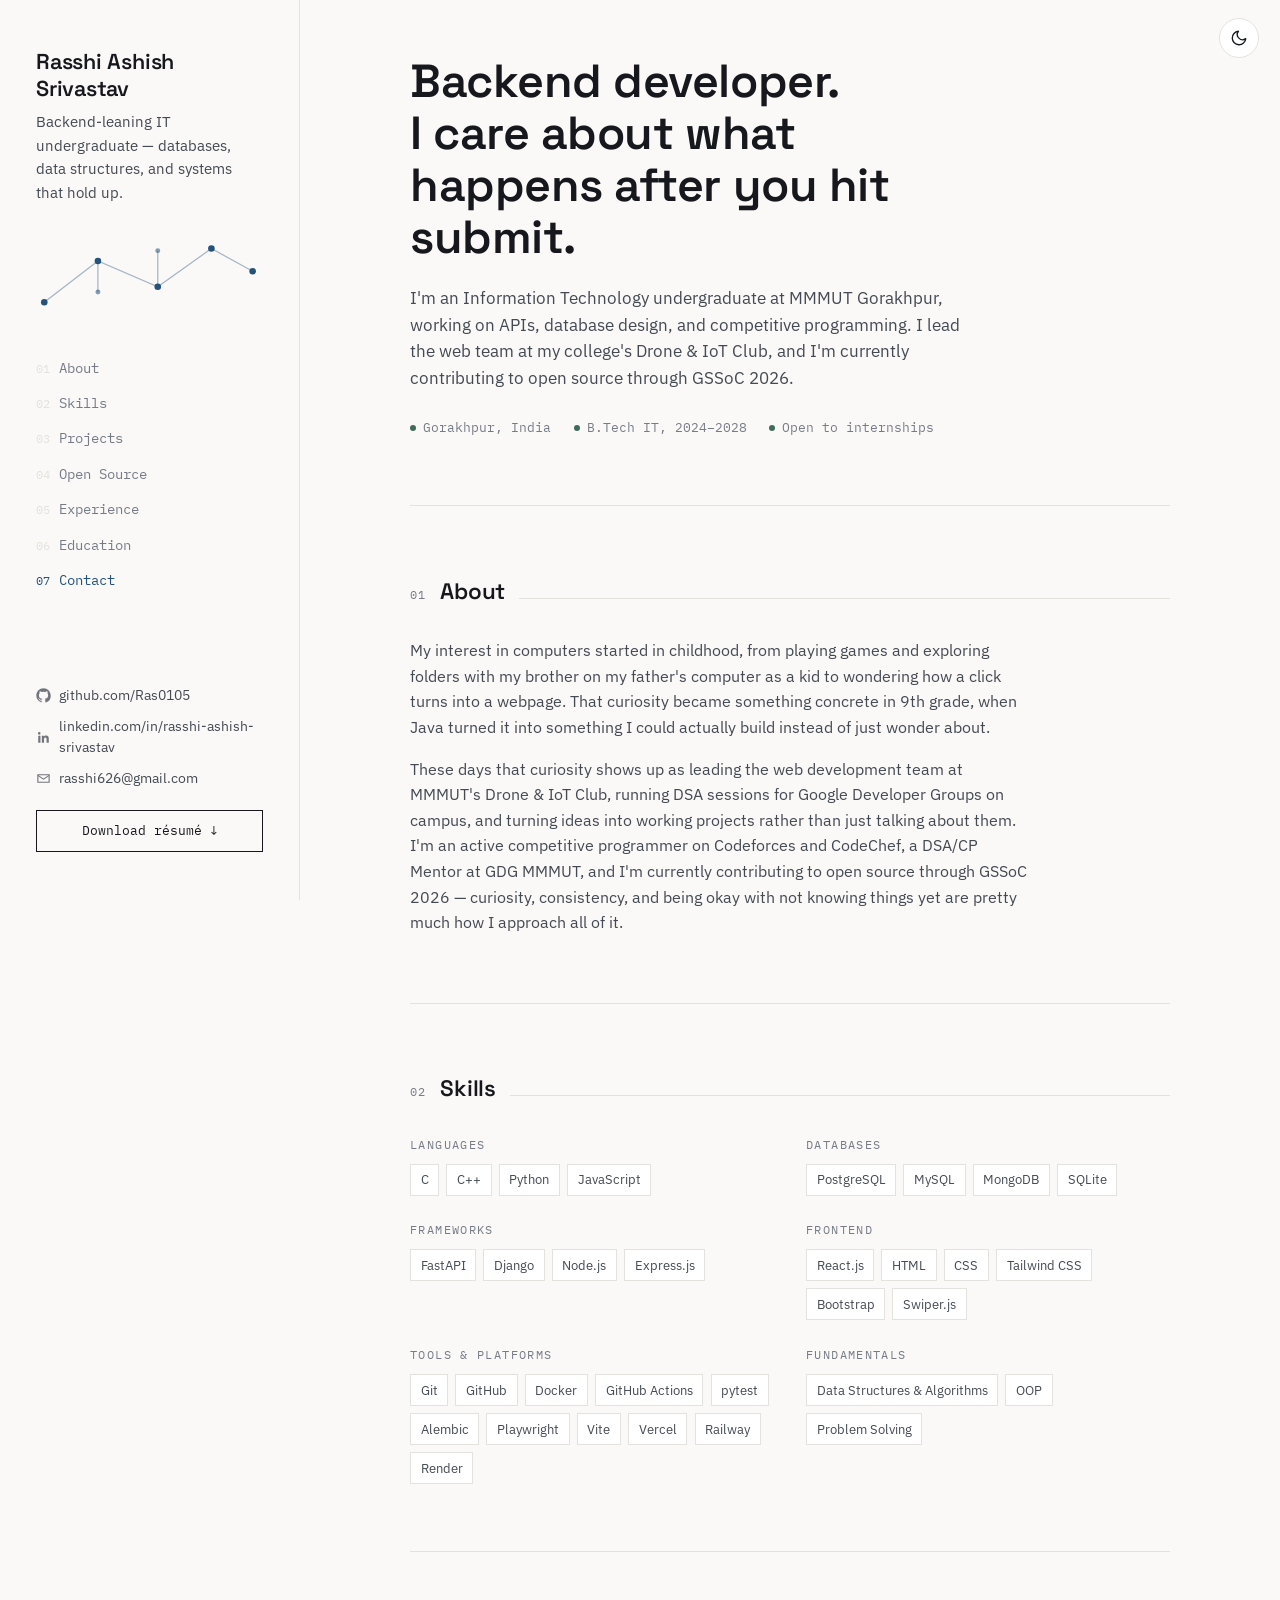
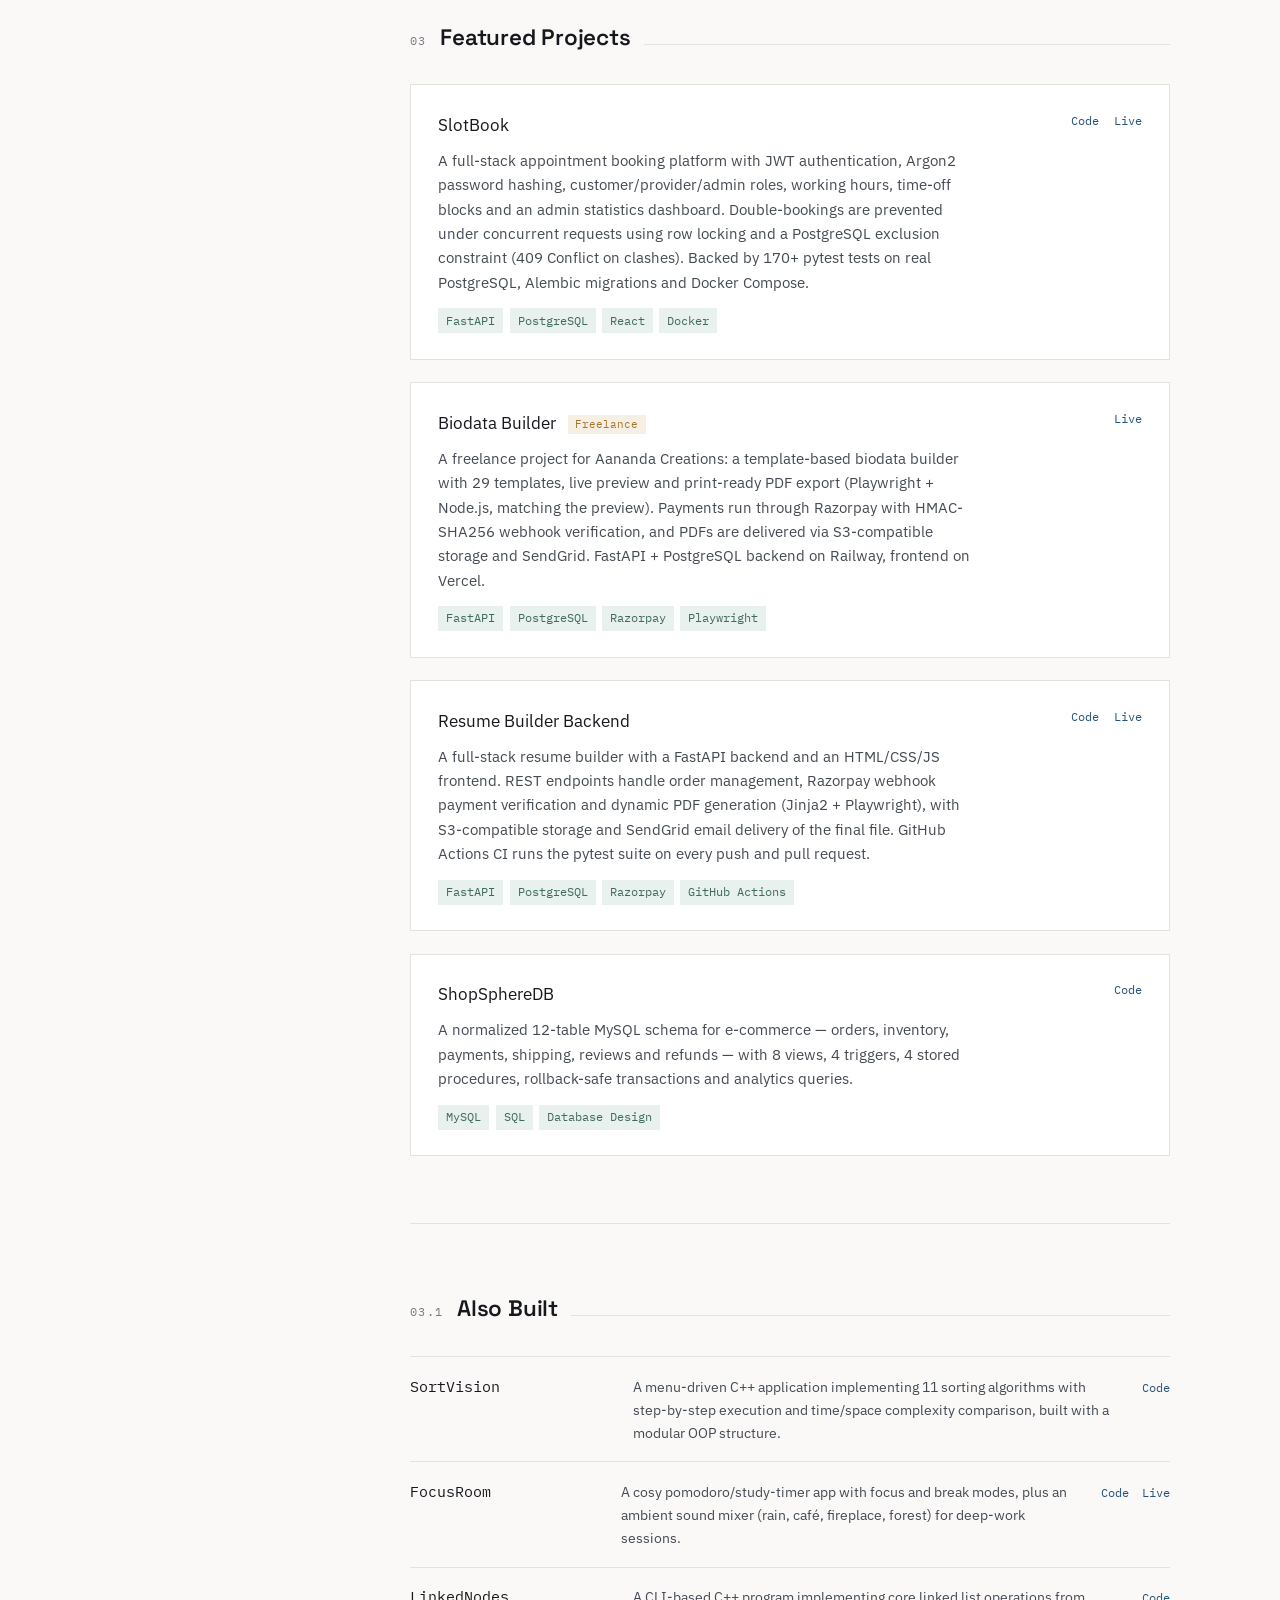
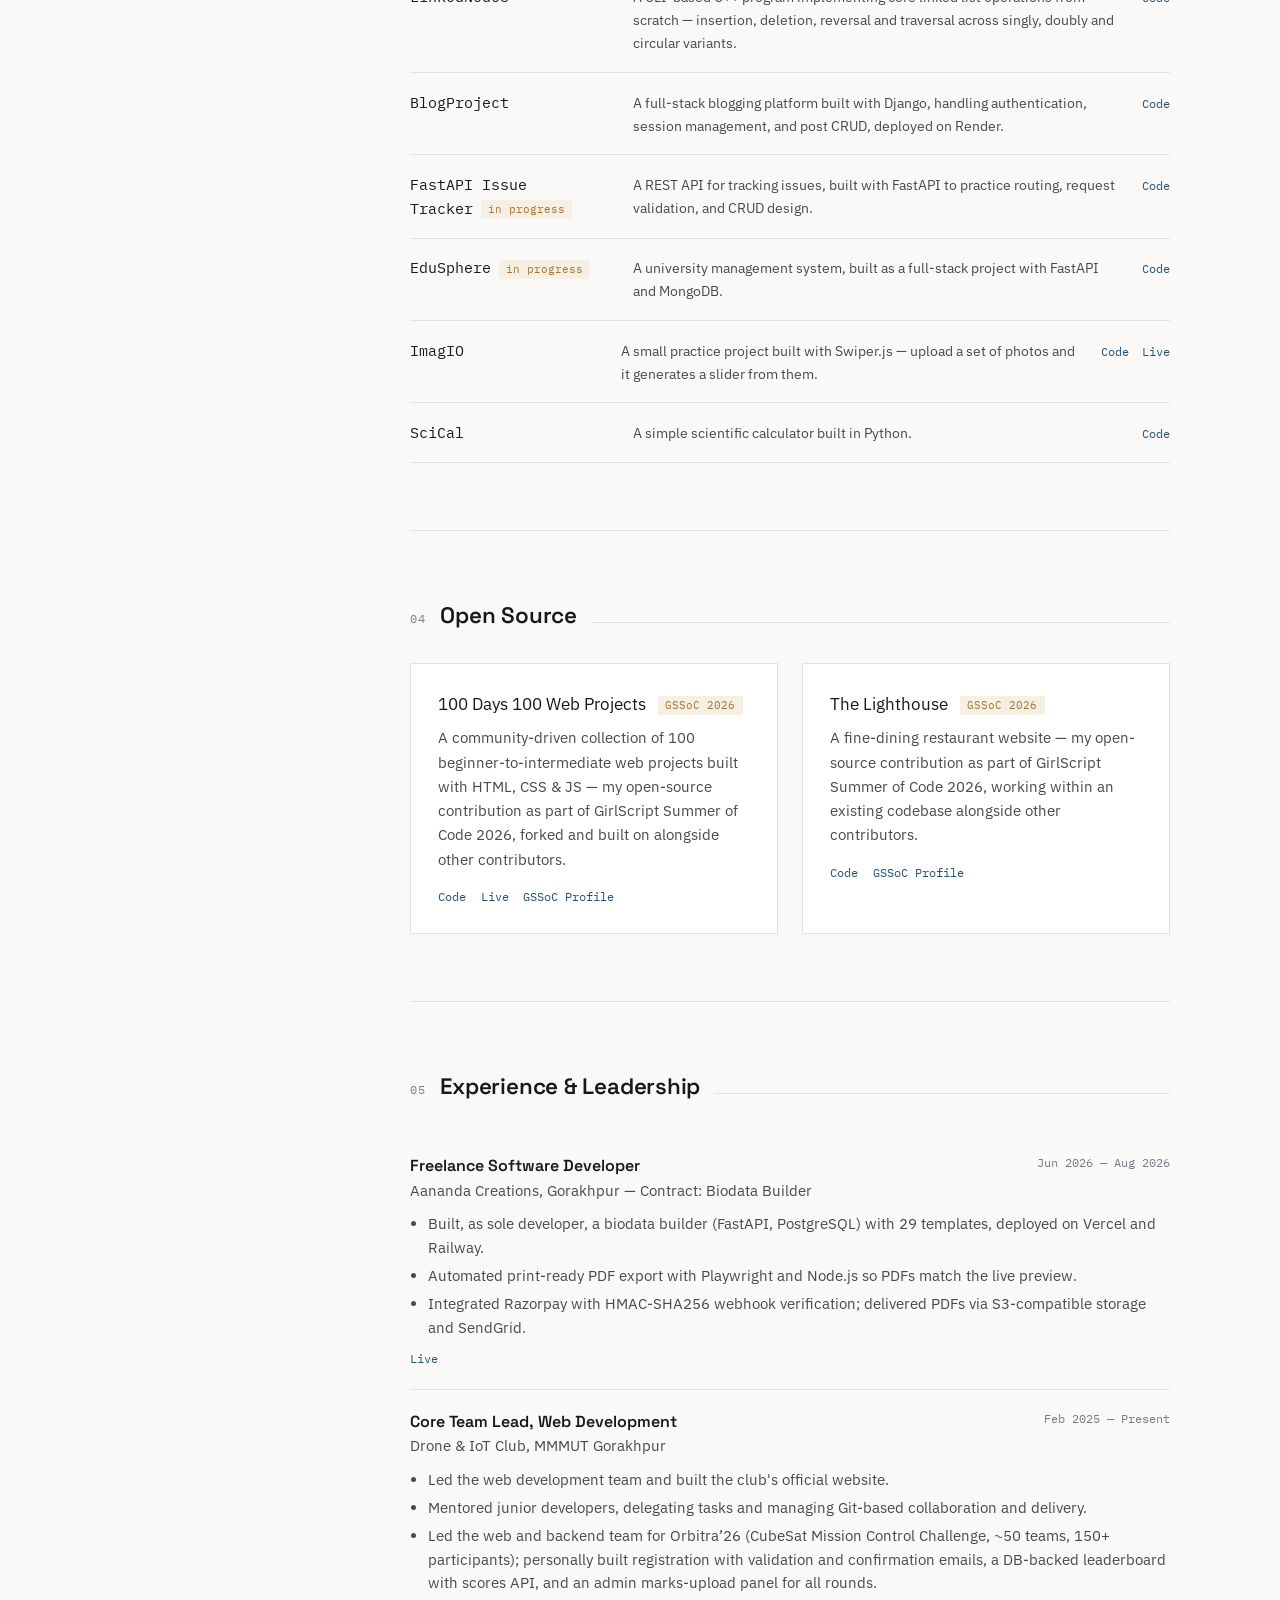
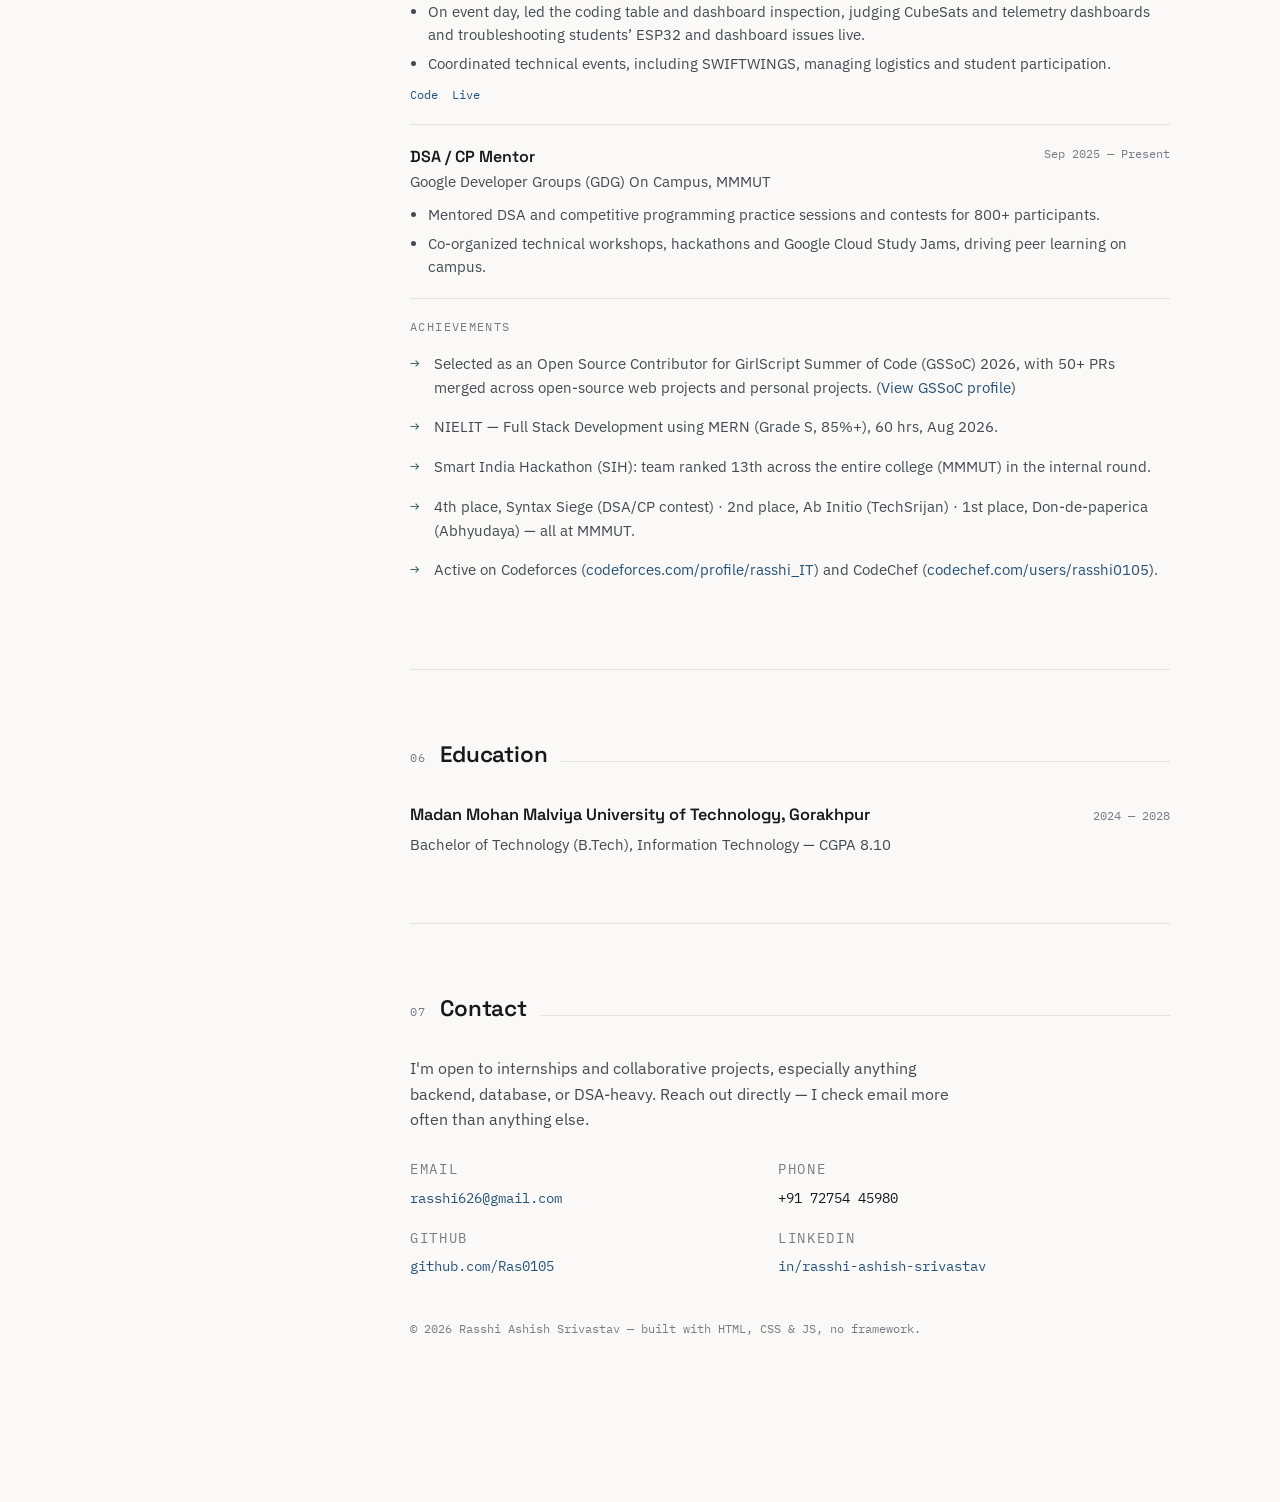
==== commit dd695ca7: "updates" ====
--- a/index.html
+++ b/index.html
@@ -370,6 +370,11 @@
   </main>
 </div>
 
+<button class="to-top" id="toTop" type="button" aria-label="Back to top" title="Back to top">
+  <svg class="ring" viewBox="0 0 44 44" aria-hidden="true"><circle cx="22" cy="22" r="20"/></svg>
+  <svg class="arrow" viewBox="0 0 24 24" fill="none" stroke="currentColor" stroke-width="1.8" stroke-linecap="round" stroke-linejoin="round" aria-hidden="true"><path d="M12 19V5"/><path d="m5 12 7-7 7 7"/></svg>
+</button>
+
 <script src="script.js"></script>
 
 </body>
--- a/style.css
+++ b/style.css
@@ -109,6 +109,55 @@
   .theme-toggle .icon-sun{ display: none; }
   :root[data-theme="dark"] .theme-toggle .icon-sun{ display: block; }
   :root[data-theme="dark"] .theme-toggle .icon-moon{ display: none; }
+
+
+  /* ---------- Back to top ---------- */
+  .to-top{
+    position: fixed;
+    right: 1.6rem;
+    bottom: 1.6rem;
+    z-index: 50;
+    width: 46px;
+    height: 46px;
+    padding: 0;
+    display: inline-flex;
+    align-items: center;
+    justify-content: center;
+    background: var(--surface);
+    color: var(--ink-soft);
+    border: 1px solid var(--line);
+    border-radius: 50%;
+    cursor: pointer;
+    opacity: 0;
+    visibility: hidden;
+    transform: translateY(10px);
+    transition: opacity .3s ease, transform .3s ease, visibility .3s, border-color .18s ease, color .18s ease, background-color .35s ease;
+  }
+  .to-top.show{ opacity: 1; visibility: visible; transform: none; }
+  .to-top:hover{ color: var(--accent); border-color: var(--accent); }
+  .to-top:hover .arrow{ transform: translateY(-2px); }
+  .to-top:focus-visible{ outline: 2px solid var(--accent); outline-offset: 3px; }
+  .to-top .ring{
+    position: absolute;
+    inset: -1px;
+    width: calc(100% + 2px);
+    height: calc(100% + 2px);
+    transform: rotate(-90deg);
+    pointer-events: none;
+  }
+  .to-top .ring circle{
+    fill: none;
+    stroke: var(--accent);
+    stroke-width: 2;
+    stroke-linecap: round;
+    stroke-dasharray: 125.66;
+    stroke-dashoffset: 125.66;
+  }
+  .to-top .arrow{ width: 16px; height: 16px; transition: transform .2s ease; }
+
+  @media (max-width: 900px){
+    .to-top{ right: 1rem; bottom: 1rem; width: 42px; height: 42px; }
+  }
 
   /* ---------- Layout shell ---------- */
   .shell{
@@ -424,6 +473,7 @@
   }
 
   @media (prefers-reduced-motion: reduce){
+    .to-top, .to-top .arrow{ transition:none; }
     section{ transition:none; opacity:1; transform:none; }
     html{ scroll-behavior:auto; }
   }
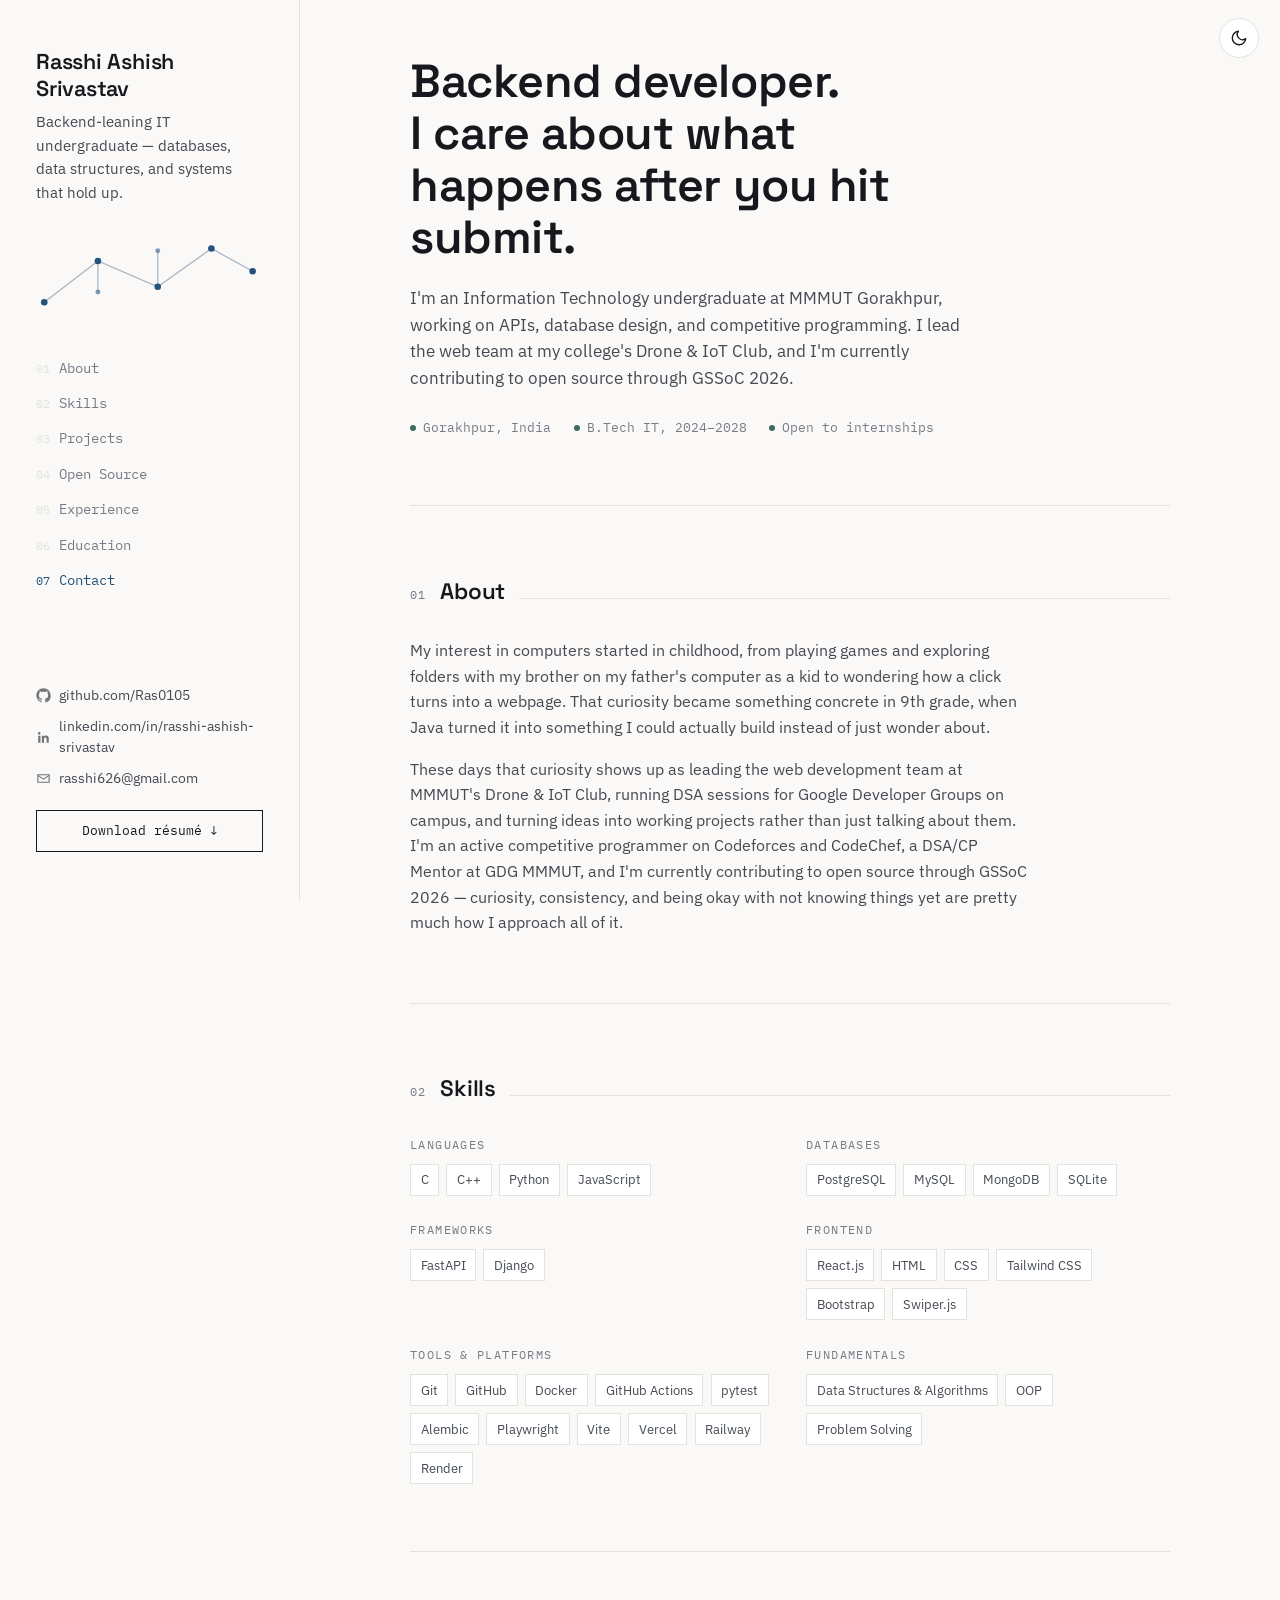
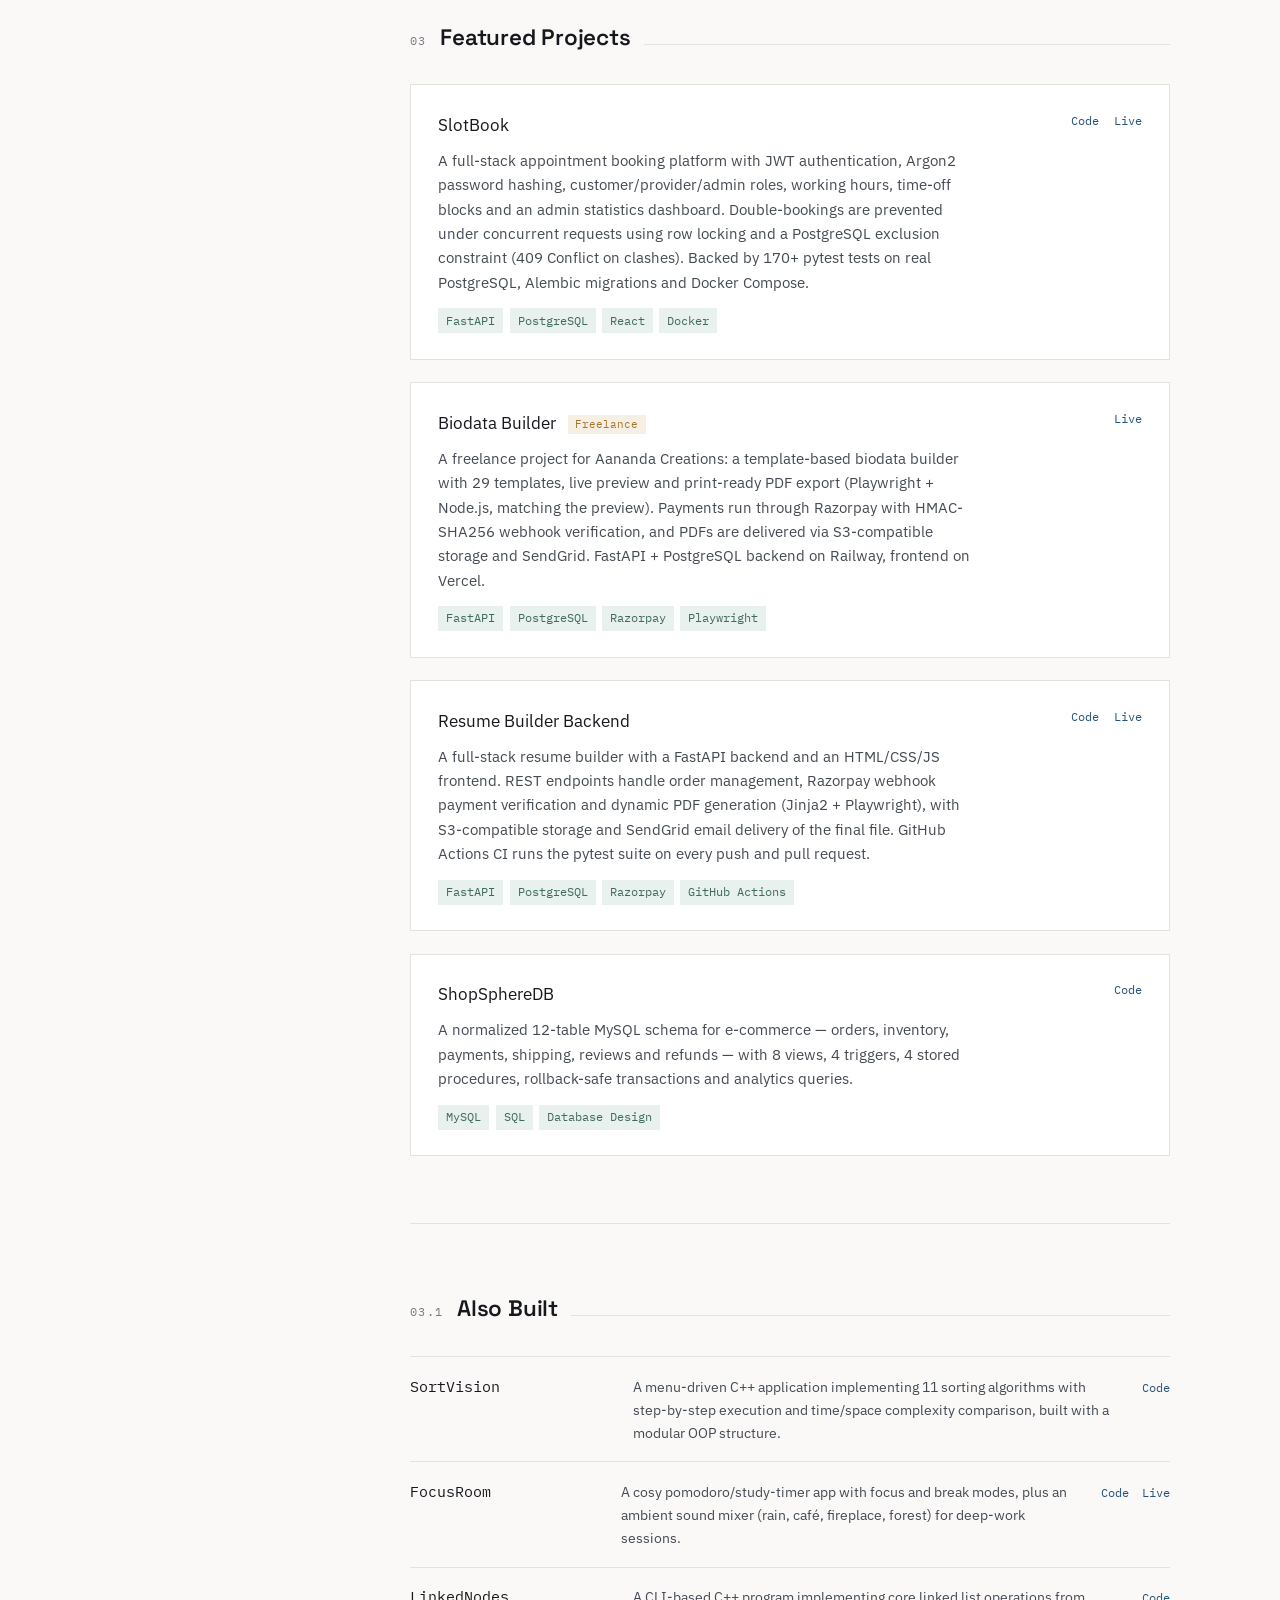
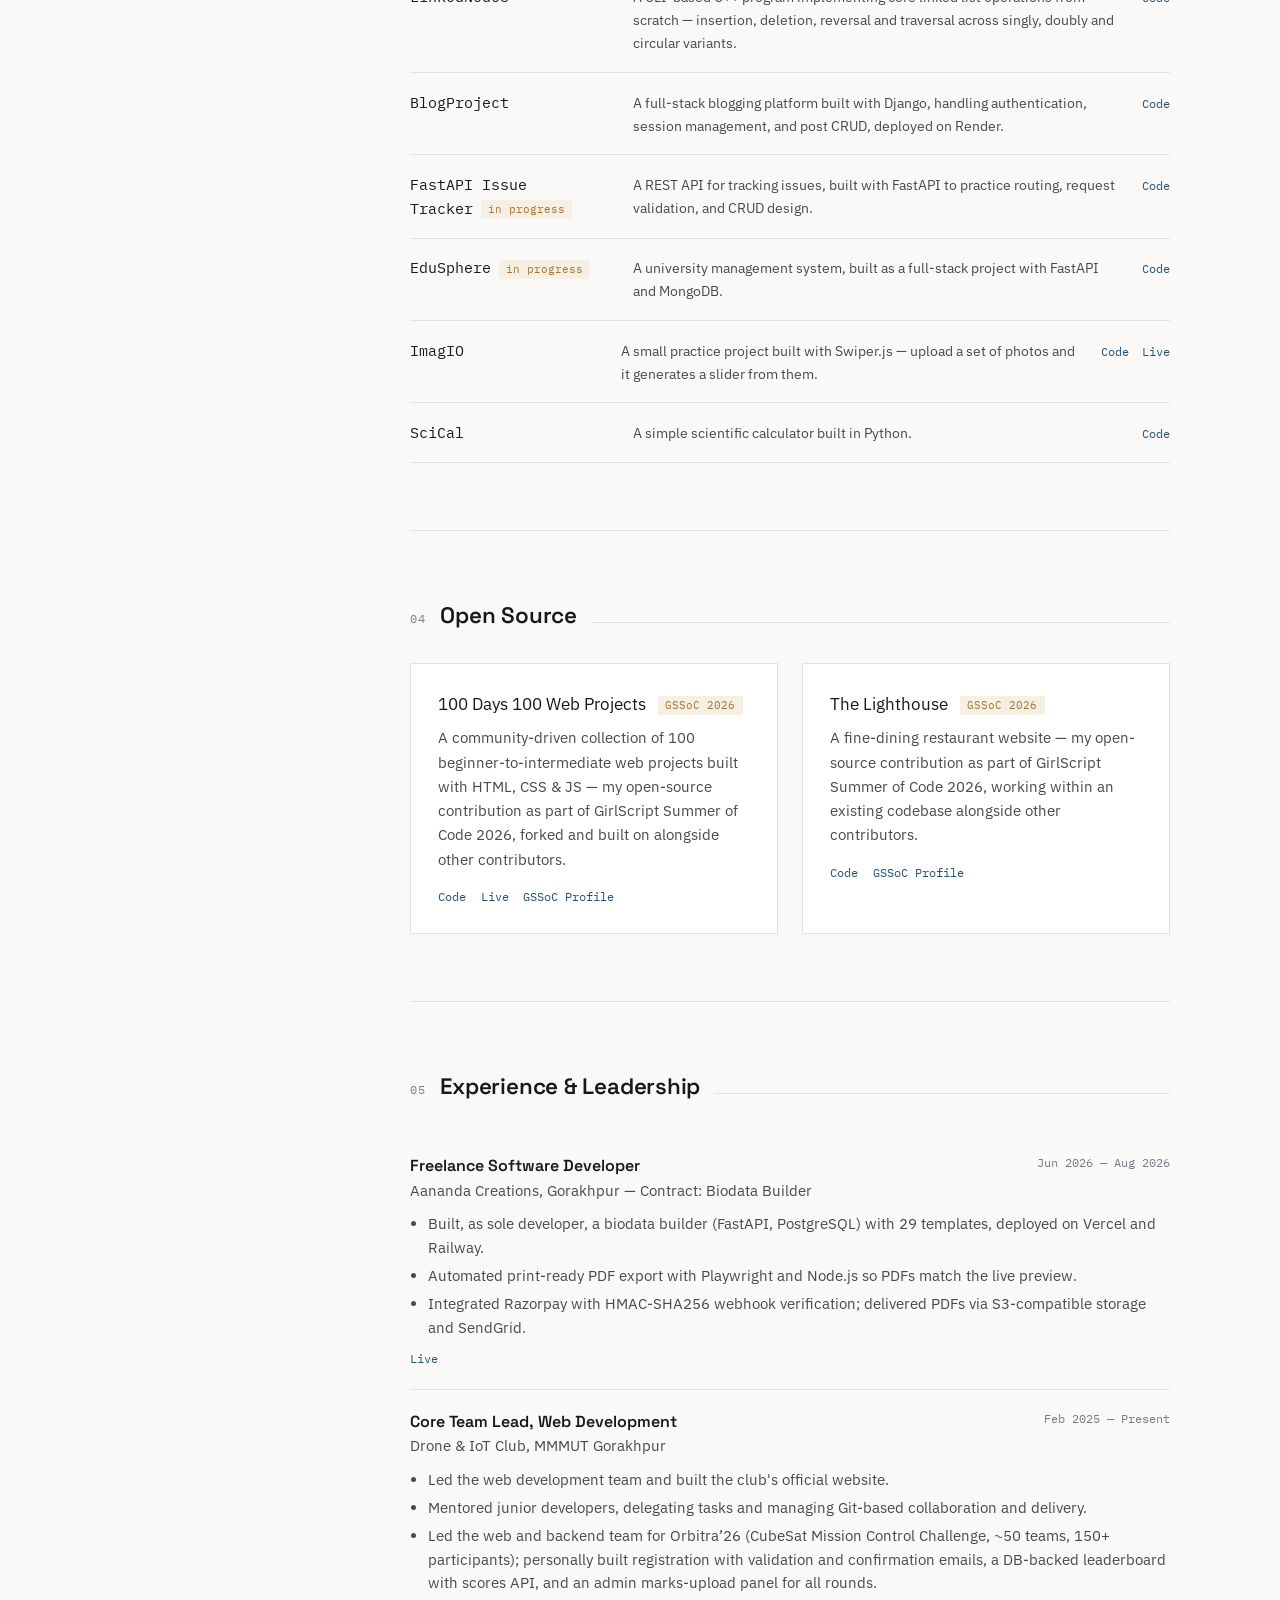
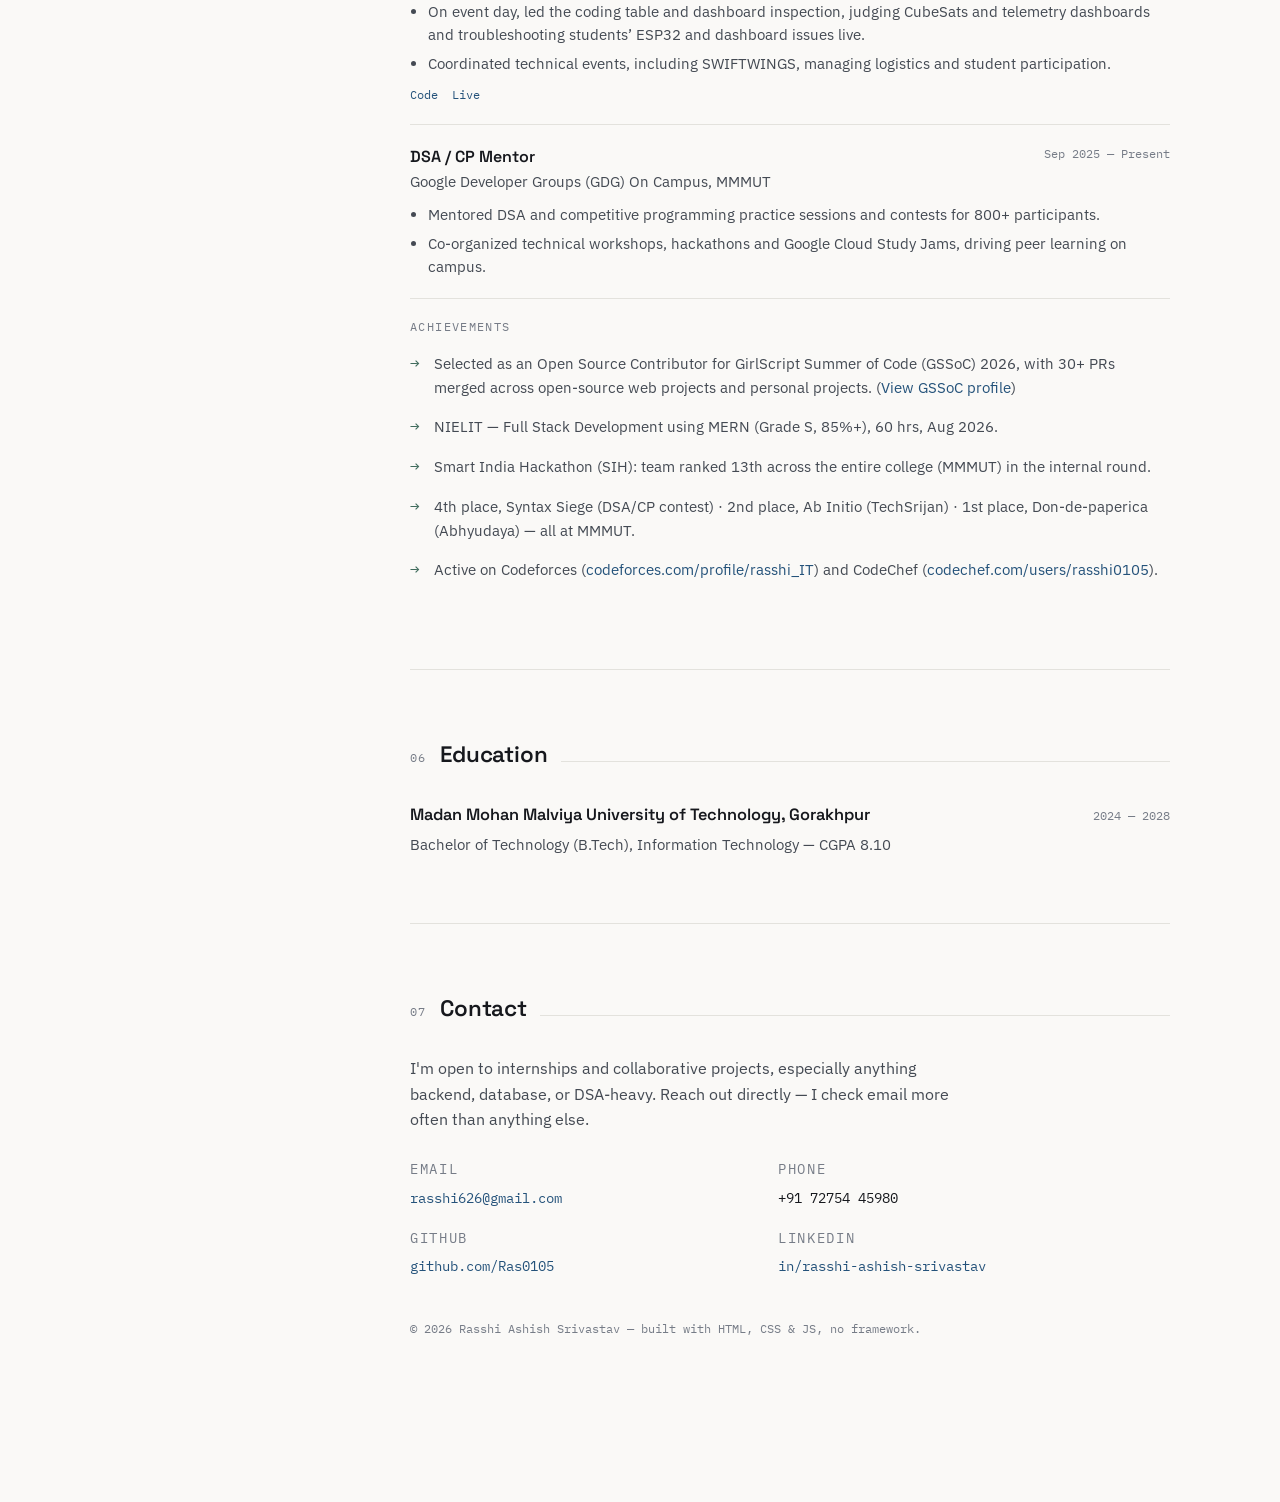
==== commit a0d8b0d5: "updates" ====
--- a/index.html
+++ b/index.html
@@ -119,7 +119,7 @@
           </div>
           <div class="skill-group">
             <span class="label">Frameworks</span>
-            <div class="skill-tags"><span>FastAPI</span><span>Django</span><span>Node.js</span><span>Express.js</span></div>
+            <div class="skill-tags"><span>FastAPI</span><span>Django</span></div>
           </div>
           <div class="skill-group">
             <span class="label">Frontend</span>
@@ -331,7 +331,7 @@
         <div class="xp-item">
           <div class="label" style="margin-bottom:0.9rem;">Achievements</div>
           <div class="ach-list">
-            <div class="ach-item"><span class="marker">→</span><p>Selected as an Open Source Contributor for GirlScript Summer of Code (GSSoC) 2026, with 50+ PRs merged across open-source web projects and personal projects. (<a href="https://gssoc.girlscript.org/profile/cae46712-7b66-440e-9ef8-d6d5fac77280" target="_blank" rel="noopener" style="color:var(--accent)">View GSSoC profile</a>)</p></div>
+            <div class="ach-item"><span class="marker">→</span><p>Selected as an Open Source Contributor for GirlScript Summer of Code (GSSoC) 2026, with 30+ PRs merged across open-source web projects and personal projects. (<a href="https://gssoc.girlscript.org/profile/cae46712-7b66-440e-9ef8-d6d5fac77280" target="_blank" rel="noopener" style="color:var(--accent)">View GSSoC profile</a>)</p></div>
             <div class="ach-item"><span class="marker">→</span><p>NIELIT — Full Stack Development using MERN (Grade S, 85%+), 60 hrs, Aug 2026.</p></div>
             <div class="ach-item"><span class="marker">→</span><p>Smart India Hackathon (SIH): team ranked 13th across the entire college (MMMUT) in the internal round.</p></div>
             <div class="ach-item"><span class="marker">→</span><p>4th place, Syntax Siege (DSA/CP contest) · 2nd place, Ab Initio (TechSrijan) · 1st place, Don-de-paperica (Abhyudaya) — all at MMMUT.</p></div>
